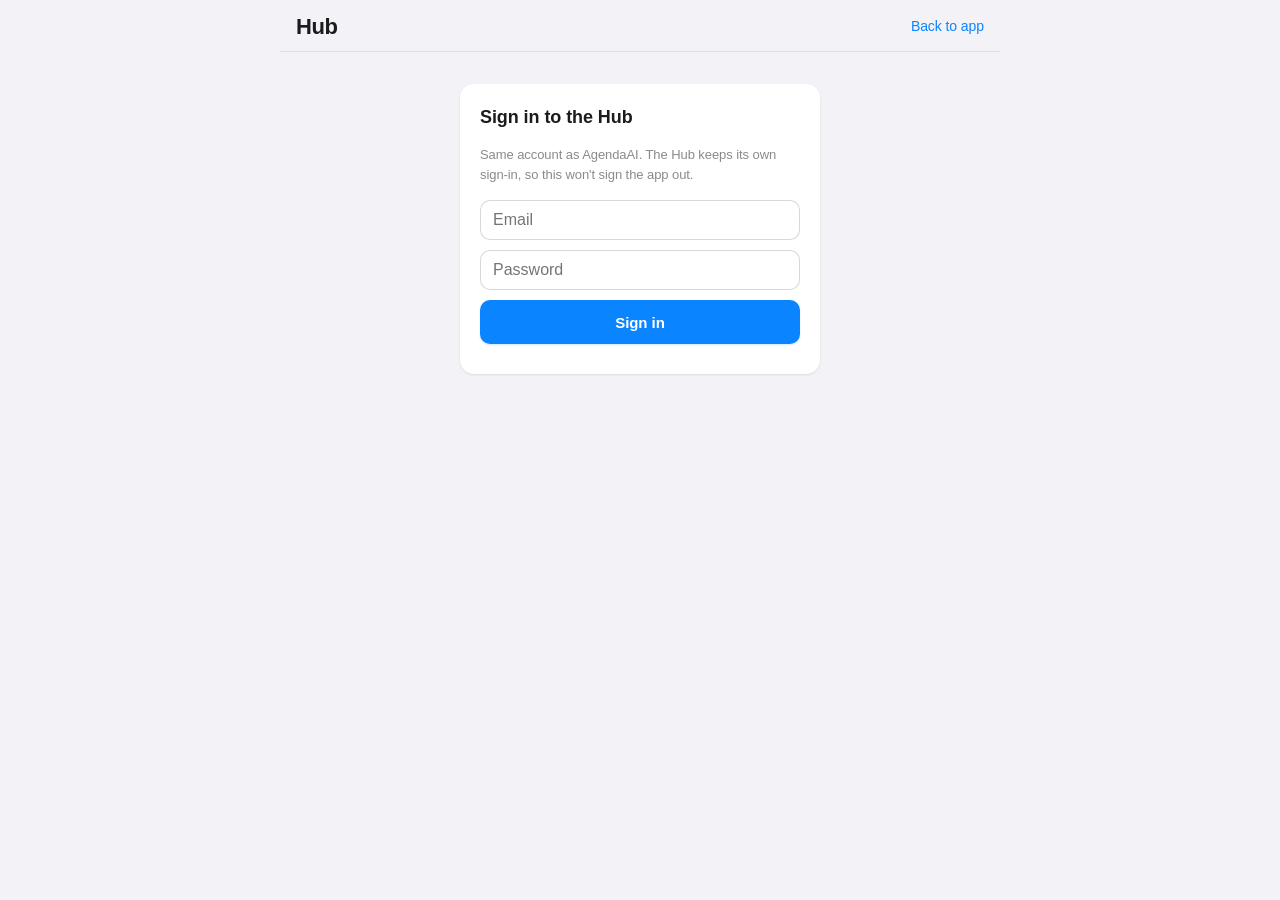
==== hub.html @ 2dd4c1a8 "hub page: attach files (syllabi, schedules) for the scheduler and planner Co-Authored-By: Claude Opu" ====
<!DOCTYPE html>
<html lang="en">
<head>
<meta charset="UTF-8">
<meta name="viewport" content="width=device-width,initial-scale=1,viewport-fit=cover">
<meta name="apple-mobile-web-app-capable" content="yes">
<meta name="mobile-web-app-capable" content="yes">
<meta name="apple-mobile-web-app-status-bar-style" content="default">
<meta name="apple-mobile-web-app-title" content="Hub">
<meta name="theme-color" content="#f2f2f7">
<link rel="manifest" href="hub.webmanifest">
<link rel="apple-touch-icon" href="icons/icon-192.png">
<title>Hub · AgendaAI</title>
<link rel="stylesheet" href="./styles.css">
<style>
  html, body { height: 100%; overflow: hidden; }
  body { height: 100vh; height: 100dvh; min-height: 0; }

  .hub {
    display: flex; flex-direction: column;
    height: 100%; width: 100%; max-width: 720px; margin: 0 auto;
    background: var(--bg);
  }

  /* ---- Header ---- */
  .hub-head {
    padding: calc(env(safe-area-inset-top, 0px) + 10px) 16px 8px;
    border-bottom: 1px solid var(--border);
    display: flex; align-items: center; justify-content: space-between; gap: 12px;
  }
  .hub-head h1 { margin: 0; font-size: 22px; font-weight: 800; letter-spacing: -0.02em; color: var(--text); }
  .hub-head-links { display: flex; gap: 14px; align-items: center; font-size: 14px; }
  .hub-head-links a, .hub-link {
    color: var(--accent); text-decoration: none; font-weight: 500;
    background: none; border: none; padding: 6px 0; cursor: pointer; font-size: 14px;
  }
  .hub-head-links a:hover, .hub-link:hover { text-decoration: underline; }

  /* ---- Quick buttons ---- */
  .hub-quick {
    display: flex; gap: 8px; padding: 8px 16px; overflow-x: auto;
    border-bottom: 1px solid var(--border); scrollbar-width: none;
  }
  .hub-quick::-webkit-scrollbar { display: none; }
  .hub-quick .btn { min-height: 34px; padding: 6px 14px; font-size: 14px; flex: 0 0 auto; background: var(--card); border: 1px solid var(--border); }

  /* ---- Message list ---- */
  .hub-list-wrap { position: relative; flex: 1; min-height: 0; }
  .hub-list {
    height: 100%; overflow-y: auto; padding: 12px 16px 16px;
    -webkit-overflow-scrolling: touch; overscroll-behavior: contain;
  }
  .hub-older { display: flex; justify-content: center; margin: 4px 0 12px; }
  .hub-older .btn { min-height: 32px; padding: 4px 14px; font-size: 13px; }
  .hub-divider {
    display: flex; align-items: center; gap: 10px;
    color: var(--muted); font-size: 11px; font-weight: 600; margin: 14px 0 6px;
  }
  .hub-divider::before, .hub-divider::after { content: ''; flex: 1; border-top: 1px solid var(--border); }
  .hub-empty { color: var(--muted); text-align: center; padding: 48px 16px; font-size: 14px; }

  .hub-day {
    text-align: center; color: var(--muted); font-size: 12px; font-weight: 600;
    margin: 16px 0 8px; letter-spacing: 0.02em;
  }
  .hub-msg { display: flex; flex-direction: column; margin: 6px 0; }
  .hub-msg.me { align-items: flex-end; }
  .hub-msg.them { align-items: flex-start; }
  .hub-bubble {
    max-width: 85%; padding: 9px 13px; border-radius: 18px;
    white-space: pre-wrap; overflow-wrap: anywhere; word-break: break-word;
    font-size: 15px; line-height: 1.4;
  }
  .hub-msg.me .hub-bubble { background: var(--accent); color: #fff; border-bottom-right-radius: 6px; }
  .hub-msg.them .hub-bubble { background: var(--card); color: var(--text); border-bottom-left-radius: 6px; box-shadow: var(--shadow-sm); }
  .hub-bubble a { color: var(--accent); text-decoration: underline; }
  .hub-time { color: var(--muted); font-size: 11px; margin: 3px 6px 0; }

  .hub-status {
    text-align: center; color: var(--muted); font-size: 12px;
    margin: 8px 24px; white-space: pre-wrap; overflow-wrap: anywhere;
  }

  .hub-card {
    max-width: 90%; background: var(--card); border: 1px solid var(--border-strong);
    border-radius: var(--radius); padding: 12px 14px;
  }
  .hub-card-body { white-space: pre-wrap; overflow-wrap: anywhere; font-size: 15px; line-height: 1.4; }
  .hub-card-row { display: flex; gap: 8px; margin-top: 10px; flex-wrap: wrap; }
  .hub-card-row .btn { min-height: 38px; padding: 6px 18px; font-size: 14px; }
  .hub-card-row .btn:disabled { opacity: 0.5; cursor: default; }
  .hub-card-note { color: var(--muted); font-size: 13px; margin-top: 10px; }

  .hub-pill {
    position: absolute; left: 50%; bottom: 12px; transform: translateX(-50%);
    background: var(--accent); color: #fff; border: none; border-radius: 999px;
    padding: 6px 14px; font-size: 13px; font-weight: 600; cursor: pointer;
    box-shadow: var(--shadow-lg);
  }

  /* ---- Notices, working line, composer ---- */
  .hub-notice {
    margin: 6px 16px 0; padding: 8px 12px; border-radius: var(--radius-sm);
    font-size: 13px; background: var(--card); border: 1px solid var(--border); color: var(--muted);
  }
  .hub-notice.setup { color: var(--danger); border-color: var(--danger-dim); }
  .hub-working { padding: 6px 16px 0; font-size: 13px; color: var(--muted); }
  .hub-working.warn { color: var(--danger); }
  .hub-dots::after { content: ''; display: inline-block; width: 1.2em; text-align: left; animation: hub-dots 1.2s steps(4, end) infinite; }
  @keyframes hub-dots {
    0% { content: ''; } 25% { content: '.'; } 50% { content: '..'; } 75%, 100% { content: '...'; }
  }

  .hub-composer {
    padding: 8px 16px calc(env(safe-area-inset-bottom, 0px) + 10px);
    border-top: 1px solid var(--border); margin-top: 6px;
  }
  .hub-compose-row { display: flex; gap: 8px; align-items: flex-end; }
  .hub-compose-row textarea {
    flex: 1; resize: none; border: 1px solid var(--border-strong); border-radius: 18px;
    background: var(--card); color: var(--text); padding: 9px 14px;
    font-size: 16px; line-height: 22px; max-height: calc(22px * 6 + 20px); overflow-y: auto;
    outline: none;
  }
  .hub-compose-row textarea:focus { border-color: var(--accent); }
  .hub-compose-row .btn { min-height: 42px; border-radius: 21px; }
  .hub-compose-row .btn:disabled { opacity: 0.5; cursor: default; }
  .hub-compose-meta { display: flex; justify-content: space-between; gap: 8px; font-size: 12px; margin-top: 4px; min-height: 0; }
  .hub-err { color: var(--danger); overflow-wrap: anywhere; }
  .hub-count { color: var(--muted); margin-left: auto; }
  .hub-count.over { color: var(--danger); }

  /* ---- Attachments ---- */
  .hub-compose-row .hub-attach {
    flex: 0 0 auto; width: 42px; min-width: 42px; padding: 0;
    background: var(--card); border: 1px solid var(--border); color: var(--muted);
  }
  .hub-attach svg { width: 20px; height: 20px; display: block; }
  .hub-chips { display: flex; flex-wrap: wrap; gap: 6px; min-width: 0; max-width: 100%; }
  .hub-composer .hub-chips { margin-bottom: 8px; }
  .hub-msg.me .hub-chips { justify-content: flex-end; max-width: 85%; margin-top: 4px; }
  .hub-chip {
    display: inline-flex; align-items: center; gap: 2px; min-width: 0; max-width: 100%;
    padding: 4px 10px; border-radius: 999px; font-size: 13px; line-height: 18px;
    background: var(--card); border: 1px solid var(--border); color: var(--text);
  }
  .hub-chip-name { overflow: hidden; text-overflow: ellipsis; white-space: nowrap; min-width: 0; }
  .hub-chip-x {
    flex: 0 0 auto; border: none; background: none; color: var(--muted); cursor: pointer;
    font-size: 17px; line-height: 18px; padding: 0 0 0 4px; margin-right: -4px;
  }

  /* ---- Sign-in ---- */
  .hub-signin { flex: 1; overflow-y: auto; padding: 32px 16px; }
  .hub-signin form {
    max-width: 360px; margin: 0 auto; background: var(--card);
    border-radius: var(--radius); padding: 20px; box-shadow: var(--shadow-card);
    display: flex; flex-direction: column; gap: 10px;
  }
  .hub-signin h2 { margin: 0 0 4px; font-size: 18px; }
  .hub-signin p { margin: 0 0 6px; color: var(--muted); font-size: 13px; }
  .hub-signin input {
    border: 1px solid var(--border-strong); border-radius: var(--radius-sm);
    padding: 10px 12px; font-size: 16px; background: var(--card); color: var(--text);
  }
  .hub-signin .btn:disabled { opacity: 0.5; }

  [hidden] { display: none !important; }
</style>
</head>
<body>
<div class="hub">
  <header class="hub-head">
    <h1>Hub</h1>
    <div class="hub-head-links">
      <a href="./index.html">Back to app</a>
      <button type="button" class="hub-link" id="signout" hidden>Sign out of Hub</button>
    </div>
  </header>

  <section class="hub-signin" id="signin-view" hidden>
    <form id="signin-form" novalidate>
      <h2>Sign in to the Hub</h2>
      <p>Same account as AgendaAI. The Hub keeps its own sign-in, so this won't sign the app out.</p>
      <input type="email" id="signin-email" autocomplete="username" placeholder="Email" required>
      <input type="password" id="signin-password" autocomplete="current-password" placeholder="Password" required>
      <button type="submit" class="btn btn-primary" id="signin-btn">Sign in</button>
      <div class="hub-err" id="signin-err"></div>
    </form>
  </section>

  <div id="chat-view" hidden style="display:flex;flex-direction:column;flex:1;min-height:0">
    <nav class="hub-quick" aria-label="Quick messages">
      <button type="button" class="btn" data-cmd="/today">Today</button>
      <button type="button" class="btn" data-cmd="/morning">Morning</button>
      <button type="button" class="btn" data-cmd="/night">Night</button>
      <button type="button" class="btn" data-cmd="/review">Review</button>
      <button type="button" class="btn" data-cmd="/report">Report</button>
      <button type="button" class="btn" data-cmd="/new">New chat</button>
    </nav>

    <div class="hub-list-wrap">
      <div class="hub-list" id="list" aria-live="polite"></div>
      <button type="button" class="hub-pill" id="new-pill" hidden>New messages ↓</button>
    </div>

    <div class="hub-notice setup" id="setup-notice" hidden>The Hub isn't set up yet: run sql/hub_messages.sql in Supabase.</div>
    <div class="hub-notice" id="retry-notice" hidden>Can't reach the Hub right now. Retrying…</div>
    <div class="hub-working" id="working" hidden></div>

    <form class="hub-composer" id="composer" novalidate>
      <div class="hub-chips" id="attach-chips" hidden></div>
      <div class="hub-compose-row">
        <button type="button" class="btn hub-attach" id="attach" aria-label="Attach a file"><svg viewBox="0 0 24 24" fill="none" stroke="currentColor" stroke-width="2" stroke-linecap="round" stroke-linejoin="round" aria-hidden="true"><path d="M21.44 11.05l-9.19 9.19a6 6 0 0 1-8.49-8.49l9.19-9.19a4 4 0 0 1 5.66 5.66l-9.2 9.19a2 2 0 0 1-2.83-2.83l8.49-8.48"/></svg></button>
        <input type="file" id="attach-input" multiple accept=".pdf,.png,.jpg,.jpeg,.webp,.gif,.txt,.md,.csv,.docx" hidden>
        <textarea id="input" rows="1" maxlength="4000" placeholder="Message your assistant" aria-label="Message"></textarea>
        <button type="submit" class="btn btn-primary" id="send">Send</button>
      </div>
      <div class="hub-compose-meta">
        <span class="hub-err" id="send-err"></span>
        <span class="hub-count" id="count" hidden></span>
      </div>
    </form>
  </div>
</div>

<script>
'use strict';

// ---- Supabase config (copied from index.html) ----
const SUPABASE_URL = "https://jmvetxcxvabrzoppoxwm.supabase.co";
const SUPABASE_ANON_KEY = "eyJhbGciOiJIUzI1NiIsInR5cCI6IkpXVCJ9.eyJpc3MiOiJzdXBhYmFzZSIsInJlZiI6ImptdmV0eGN4dmFicnpvcHBveHdtIiwicm9sZSI6ImFub24iLCJpYXQiOjE3ODE2NjQ5NDgsImV4cCI6MjA5NzI0MDk0OH0.R1ll_ccsBp4t4D3lDm7ZFJJAlKVekPaw907wUQm7bZw";

// The Hub's own session. Supabase rotates refresh tokens on every use, so
// sharing the app's session key would sign the app out. Never touch it.
const HUB_SESSION_KEY = 'agendaai_hub_session';   // { access_token, refresh_token, user_id, email }

// `files` is dropped for the page's life if this Supabase doesn't have the column yet.
let SELECT = 'select=id,created_at,role,body,buttons,ref_id,status,files';
const PAGE = 100;
const POLL_LIMIT = 30;
const MAX_LEN = 4000;
const COUNT_FROM = 3500;
const STALE_MS = 45000;
const SILENT_MS = 5 * 60 * 1000;   // "Working…" with no new rows this long -> 'silent'
const FAST_MS = 1000;   // while a reply is coming (Oct 30: was 2500; faster replies)
const SLOW_MS = 10000;
const CONVO_GAP_MS = 45 * 60 * 1000;   // the PC ends a conversation after this much quiet
const AWAY_MS = 5 * 60 * 1000;         // hidden this long -> back to the bottom on return
const MAX_FILES = 3;
const MAX_FILE_BYTES = 10 * 1024 * 1024;   // the hub-files bucket's per-file limit
const FILE_EXTS = ['pdf', 'png', 'jpg', 'jpeg', 'webp', 'gif', 'txt', 'md', 'csv', 'docx'];

const COMMAND_LABELS = {
  '/today': 'Today',
  '/morning': 'Morning check-in',
  '/night': 'Night check-in',
  '/review': 'Sunday review',
  '/report': 'Report',
  '/new': 'New chat'
};

function escapeHtml(s) {
  return String(s).replace(/[&<>"']/g, c => (
    { '&': '&amp;', '<': '&lt;', '>': '&gt;', '"': '&quot;', "'": '&#39;' }[c]
  ));
}

// ---- Session (Hub key only) ----

function getHubSession() {
  try {
    const raw = localStorage.getItem(HUB_SESSION_KEY);
    return raw ? JSON.parse(raw) : null;
  } catch { return null; }
}
function setHubSession(s) {
  try { localStorage.setItem(HUB_SESSION_KEY, JSON.stringify(s)); } catch {}
}
function clearHubSession() {
  try { localStorage.removeItem(HUB_SESSION_KEY); } catch {}
}

// ---- Auth (same requests as supaSignIn / supaRefreshToken) ----

async function hubSignIn(email, password) {
  const r = await fetch(`${SUPABASE_URL}/auth/v1/token?grant_type=password`, {
    method: 'POST',
    headers: { apikey: SUPABASE_ANON_KEY, 'Content-Type': 'application/json' },
    body: JSON.stringify({ email, password })
  });
  const data = await r.json().catch(() => ({}));
  if (!r.ok) throw new Error(data.error_description || data.msg || data.error || `Sign-in failed (${r.status})`);
  setHubSession({
    access_token: data.access_token,
    refresh_token: data.refresh_token,
    user_id: data.user.id,
    email: data.user.email
  });
}

// Shared so two requests that hit 401 together don't both spend the
// (single-use) refresh token.
let refreshInFlight = null;
function hubRefreshToken() {
  if (!refreshInFlight) {
    refreshInFlight = (async () => {
      const session = getHubSession();
      if (!session || !session.refresh_token) return false;
      try {
        const r = await fetch(`${SUPABASE_URL}/auth/v1/token?grant_type=refresh_token`, {
          method: 'POST',
          headers: { apikey: SUPABASE_ANON_KEY, 'Content-Type': 'application/json' },
          body: JSON.stringify({ refresh_token: session.refresh_token })
        });
        if (!r.ok) return false;
        const data = await r.json();
        if (!data.access_token) return false;
        setHubSession({
          access_token: data.access_token,
          refresh_token: data.refresh_token || session.refresh_token,
          user_id: session.user_id,
          email: session.email
        });
        return true;
      } catch { return false; }
    })().finally(() => { refreshInFlight = null; });
  }
  return refreshInFlight;
}

class HubError extends Error {
  constructor(message, status, code) { super(message); this.status = status; this.code = code; }
}
function isMissingTable(e) {
  return e && (e.status === 404 || e.code === 'PGRST205');
}

// Like supaFetch: apikey + bearer, one 401 -> refresh -> retry. A failed
// refresh clears only the Hub session and shows the sign-in form.
async function hubFetch(path, opts = {}) {
  const session = getHubSession();
  if (!session) { showSignIn(); throw new HubError('Not signed in', 401); }

  const buildOpts = (token) => ({
    ...opts,
    headers: {
      apikey: SUPABASE_ANON_KEY,
      Authorization: `Bearer ${token}`,
      'Content-Type': 'application/json',
      ...(opts.headers || {})
    }
  });

  let r = await fetch(`${SUPABASE_URL}/rest/v1${path}`, buildOpts(session.access_token));
  if (r.status === 401) {
    const refreshed = await hubRefreshToken();
    if (!refreshed) {
      clearHubSession();
      showSignIn('Your Hub sign-in expired. Please sign in again.');
      throw new HubError('Session expired', 401);
    }
    r = await fetch(`${SUPABASE_URL}/rest/v1${path}`, buildOpts(getHubSession().access_token));
  }
  if (!r.ok) {
    const txt = await r.text().catch(() => '');
    let code, msg;
    try { const j = JSON.parse(txt); code = j.code; msg = j.message; } catch {}
    throw new HubError(msg || `Request failed (${r.status})`, r.status, code);
  }
  return r;
}

// GETs hub_messages with SELECT. An older table without `files` answers
// 42703 naming it: drop the column for the rest of the page's life and retry once.
async function getRows(query) {
  const get = async () => (await hubFetch(`/hub_messages?${SELECT}${query}`, { method: 'GET' })).json();
  try {
    return await get();
  } catch (e) {
    if (e && e.code === '42703' && /files/.test(e.message || '') && SELECT.endsWith(',files')) {
      SELECT = SELECT.slice(0, -',files'.length);
      return await get();
    }
    throw e;
  }
}

// ---- State ----

const rowsById = new Map();      // id -> row
let hasOlder = false;
let loadingOlder = false;
const cardState = new Map();     // approval id -> 'sending' | 'sent'
let lastSig = '';
let lastMaxId = 0;
let showEarlier = false;         // "Show earlier messages" tapped; until reload or New chat
let floorId = 0;                 // on open, rows up to this id belong to an old conversation
let opening = true;              // the next successful load is the page opening
let bottomNext = false;          // the next render scrolls to the bottom
let hiddenAt = 0;

// ---- DOM ----

const $ = id => document.getElementById(id);
const listEl = $('list');
const pillEl = $('new-pill');
const inputEl = $('input');
const sendBtn = $('send');
const sendErrEl = $('send-err');
const countEl = $('count');
const workingEl = $('working');

function showSignIn(message) {
  stopPolling();
  rowsById.clear(); cardState.clear(); hasOlder = false; lastSig = ''; lastMaxId = 0;
  showEarlier = false; floorId = 0; opening = true;
  listEl.innerHTML = '';
  $('chat-view').hidden = true;
  $('signout').hidden = true;
  $('signin-view').hidden = false;
  $('signin-err').textContent = message || '';
  $('signin-btn').disabled = false;
}

function showChat() {
  $('signin-view').hidden = true;
  $('chat-view').hidden = false;
  $('signout').hidden = false;
}

// ---- Formatting ----

function sortedRows() {
  return [...rowsById.values()].sort((a, b) => a.id - b.id);
}

function fmtTime(d) {
  return d.toLocaleTimeString('en-US', { hour: 'numeric', minute: '2-digit' });
}
function dayKey(d) {
  return `${d.getFullYear()}-${d.getMonth()}-${d.getDate()}`;
}
function fmtDay(d) {
  const today = new Date();
  const yest = new Date(); yest.setDate(today.getDate() - 1);
  if (dayKey(d) === dayKey(today)) return 'Today';
  if (dayKey(d) === dayKey(yest)) return 'Yesterday';
  const opts = { weekday: 'long', month: 'short', day: 'numeric' };
  if (d.getFullYear() !== today.getFullYear()) opts.year = 'numeric';
  return d.toLocaleDateString('en-US', opts);
}

// Assistant formatting. Input is escaped FIRST; after that the only markup
// added is <strong> for **text** and <a> for https:// URLs. Bold runs before
// links so the ** pass can never land inside an href attribute; the URL pass
// stops at '<' so it can never swallow a <strong> tag.
function formatAssistant(body) {
  let html = escapeHtml(body);
  html = html.replace(/\*\*([^*\n]+?)\*\*/g, '<strong>$1</strong>');
  // A URL ends at whitespace, '<', or an escaped < > " ' entity.
  html = html.replace(/https:\/\/(?:(?!&lt;|&gt;|&quot;|&#39;)[^\s<])+/g, (m) => {
    // Leave trailing punctuation out of the link (but not the ';' of '&amp;').
    let url = m, tail = '';
    while (/[.,!?:;)\]]$/.test(url) && !/&amp;$/.test(url)) {
      tail = url.slice(-1) + tail;
      url = url.slice(0, -1);
    }
    if (url.length <= 'https://'.length) return m;
    return `<a href="${url}" target="_blank" rel="noopener noreferrer">${url}</a>${tail}`;
  });
  return html;
}

function cardIsSent(row) {
  if (cardState.has(row.id)) return true;
  for (const r of rowsById.values()) if (r.role === 'button' && r.ref_id === row.id) return true;
  return false;
}

function renderApproval(row) {
  let actions;
  const groups = Array.isArray(row.buttons) ? row.buttons.filter(Array.isArray) : null;
  if (!groups || !groups.length) {
    actions = '<div class="hub-card-note">Decided</div>';
  } else {
    const state = cardState.get(row.id) || (cardIsSent(row) ? 'sent' : null);
    const disabled = state ? ' disabled' : '';
    actions = groups.map((group, gi) => {
      const btns = group.map((btn, bi) => {
        if (!Array.isArray(btn) || btn.length < 2) return '';
        const label = String(btn[0]);
        const primary = /^approve$/i.test(label.trim()) ? ' btn-primary' : '';
        return `<button type="button" class="btn${primary}" data-card="${Number(row.id)}" data-g="${gi}" data-b="${bi}"${disabled}>${escapeHtml(label)}</button>`;
      }).join('');
      return `<div class="hub-card-row">${btns}</div>`;
    }).join('');
    if (state === 'sending') actions += '<div class="hub-card-note">Sending…</div>';
    else if (state === 'sent') actions += '<div class="hub-card-note">Sent. Waiting for your PC…</div>';
  }
  return `<div class="hub-card"><div class="hub-card-body">${escapeHtml(row.body || '')}</div>${actions}</div>`;
}

function renderRow(row) {
  const d = new Date(row.created_at);
  const time = isNaN(d) ? '' : `<div class="hub-time">${escapeHtml(fmtTime(d))}</div>`;
  const body = row.body == null ? '' : String(row.body);
  switch (row.role) {
    case 'user': {
      const label = COMMAND_LABELS[body.trim()];
      const files = Array.isArray(row.files) ? row.files.filter(f => f && typeof f === 'object') : [];
      if (files.length) {
        const names = files.map(f => String(f.name == null ? '' : f.name));
        const chips = `<div class="hub-chips">${names.map(n => `<span class="hub-chip"><span class="hub-chip-name">File: ${escapeHtml(n)}</span></span>`).join('')}</div>`;
        // The auto "Sent a.pdf, b.png" body shows as just the chips.
        const bubble = body === 'Sent ' + names.join(', ') ? '' : `<div class="hub-bubble">${escapeHtml(label || body)}</div>`;
        return `<div class="hub-msg me">${bubble}${chips}${time}</div>`;
      }
      return `<div class="hub-msg me"><div class="hub-bubble">${escapeHtml(label || body)}</div>${time}</div>`;
    }
    case 'assistant':
      return `<div class="hub-msg them"><div class="hub-bubble">${formatAssistant(body)}</div>${time}</div>`;
    case 'status':
      return `<div class="hub-status">${escapeHtml(body)}</div>`;
    case 'approval':
      return `<div class="hub-msg them">${renderApproval(row)}${time}</div>`;
    default:
      return '';   // 'button' rows (and anything unknown) aren't shown
  }
}

// ---- Conversations (display only) ----

function isNewChat(row) {
  return row.role === 'user' && row.body != null && String(row.body).trim() === '/new';
}
// Indices where a conversation starts: the row after a /new, or a row 45+
// minutes after the one before it.
function boundaryStarts(rows) {
  const starts = new Set();
  for (let i = 1; i < rows.length; i++) {
    if (isNewChat(rows[i - 1])) starts.add(i);
    const gap = new Date(rows[i].created_at) - new Date(rows[i - 1].created_at);
    if (gap >= CONVO_GAP_MS) starts.add(i);
  }
  if (rows.length && isNewChat(rows[rows.length - 1])) starts.add(rows.length);
  return starts;
}
// Index of the first row of the current conversation.
function currentStart(rows, starts) {
  let start = 0;
  for (const i of starts) start = Math.max(start, i);
  while (start < rows.length && rows[start].id <= floorId) start++;
  return start;
}
// Runs on the first successful load after sign-in or page load.
function applyOpen() {
  if (!opening) return;
  opening = false;
  const rows = sortedRows();
  const newest = rows[rows.length - 1];
  if (newest && Date.now() - new Date(newest.created_at).getTime() >= CONVO_GAP_MS) floorId = newest.id;
  bottomNext = true;
}

function nearBottom() {
  return listEl.scrollHeight - listEl.scrollTop - listEl.clientHeight < 80;
}
function scrollToBottom() {
  listEl.scrollTop = listEl.scrollHeight;
  pillEl.hidden = true;
}

// Re-renders the list only when something visible changed.
function render({ forceBottom = false, keepTopAnchor = false } = {}) {
  if (bottomNext && !keepTopAnchor) { forceBottom = true; bottomNext = false; }
  const rows = sortedRows();
  const sig = JSON.stringify([hasOlder, loadingOlder, showEarlier, floorId, [...cardState], rows.map(r => [r.id, r.status, r.buttons, r.body])]);
  updateWorking();
  if (sig === lastSig && !forceBottom) return;
  lastSig = sig;

  const wasNearBottom = nearBottom();
  const prevHeight = listEl.scrollHeight;
  const prevTop = listEl.scrollTop;

  const starts = boundaryStarts(rows);
  const start = showEarlier ? 0 : currentStart(rows, starts);

  let html = '';
  if (!showEarlier && (start > 0 || hasOlder)) {
    html += '<div class="hub-older"><button type="button" class="btn" id="show-earlier">Show earlier messages</button></div>';
  } else if (hasOlder) {
    html += `<div class="hub-older"><button type="button" class="btn" id="load-older"${loadingOlder ? ' disabled' : ''}>${loadingOlder ? 'Loading…' : 'Load older'}</button></div>`;
  }
  let lastDay = '';
  let shown = 0;
  let divider = false;
  for (let i = start; i < rows.length; i++) {
    const row = rows[i];
    if (showEarlier && starts.has(i)) divider = true;
    const piece = renderRow(row);
    if (!piece) continue;
    if (divider && shown) html += '<div class="hub-divider">New conversation</div>';
    divider = false;
    const d = new Date(row.created_at);
    if (!isNaN(d) && dayKey(d) !== lastDay) {
      lastDay = dayKey(d);
      html += `<div class="hub-day">${escapeHtml(fmtDay(d))}</div>`;
    }
    html += piece;
    shown++;
  }
  if (!shown) html += '<div class="hub-empty">No messages yet. Say hi, or tap Morning to start a check-in.</div>';
  listEl.innerHTML = html;

  const maxId = rows.length ? rows[rows.length - 1].id : 0;
  const grew = maxId > lastMaxId;
  lastMaxId = Math.max(lastMaxId, maxId);

  if (keepTopAnchor) {
    listEl.scrollTop = prevTop + (listEl.scrollHeight - prevHeight);
  } else if (forceBottom || wasNearBottom) {
    scrollToBottom();
    // Again after layout settles (the notices and working line can resize the list).
    if (forceBottom) requestAnimationFrame(scrollToBottom);
  } else {
    listEl.scrollTop = prevTop;
    if (grew) pillEl.hidden = false;
  }
}

// ---- "Is it working" line ----

function workingState() {
  const rows = sortedRows();
  for (let i = rows.length - 1; i >= 0; i--) {
    const r = rows[i];
    if (r.role === 'status') continue;
    if (r.role !== 'user' && r.role !== 'button') return null;
    if (r.status === 'done') {
      // A tap whose card the PC has decided (buttons -> null) is finished,
      // even if the PC only answered with a status line.
      if (r.role === 'button') {
        const card = rowsById.get(r.ref_id);
        if (card && card.role === 'approval' && card.buttons == null) return null;
      }
      // Rows are sorted by id, so the last one is the newest row of any role.
      const quiet = Date.now() - new Date(rows[rows.length - 1].created_at).getTime();
      return quiet >= SILENT_MS ? 'silent' : 'working';
    }
    if (r.status === 'new') {
      const age = Date.now() - new Date(r.created_at).getTime();
      return age >= STALE_MS ? 'stale' : 'sending';
    }
    return null;
  }
  return null;
}

function updateWorking() {
  const s = workingState();
  workingEl.classList.toggle('warn', s === 'stale' || s === 'silent');
  if (s === 'sending') workingEl.innerHTML = 'Sending to your PC…';
  else if (s === 'stale') workingEl.innerHTML = "Your PC hasn't picked this up. Is it on, with the Hub running?";
  else if (s === 'working') workingEl.innerHTML = 'Working<span class="hub-dots"></span>';
  else if (s === 'silent') workingEl.innerHTML = 'No reply after 5 minutes. Check that your PC is on and the Hub is running.';
  else workingEl.innerHTML = '';
  workingEl.hidden = !s;
  return s;
}

// ---- Errors ----

function noteSuccess() {
  $('setup-notice').hidden = true;
  $('retry-notice').hidden = true;
}
function noteError(e) {
  if (e && e.status === 401) return;       // hubFetch already showed sign-in
  if (isMissingTable(e)) {
    $('setup-notice').hidden = false;
    $('retry-notice').hidden = true;
  } else {
    $('retry-notice').hidden = false;
  }
}

// ---- Loading and polling ----

function mergeRows(rows) {
  for (const r of rows) if (r && typeof r.id === 'number') rowsById.set(r.id, r);
}

async function loadInitial() {
  try {
    const rows = await getRows(`&order=id.desc&limit=${PAGE}`);
    rowsById.clear();
    mergeRows(rows.reverse());
    hasOlder = rows.length === PAGE;
    noteSuccess();
    applyOpen();
    render({ forceBottom: true });
  } catch (e) {
    noteError(e);
    if (pollingOn) render({ forceBottom: true });
  }
}

function showEarlierMessages() {
  const rows = sortedRows();
  const hidden = currentStart(rows, boundaryStarts(rows)) > 0;
  showEarlier = true;
  render({ keepTopAnchor: true });
  if (!hidden && hasOlder) loadOlder();   // nothing loaded was hidden: fetch the older page
}

async function loadOlder() {
  if (loadingOlder || !rowsById.size) return;
  const oldest = Math.min(...rowsById.keys());
  loadingOlder = true;
  render({ keepTopAnchor: true });
  try {
    const rows = await getRows(`&id=lt.${oldest}&order=id.desc&limit=${PAGE}`);
    mergeRows(rows);
    hasOlder = rows.length === PAGE;
    noteSuccess();
  } catch (e) {
    noteError(e);
  }
  loadingOlder = false;
  render({ keepTopAnchor: true });
}

// Exactly one poll timer. Every path that schedules goes through
// schedulePoll(), which clears the previous timer first.
let pollTimer = null;
let polling = false;        // a poll request is in flight
let pollAgain = false;      // pollNow() was called during an in-flight poll
let pollingOn = false;      // signed in and showing the chat

function stopPolling() {
  pollingOn = false;
  clearTimeout(pollTimer);
  pollTimer = null;
}
function schedulePoll() {
  clearTimeout(pollTimer);
  pollTimer = null;
  if (!pollingOn || document.hidden) return;
  // Fast while the line shows, except after 5 silent minutes: back to 10 s.
  const s = workingState();
  pollTimer = setTimeout(poll, s && s !== 'silent' ? FAST_MS : SLOW_MS);
}
function pollNow() {
  if (polling) { pollAgain = true; return; }
  clearTimeout(pollTimer);
  pollTimer = null;
  poll();
}

async function poll() {
  pollTimer = null;
  if (!pollingOn || document.hidden) return;
  polling = true;
  try {
    mergeRows(await getRows(`&order=id.desc&limit=${POLL_LIMIT}`));
    noteSuccess();
    applyOpen();
  } catch (e) {
    noteError(e);
  }
  polling = false;
  if (!pollingOn) return;
  render();
  if (pollAgain) { pollAgain = false; pollNow(); return; }
  schedulePoll();
}

async function startChat() {
  showChat();
  pollingOn = true;
  await loadInitial();
  if (pollingOn) schedulePoll();
}

document.addEventListener('visibilitychange', () => {
  if (document.hidden) {
    hiddenAt = Date.now();
    clearTimeout(pollTimer);
    pollTimer = null;
  } else if (pollingOn) {
    if (hiddenAt && Date.now() - hiddenAt >= AWAY_MS) { bottomNext = true; render(); }
    pollNow();
  }
});

// ---- Sending ----

async function insertRow(payload) {
  const r = await hubFetch('/hub_messages', {
    method: 'POST',
    headers: { Prefer: 'return=representation' },
    body: JSON.stringify(payload)
  });
  const rows = await r.json().catch(() => []);
  mergeRows(Array.isArray(rows) ? rows : [rows]);
}

// ---- Attachments ----
// Files go to Storage only (bucket hub-files, folder = user id); the row
// carries just {path, name, type, size}. Nothing is kept in localStorage.

let attached = [];   // File objects picked in the composer

function fileSafeName(name) {
  let n = String(name).replace(/[^A-Za-z0-9._-]/g, '_') || 'file';
  if (n.length > 80) {
    const ext = (n.match(/\.[A-Za-z0-9]{1,8}$/) || [''])[0];
    n = n.slice(0, 80 - ext.length) + ext;
  }
  return n;
}

let lastUploadTs = 0;
function uploadTs() {   // unique per upload, so two same-named files never collide
  lastUploadTs = Math.max(Date.now(), lastUploadTs + 1);
  return lastUploadTs;
}

function renderAttached() {
  const el = $('attach-chips');
  el.innerHTML = attached.map((f, i) =>
    `<span class="hub-chip"><span class="hub-chip-name">${escapeHtml(f.name)}</span><button type="button" class="hub-chip-x" data-remove="${i}" aria-label="Remove ${escapeHtml(f.name)}">×</button></span>`
  ).join('');
  el.hidden = !attached.length;
}

function addFiles(list) {
  const errs = [];
  for (const f of list) {
    const ext = (f.name.match(/\.([^.]+)$/) || ['', ''])[1].toLowerCase();
    if (!FILE_EXTS.includes(ext)) errs.push(`${f.name}: only PDF, images, text, or Word files`);
    else if (f.size > MAX_FILE_BYTES) errs.push(`${f.name}: Up to 3 files, 10 MB each`);
    else if (attached.length >= MAX_FILES) errs.push('Up to 3 files, 10 MB each');
    else attached.push(f);
  }
  sendErrEl.textContent = errs.length ? [...new Set(errs)].join(' · ') : '';
  renderAttached();
}

// One file -> Storage, with one 401 -> refresh -> retry like hubFetch.
async function uploadFile(file, path) {
  const session = getHubSession();
  if (!session) { showSignIn(); throw new HubError('Not signed in', 401); }
  const put = (token) => fetch(`${SUPABASE_URL}/storage/v1/object/hub-files/${path}`, {
    method: 'POST',
    headers: {
      apikey: SUPABASE_ANON_KEY,
      Authorization: `Bearer ${token}`,
      'Content-Type': file.type || 'application/octet-stream',
      'x-upsert': 'false'
    },
    body: file
  });
  let r = await put(session.access_token);
  if (r.status === 401) {
    const refreshed = await hubRefreshToken();
    if (!refreshed) {
      clearHubSession();
      showSignIn('Your Hub sign-in expired. Please sign in again.');
      throw new HubError('Session expired', 401);
    }
    r = await put(getHubSession().access_token);
  }
  if (!r.ok) {
    const txt = await r.text().catch(() => '');
    let msg;
    try { const j = JSON.parse(txt); msg = j.message || j.error; } catch {}
    throw new HubError(msg || `Upload failed (${r.status})`, r.status);
  }
}

let sending = false;
async function sendText(raw, fromComposer) {
  const text = String(raw || '').trim();
  const files = fromComposer ? attached.slice() : [];
  if ((!text && !files.length) || sending) return;
  if (text.length > MAX_LEN) { sendErrEl.textContent = `Too long: ${text.length} / ${MAX_LEN} characters.`; return; }
  sending = true;
  sendBtn.disabled = true;
  $('attach').disabled = true;
  document.querySelectorAll('.hub-quick .btn').forEach(b => { b.disabled = true; });
  sendErrEl.textContent = '';
  try {
    if (files.length) {
      // Every upload first; if any fails, nothing is inserted.
      const userId = getHubSession() && getHubSession().user_id;
      const meta = [];
      sendBtn.textContent = 'Uploading…';
      for (const f of files) {
        const path = `${userId}/${uploadTs()}-${fileSafeName(f.name)}`;
        try { await uploadFile(f, path); }
        catch (e) {
          if (e.status !== 401) sendErrEl.textContent = `Couldn't upload ${f.name}: ${e.message || 'network error'}`;
          return;
        }
        meta.push({ path, name: f.name, type: f.type, size: f.size });
      }
      sendBtn.textContent = 'Send';
      await insertRow({ role: 'user', body: text || ('Sent ' + files.map(f => f.name).join(', ')), files: meta });
      attached = [];
      renderAttached();
    } else {
      await insertRow({ role: 'user', body: text });
    }
    if (fromComposer) { inputEl.value = ''; onInput(); }
    if (text === '/new') showEarlier = false;   // the new conversation starts on a clean screen
    noteSuccess();
    render({ forceBottom: true });
    pollNow();
  } catch (e) {
    if (e.status !== 401) {
      sendErrEl.textContent = isMissingTable(e)
        ? "Couldn't send: the Hub isn't set up yet."
        : `Couldn't send: ${e.message || 'network error'}. Your message is still here.`;
      noteError(e);
    }
  } finally {
    sending = false;
    sendBtn.disabled = false;
    sendBtn.textContent = 'Send';
    $('attach').disabled = false;
    document.querySelectorAll('.hub-quick .btn').forEach(b => { b.disabled = false; });
  }
}

async function tapCardButton(cardId, gi, bi) {
  const row = rowsById.get(cardId);
  if (!row || row.role !== 'approval' || cardIsSent(row)) return;   // already tapped
  const btn = Array.isArray(row.buttons) && Array.isArray(row.buttons[gi]) ? row.buttons[gi][bi] : null;
  if (!Array.isArray(btn) || btn.length < 2) return;
  const data = String(btn[1]);
  cardState.set(cardId, 'sending');     // set synchronously: a second tap returns above
  render();
  try {
    await insertRow({ role: 'button', body: data, ref_id: cardId });
    cardState.set(cardId, 'sent');
    noteSuccess();
    render();
    pollNow();
  } catch (e) {
    cardState.delete(cardId);
    if (e.status !== 401) {
      sendErrEl.textContent = `Couldn't send your choice: ${e.message || 'network error'}. Try again.`;
      noteError(e);
      render();
    }
  }
}

// ---- Composer ----

const finePointer = window.matchMedia && window.matchMedia('(pointer: fine)').matches;

function onInput() {
  inputEl.style.height = 'auto';
  inputEl.style.height = inputEl.scrollHeight + 2 + 'px';   // max-height in CSS caps it at ~6 lines
  const n = inputEl.value.length;
  countEl.hidden = n <= COUNT_FROM;
  countEl.textContent = `${n} / ${MAX_LEN}`;
  countEl.classList.toggle('over', n >= MAX_LEN);
}
inputEl.addEventListener('input', onInput);
inputEl.addEventListener('keydown', (e) => {
  if (finePointer && e.key === 'Enter' && !e.shiftKey && !e.isComposing) {
    e.preventDefault();
    sendText(inputEl.value, true);
  }
});
$('composer').addEventListener('submit', (e) => {
  e.preventDefault();
  sendText(inputEl.value, true);
});
$('attach').addEventListener('click', () => { if (!sending) $('attach-input').click(); });
$('attach-input').addEventListener('change', (e) => {
  addFiles([...e.target.files]);
  e.target.value = '';   // so the same file can be picked again
});
$('attach-chips').addEventListener('click', (e) => {
  const b = e.target.closest('[data-remove]');
  if (!b || sending) return;
  attached.splice(Number(b.dataset.remove), 1);
  sendErrEl.textContent = '';
  renderAttached();
});
document.querySelector('.hub-quick').addEventListener('click', (e) => {
  const b = e.target.closest('[data-cmd]');
  if (b) sendText(b.dataset.cmd, false);
});

listEl.addEventListener('click', (e) => {
  if (e.target.closest('#load-older')) { loadOlder(); return; }
  if (e.target.closest('#show-earlier')) { showEarlierMessages(); return; }
  const b = e.target.closest('button[data-card]');
  if (b && !b.disabled) tapCardButton(Number(b.dataset.card), Number(b.dataset.g), Number(b.dataset.b));
});
listEl.addEventListener('scroll', () => { if (nearBottom()) pillEl.hidden = true; });
pillEl.addEventListener('click', scrollToBottom);

// ---- Sign in / out ----

$('signin-form').addEventListener('submit', async (e) => {
  e.preventDefault();
  const email = $('signin-email').value.trim();
  const password = $('signin-password').value;
  const errEl = $('signin-err');
  if (!email || !password) { errEl.textContent = 'Enter your email and password.'; return; }
  $('signin-btn').disabled = true;
  errEl.textContent = '';
  try {
    await hubSignIn(email, password);
    $('signin-password').value = '';
    startChat();
  } catch (err) {
    errEl.textContent = err.message || 'Sign-in failed.';
  } finally {
    $('signin-btn').disabled = false;
  }
});

$('signout').addEventListener('click', () => {
  clearHubSession();
  showSignIn();
});

// ---- Boot ----

if (getHubSession()) startChat();
else showSignIn();
</script>
</body>
</html>
---- styles.css ----
/* ============================================================
   AgendaAI — styles
   ============================================================ */

:root {
  /* ---- Surface ---- */
  --bg: #f2f2f7;              /* iOS gray page — this is what makes white cards separate */
  --card: #ffffff;            /* primary surface */
  --surface-inset: #ececf1;   /* inset surfaces (wheel bg, input bg, pill bg) */
  --separator: rgba(60, 60, 67, 0.12);   /* hairlines between grouped rows */

  /* Legacy aliases — kept so existing rules continue to resolve */
  --panel: var(--card);
  --panel-2: #f9f9fb;
  --panel-3: var(--surface-inset);
  --border: var(--separator);
  --border-strong: rgba(60, 60, 67, 0.2);

  /* ---- Ink ---- */
  --text-primary:   #1c1c1e;
  --text-secondary: rgba(60, 60, 67, 0.6);
  --text-tertiary:  rgba(60, 60, 67, 0.3);
  --text:        var(--text-primary);
  --text-strong: #000000;
  --muted:       var(--text-secondary);
  --muted-2:     var(--text-tertiary);

  /* ---- Accent (single — change this one variable to rebrand) ---- */
  --accent:      #0a84ff;     /* iOS blue */
  --accent-2:    #409cff;
  --accent-soft: rgba(10, 132, 255, 0.12);
  --accent-dim:  var(--accent-soft);

  /* ---- Semantic ---- */
  --danger:     #ff3b30;
  --danger-dim: rgba(255, 59, 48, 0.12);
  --ok:         #34c759;
  --ok-dim:     rgba(52, 199, 89, 0.12);
  /* Focus session-type accent — purple for Reading. Must match the scatter's
     JS target FOCUS_SCATTER_READING = rgb(138,92,224). */
  --focus-reading: #8a5ce0;
  /* v101 user focus-type palette additions. Must match FOCUS_TYPE_COLORS in
     index.html: teal = rgb(48,176,199), rose = rgb(255,45,85). The other four
     palette keys reuse --accent, --focus-reading, --ok and --prio-medium. */
  --focus-teal: #30b0c7;
  --focus-rose: #ff2d55;

  /* ---- Priority — DISTINCT from --accent so the amber bar won't clash if accent changes ---- */
  --prio-high:   #ff3b30;
  --prio-medium: #ff9f0a;
  --prio-normal: #c7c7cc;

  /* ---- Radii ---- */
  --r-card:  14px;
  --r-pill:  10px;
  --r-sheet: 20px;

  /* Legacy radius aliases */
  --radius-sm: 10px;
  --radius:    var(--r-card);
  --radius-lg: var(--r-card);
  --radius-xl: var(--r-sheet);

  /* ---- Elevation — soft and low ---- */
  --shadow-sm:   0 1px 2px rgba(0, 0, 0, 0.04);
  --shadow:      0 1px 3px rgba(0, 0, 0, 0.06);
  --shadow-lg:   0 12px 36px rgba(0, 0, 0, 0.14);
  --shadow-card: 0 1px 2px rgba(0, 0, 0, 0.04), 0 1px 3px rgba(0, 0, 0, 0.06);

  /* ---- Typography ---- */
  --font-sans: 'Inter', -apple-system, BlinkMacSystemFont, "SF Pro Text", "Segoe UI", Roboto, Helvetica, Arial, sans-serif;
  --font-mono: 'JetBrains Mono', ui-monospace, SFMono-Regular, "SF Mono", Menlo, monospace;
  /* Reading font for My Code content — Verdana for its large x-height and open
     apertures (maximal small-screen legibility). System font everywhere; no
     web-font dependency. */
  --font-reading: Verdana, Geneva, Tahoma, sans-serif;
  --num: "tnum";
}

/* ---------- Reset & base ---------- */

* { box-sizing: border-box; }
html, body {
  margin: 0; padding: 0;
  background: var(--bg); color: var(--text);
  font-family: var(--font-sans);
  -webkit-font-smoothing: antialiased;
  -moz-osx-font-smoothing: grayscale;
  font-size: 15px;
  line-height: 1.5;
  letter-spacing: -0.005em;
}
body {
  min-height: 100vh; min-height: 100dvh;
  display: flex; flex-direction: column;
}
button { font-family: inherit; }
input, textarea, select { font-family: inherit; }
::selection { background: var(--accent-dim); }

/* ---------- Layout shell ---------- */

.topbar {
  padding: env(safe-area-inset-top, 0) 20px 0;
  background: rgba(242, 242, 247, 0.78);
  border-bottom: 1px solid var(--separator);
  position: sticky; top: 0; z-index: 10;
  backdrop-filter: saturate(180%) blur(20px);
  -webkit-backdrop-filter: saturate(180%) blur(20px);
}
.topbar-inner {
  display: flex; align-items: flex-end; justify-content: space-between;
  min-height: 72px; padding: 16px 0 12px;
  gap: 12px;
}
.topbar h1 {
  font-size: 11px; font-weight: 600; margin: 0 0 4px;
  letter-spacing: 0.06em; text-transform: uppercase;
  color: var(--text-tertiary);
  font-family: var(--font-mono);
}
.topbar .date {
  color: var(--text-primary); font-size: 30px; font-weight: 800;
  margin-top: 0; letter-spacing: -0.02em; line-height: 1.02;
  font-feature-settings: var(--num);
}
.topbar-actions { display: flex; gap: 8px; align-items: center; }

main {
  flex: 1; overflow-y: auto;
  padding: 16px 18px calc(100px + env(safe-area-inset-bottom, 0));
  max-width: 720px; width: 100%; margin: 0 auto;
}

.tab-view { display: none; }
.tab-view.active { display: block; }

.botnav {
  position: fixed; bottom: 0; left: 0; right: 0;
  background: rgba(242, 242, 247, 0.78);
  backdrop-filter: saturate(180%) blur(20px);
  -webkit-backdrop-filter: saturate(180%) blur(20px);
  border-top: 1px solid var(--border);
  display: grid; grid-template-columns: repeat(5, 1fr);
  padding: 8px 0 calc(8px + env(safe-area-inset-bottom, 0));
  z-index: 5;
}
.botnav button {
  background: transparent; border: none;
  color: var(--text-tertiary); font-size: 11px;
  padding: 8px 4px; cursor: pointer; min-height: 44px;
  font-weight: 600;
  letter-spacing: 0.01em;
  transition: color 0.15s;
}
.botnav button:hover { color: var(--text-secondary); }
.botnav button.active { color: var(--accent); }

/* ---------- Buttons ---------- */

.btn {
  border: none; border-radius: var(--r-pill);
  background: var(--surface-inset); color: var(--text-primary);
  padding: 10px 16px; font-size: 15px; font-weight: 600;
  cursor: pointer;
  min-height: 44px; min-width: 44px;
  display: inline-flex; align-items: center; justify-content: center; gap: 6px;
  transition: background 0.15s, transform 0.05s, opacity 0.15s;
  letter-spacing: -0.005em;
}
.btn:hover  { background: #e0e0e6; }
.btn:active { transform: scale(0.98); opacity: 0.85; }
.btn-primary {
  background: var(--accent); color: white;
  box-shadow: 0 1px 2px rgba(10, 132, 255, 0.20);
}
.btn-primary:hover { background: var(--accent-2); }
.btn-danger { background: var(--danger); color: white; }
.btn-ghost  { background: transparent; color: var(--accent); }
.btn-ghost:hover { background: var(--accent-soft); }
a.btn { text-decoration: none; }

/* ---------- Banner ---------- */

.banner {
  background: var(--panel); border: 1px solid var(--border);
  border-radius: var(--radius); padding: 12px 14px; margin-bottom: 14px;
  font-size: 13px; color: var(--muted);
  display: flex; align-items: center; justify-content: space-between; gap: 8px;
}
.banner button {
  background: transparent; border: none; color: var(--accent);
  cursor: pointer; font-size: 13px; padding: 6px;
  font-weight: 500;
}

/* ---------- Timeline rows ---------- */

.empty {
  padding: 64px 24px; text-align: center;
  color: var(--muted); font-size: 14px; line-height: 1.6;
}

.item-row {
  background: var(--card);
  border: 1px solid var(--separator);
  border-left: 3px solid transparent;
  border-radius: var(--r-card);
  padding: 14px 16px;
  margin-bottom: 10px;
  display: flex; align-items: center; gap: 14px;
  cursor: pointer;
  min-height: 56px;
  transition: background 0.15s, transform 0.05s;
  box-shadow: var(--shadow-card);
}
.item-row:hover  { background: #fafafd; }
.item-row:active { transform: scale(0.997); }

/* Priority left bar — applied for items by JS; habits get a soft accent edge */
.item-row[data-kind="habit"] { border-left-color: var(--accent-soft); }
.item-row.prio-high   { border-left-color: var(--prio-high); }
.item-row.prio-medium { border-left-color: var(--prio-medium); }
.item-row.prio-normal { border-left-color: var(--prio-normal); }

.item-time {
  font-size: 13px; color: var(--text-secondary);
  min-width: 64px;
  font-family: var(--font-mono);
  font-feature-settings: var(--num);
  font-weight: 500;
}
.item-body { flex: 1; min-width: 0; }
.item-title {
  font-size: 17px; font-weight: 600;
  letter-spacing: -0.01em;
  color: var(--text-primary);
  line-height: 1.25;
}
.item-meta {
  font-size: 13px; color: var(--text-secondary); margin-top: 3px;
  display: flex; gap: 8px; flex-wrap: wrap; align-items: center;
}

.item-badge {
  font-size: 10px; padding: 2px 8px; border-radius: 999px;
  background: var(--surface-inset); color: var(--text-secondary);
  letter-spacing: 0.04em; font-weight: 600;
  font-family: var(--font-mono); text-transform: lowercase;
}
.badge-kind { background: var(--accent-soft); color: var(--accent); }

/* Done / skipped states */
.item-row.done .item-title {
  text-decoration: line-through;
  color: var(--text-tertiary);
}
.item-row.done .item-time { opacity: 0.5; }
.item-row.done           { opacity: 0.6; }
.item-row.done .item-check {
  background: var(--accent); color: white;
  border-color: var(--accent);
}
.item-row.skipped .item-title { color: var(--text-tertiary); opacity: 0.8; }
.item-row.skipped { opacity: 0.7; }
.item-row.skipped .item-check {
  background: var(--surface-inset);
  color: var(--text-tertiary);
}
.item-check {
  font-size: 14px;
  width: 22px; height: 22px;
  text-align: center; line-height: 22px;
  border-radius: 50%;
  border: 1.5px solid var(--text-tertiary);
  color: transparent;
  flex-shrink: 0;
}

/* ---------- Modals (shared) ---------- */

.modal {
  position: fixed; inset: 0;
  background: rgba(0, 0, 0, 0.32);
  display: none; align-items: flex-end; justify-content: center;
  z-index: 100;
  backdrop-filter: blur(2px);
}
.modal.open { display: flex; }
.modal-panel {
  position: relative;
  background: rgba(255, 255, 255, 0.96);
  border-radius: var(--r-sheet) var(--r-sheet) 0 0;
  width: 100%; max-width: 560px; max-height: 92vh;
  overflow-y: auto;
  padding: 28px 20px calc(20px + env(safe-area-inset-bottom, 0));
  box-shadow: var(--shadow-lg);
  border: 1px solid var(--separator);
  border-bottom: none;
  backdrop-filter: saturate(180%) blur(24px);
  -webkit-backdrop-filter: saturate(180%) blur(24px);
}
/* iOS-style grabber handle at the top of every bottom-sheet */
.modal-panel::before {
  content: '';
  position: absolute;
  top: 8px; left: 50%;
  width: 36px; height: 5px;
  transform: translateX(-50%);
  background: var(--text-tertiary);
  border-radius: 999px;
  opacity: 0.6;
  pointer-events: none;
}
.modal-panel h2 {
  margin: 0 0 16px; font-size: 20px; font-weight: 700;
  letter-spacing: -0.015em;
  color: var(--text-primary);
}

/* ---------- Forms ---------- */

label {
  display: block; font-size: 11px;
  color: var(--text-tertiary); margin-bottom: 6px;
  font-weight: 600; text-transform: uppercase;
  letter-spacing: 0.06em;
  font-family: var(--font-mono);
}
.field { margin-bottom: 16px; }

/* Add-item sheet: even vertical rhythm across every field group (Title, Someday,
   Date, All-day, Time, Duration, Priority, Notes) — uniform gap + label spacing. */
#form-modal .field { margin: 0 0 18px; }
#form-modal .field > label { margin-bottom: 8px; }
#form-modal .field > label.toggle-row { margin-bottom: 0; }
#form-modal #item-fields { margin-bottom: 0; }
#form-modal #item-fields > .field:last-child { margin-bottom: 18px; }
input[type="text"], input[type="time"], input[type="date"], input[type="datetime-local"],
input[type="number"], textarea, select {
  width: 100%;
  background: var(--surface-inset); color: var(--text-primary);
  border: 1px solid transparent; border-radius: var(--r-pill);
  padding: 11px 12px; font-size: 15px;
  min-height: 44px;
  font-family: inherit;
  transition: border-color 0.15s, background 0.15s;
}
input:focus, textarea:focus, select:focus {
  outline: none; border-color: var(--accent);
  background: var(--card);
}
textarea { min-height: 80px; resize: vertical; line-height: 1.4; }

.type-tabs {
  display: grid; grid-template-columns: repeat(3, 1fr);
  gap: 4px; margin-bottom: 16px;
  background: var(--surface-inset); padding: 3px;
  border-radius: var(--r-pill);
}
/* Add-item type selector holds exactly two tabs (To-do, Event) — no blank
   third slot left over from the removed Habit tab. Scoped so #vault-type-tabs
   (3) and #block-type-tabs (5, wrapping) keep the base 3-column layout. */
#type-tabs { grid-template-columns: repeat(2, 1fr); }
/* WHEN control (to-do only): two half-width options, reuses .type-tabs.
   minmax(0,1fr) keeps each option from overflowing on a 360px screen. */
.when-tabs { grid-template-columns: repeat(2, minmax(0, 1fr)); }
.when-tabs button { min-height: 44px; white-space: nowrap; }
.type-tabs button {
  background: transparent; border: none;
  color: var(--text-secondary); padding: 8px;
  border-radius: 8px; font-size: 13px;
  cursor: pointer; min-height: 36px;
  font-weight: 600;
  transition: background 0.15s, color 0.15s;
}
.type-tabs button.active {
  background: var(--card); color: var(--text-primary);
  box-shadow: var(--shadow-sm);
}

.days-grid {
  display: grid; grid-template-columns: repeat(7, 1fr); gap: 6px;
}
.day-btn {
  background: var(--surface-inset); border: 1px solid transparent;
  color: var(--text-secondary); padding: 10px 0;
  border-radius: var(--r-pill); font-size: 13px;
  cursor: pointer; min-height: 44px;
  text-align: center; font-weight: 600;
  transition: background 0.15s, color 0.15s;
}
.day-btn.active {
  background: var(--accent); color: white; border-color: var(--accent);
}

.row-2 { display: grid; grid-template-columns: 1fr 1fr; gap: 8px; }

.preset-row {
  display: flex; gap: 6px; flex-wrap: wrap; margin-top: 10px;
}
.preset-btn {
  background: var(--panel-2); border: 1px solid var(--border);
  color: var(--muted); border-radius: var(--radius-sm);
  padding: 6px 11px; font-size: 12px;
  cursor: pointer; font-weight: 500;
}
.preset-btn:hover { color: var(--text); }

.form-actions {
  display: flex; gap: 8px; justify-content: flex-end;
  margin-top: 18px; padding-top: 14px;
  border-top: 1px solid var(--border);
  flex-wrap: wrap;
}
.form-actions .spacer { flex: 1; }

.error-msg {
  color: var(--danger); font-size: 13px;
  margin-top: 8px; padding: 9px 11px;
  background: var(--danger-dim);
  border: 1px solid rgba(239, 91, 107, 0.22);
  border-radius: var(--radius-sm);
}

/* ---------- Wheel time picker ---------- */

.wheel-picker {
  position: relative;
  display: flex;
  height: 180px;
  background: var(--bg);
  border: 1px solid var(--border-strong);
  border-radius: var(--radius);
  overflow: hidden;
  user-select: none;
  -webkit-user-select: none;
}
.wheel-col {
  flex: 1;
  overflow-y: scroll;
  scroll-snap-type: y mandatory;
  scrollbar-width: none;
  -ms-overflow-style: none;
  overscroll-behavior: contain;
  touch-action: pan-y;
  -webkit-mask-image: linear-gradient(to bottom,
    transparent 0%, black 28%, black 72%, transparent 100%);
  mask-image: linear-gradient(to bottom,
    transparent 0%, black 28%, black 72%, transparent 100%);
}
.wheel-col::-webkit-scrollbar { display: none; }
.wheel-col + .wheel-col { border-left: 1px solid var(--border); }
.wheel-item {
  height: 36px;
  display: flex; align-items: center; justify-content: center;
  scroll-snap-align: center;
  scroll-snap-stop: always;
  font-size: 17px;
  color: var(--muted-2);
  font-feature-settings: var(--num);
  cursor: pointer;
  transition: color 0.15s;
}
.wheel-item.selected {
  color: var(--text); font-weight: 600;
  font-size: 19px;
}
.wheel-overlay {
  position: absolute;
  top: 50%; left: 8px; right: 8px;
  height: 36px;
  transform: translateY(-50%);
  pointer-events: none;
  border-top: 1px solid var(--border-strong);
  border-bottom: 1px solid var(--border-strong);
  border-radius: 6px;
  background: rgba(255, 255, 255, 0.02);
}

/* ---------- Morning popup (blocking) ---------- */

.modal-blocking {
  background: rgba(0, 0, 0, 0.72);
  backdrop-filter: blur(4px);
  align-items: center;
}
.modal-blocking .modal-panel {
  border-radius: var(--radius-xl);
  border: 1px solid var(--border);
  margin: 0 16px;
  max-height: 88vh;
}
/* Dismiss control for the morning popup — the explicit exit so a blocking modal
   can never hide the recovery surface (Settings / Sync now / Import / Export). */
.mc-close-btn {
  position: absolute;
  top: 8px; right: 8px;
  width: 44px; height: 44px;
  display: flex; align-items: center; justify-content: center;
  padding: 0; margin: 0;
  background: transparent; border: none;
  color: var(--text-tertiary);
  font-size: 28px; line-height: 1;
  cursor: pointer;
  border-radius: 999px;
  z-index: 2;
}
.mc-close-btn:active { color: var(--text-secondary); }

.scale {
  display: grid; grid-template-columns: repeat(5, 1fr); gap: 6px;
}
.scale-btn {
  background: var(--surface-inset); border: 1px solid transparent;
  color: var(--text-secondary); padding: 12px 0;
  border-radius: var(--r-pill); font-size: 15px; font-weight: 600;
  cursor: pointer; min-height: 44px;
  font-family: var(--font-mono);
  font-feature-settings: var(--num);
  transition: background 0.15s;
}
.scale-btn.active {
  background: var(--accent); color: white; border-color: var(--accent);
}
.scale-labels {
  display: flex; justify-content: space-between;
  font-size: 11px; color: var(--text-tertiary); margin-top: 6px;
  text-transform: uppercase; letter-spacing: 0.06em;
  font-family: var(--font-mono); font-weight: 600;
}

.flags-row {
  display: flex; gap: 8px; flex-wrap: wrap;
}
.flag-chip {
  background: var(--surface-inset); border: 1px solid transparent;
  color: var(--text-secondary); padding: 8px 14px;
  border-radius: 999px; font-size: 13px;
  cursor: pointer; min-height: 36px;
  font-weight: 600;
}
.flag-chip.active {
  background: var(--accent-soft); color: var(--accent);
  border-color: var(--accent);
}

.popup-meta {
  font-size: 13px; color: var(--muted);
  margin: -8px 0 16px;
}

/* ---------- Summary panels ---------- */

.summary-panel {
  background: var(--card); border: 1px solid var(--separator);
  border-radius: var(--r-card); padding: 18px; margin-top: 16px;
  box-shadow: var(--shadow-card);
}
.summary-panel h3 {
  margin: 0 0 14px; font-size: 11px; color: var(--text-tertiary);
  text-transform: uppercase; letter-spacing: 0.06em; font-weight: 600;
  font-family: var(--font-mono);
}
.summary-pct {
  display: flex; align-items: baseline; gap: 10px; margin-bottom: 12px;
}
.summary-pct .big {
  font-size: 36px; font-weight: 800; color: var(--text-primary);
  font-family: var(--font-mono);
  font-feature-settings: var(--num); letter-spacing: -0.03em;
  line-height: 1;
}
.summary-pct .label { font-size: 13px; color: var(--text-secondary); font-weight: 500; }
.pct-bar {
  height: 6px; background: var(--surface-inset); border-radius: 3px;
  overflow: hidden; margin-bottom: 16px;
}
.pct-bar .fill {
  height: 100%; background: var(--accent);
  transition: width 0.3s;
  border-radius: 3px;
}
.summary-row {
  display: flex; justify-content: space-between; gap: 12px;
  padding: 10px 0; font-size: 14px;
  border-top: 1px solid var(--separator);
}
.summary-row:first-of-type { border-top: none; padding-top: 4px; }
.summary-row .k { color: var(--text-secondary); }
.summary-row .v {
  color: var(--text-primary); text-align: right;
  font-family: var(--font-mono);
  font-feature-settings: var(--num);
}
.summary-list {
  margin: 4px 0 0; padding-left: 18px;
  font-size: 13px; color: var(--text);
}
.summary-list li { padding: 2px 0; }
.streak-row {
  display: flex; justify-content: space-between; align-items: center;
  padding: 8px 0; font-size: 14px;
}
.streak-row .count {
  background: var(--accent-soft); padding: 3px 10px;
  border-radius: 999px; font-weight: 600; color: var(--accent);
  font-family: var(--font-mono);
  font-feature-settings: var(--num); font-size: 12px;
}
.streak-row .count.broken { background: var(--danger-dim); color: var(--danger); }

/* ---------- Current-streak board (This Week card) ---------- */

.streak-board {
  display: flex; flex-wrap: wrap; gap: 8px; margin: 4px 0 2px;
}
.streak-chip {
  display: flex; flex-direction: column; align-items: center;
  min-width: 64px; padding: 10px 12px;
  background: var(--accent-soft); border-radius: var(--r-card);
}
.streak-num {
  font-size: 26px; font-weight: 800; color: var(--accent);
  font-family: var(--font-mono);
  font-feature-settings: var(--num); letter-spacing: -0.03em; line-height: 1;
}
.streak-name {
  margin-top: 4px; font-size: 11px; color: var(--text-secondary);
  text-align: center; max-width: 88px; overflow: hidden;
  text-overflow: ellipsis; white-space: nowrap;
}
.streak-empty {
  padding: 8px 0 2px; font-size: 13px; color: var(--text-secondary);
}

/* ---------- Off-track 7-day mini-trend (Focus card) ---------- */

.offtrack-mini {
  display: flex; gap: 6px; align-items: flex-end;
  padding: 6px 0 2px;
}
.offtrack-mini-col {
  flex: 1; display: flex; flex-direction: column; align-items: center; gap: 3px;
}
.offtrack-mini-track {
  width: 100%; height: 44px; display: flex; align-items: flex-end;
  background: var(--surface-inset); border-radius: 5px; overflow: hidden;
}
.offtrack-mini-fill {
  width: 100%; min-height: 2px; background: var(--accent);
  border-radius: 5px 5px 0 0; transition: height 0.3s;
}
.offtrack-mini-val {
  font-size: 11px; font-weight: 600; color: var(--text-secondary);
  font-family: var(--font-mono); font-feature-settings: var(--num);
}
.offtrack-mini-day {
  font-size: 10px; color: var(--text-tertiary); text-transform: uppercase;
}

/* ---------- All-time history (live, read-only, collapsed) ---------- */

.alltime-panel { padding: 0; overflow: hidden; }
.alltime-toggle {
  width: 100%; min-height: 48px;
  display: flex; align-items: center; justify-content: space-between; gap: 12px;
  background: transparent; border: none; padding: 16px 18px;
  cursor: pointer; text-align: left;
}
.alltime-toggle:hover { background: var(--surface-inset); }
.alltime-title {
  font-size: 11px; color: var(--text-tertiary);
  text-transform: uppercase; letter-spacing: 0.06em; font-weight: 600;
  font-family: var(--font-mono);
}
.alltime-chevron {
  color: var(--text-tertiary); font-size: 20px; line-height: 1;
  transition: transform 0.2s;
}
.alltime-panel.open .alltime-chevron { transform: rotate(90deg); }
.alltime-body { padding: 0 18px 16px; }
.alltime-caption {
  margin: 0 0 12px; font-size: 12px; color: var(--text-tertiary);
  line-height: 1.45;
}
.alltime-history-list { margin-top: 10px; }
.alltime-history-list .item-row:first-child { margin-top: 0; }

/* ---------- Sleep card (Today) + Sleep stats (Stats) ---------- */

.sleep-card {
  background: var(--card); border: 1px solid var(--separator);
  border-radius: var(--r-card); padding: 14px 16px 12px;
  margin-bottom: 12px; box-shadow: var(--shadow-card);
}
.sleep-label {
  font-size: 11px; color: var(--text-tertiary);
  text-transform: uppercase; letter-spacing: 0.06em; font-weight: 600;
  font-family: var(--font-mono); margin-bottom: 8px;
}
.sleep-row {
  display: flex; align-items: center; justify-content: space-between; gap: 12px;
  min-height: 44px;
}
.sleep-text { font-size: 15px; color: var(--text-secondary); }
.sleep-value { color: var(--text-primary); font-weight: 600; }
.sleep-bedtime-input { width: auto; max-width: 130px; min-width: 110px; min-height: 44px; }

.sleep-substrip-label {
  font-size: 10px; font-weight: 700; letter-spacing: 0.05em; text-transform: uppercase;
  color: var(--text-tertiary); font-family: var(--font-mono);
  margin: 12px 0 2px;
}
.sleep-week {
  display: flex; gap: 6px; padding: 6px 0 2px;
}
/* Morning-popup inline validation warning (blocks save; user re-picks). */
.mc-warn { margin-top: 8px; font-size: 12px; color: var(--danger); line-height: 1.35; }
.sleep-week-col {
  flex: 1; display: flex; flex-direction: column; align-items: center; gap: 4px;
}
.sleep-week-val {
  font-size: 11px; font-weight: 600; color: var(--text-primary);
  font-family: var(--font-mono); font-feature-settings: var(--num);
  text-align: center;
}
.sleep-week-val.unset { color: var(--text-tertiary); font-weight: 500; }
.sleep-week-val.impl { color: var(--danger); }   /* implausible (daytime) bedtime — shown but flagged */
.sleep-warn {
  margin-top: 8px; font-size: 12px; color: var(--danger);
  line-height: 1.35;
}
.sleep-week-day {
  font-size: 10px; color: var(--text-tertiary); text-transform: uppercase;
}

/* ---- Night-aligned sleep strip (horizontally scrollable) ---- */
.sleep-nights-scroll {
  overflow-x: auto; -webkit-overflow-scrolling: touch;
  margin: 10px 0 4px; padding-bottom: 4px;
  scrollbar-width: thin;
}
.sleep-nights-row { display: flex; gap: 8px; width: max-content; }
.sleep-night {
  flex: 0 0 auto; min-width: 88px;
  display: flex; flex-direction: column; align-items: center; gap: 5px;
  padding: 12px 10px; background: var(--surface-inset);
  border-radius: var(--r-card); text-align: center;
}
.sleep-night.bad { opacity: 0.55; }
.sleep-night-day {
  font-size: 11px; font-weight: 700; text-transform: uppercase; letter-spacing: 0.03em;
  color: var(--text-tertiary); font-family: var(--font-mono);
  white-space: nowrap; margin-bottom: 3px;
}
.sleep-night-bed, .sleep-night-wake {
  font-size: 14px; color: var(--text-secondary);
  font-family: var(--font-mono); font-feature-settings: var(--num); white-space: nowrap;
}
.sleep-night-hours {
  font-size: 16px; font-weight: 800; color: var(--text-primary);
  font-family: var(--font-mono); font-feature-settings: var(--num); white-space: nowrap;
}
.sleep-night-bed.danger, .sleep-night-hours.danger { color: var(--danger); }
.sleep-night-caption {
  margin: 8px 0 0; font-size: 11px; color: var(--text-tertiary); line-height: 1.4;
}

/* ---------- Action sheet ---------- */

.action-panel {
  padding-bottom: calc(20px + env(safe-area-inset-bottom, 0));
}
.action-title {
  font-size: 17px; font-weight: 600;
  padding: 4px 0 14px; text-align: center;
  border-bottom: 1px solid var(--separator);
  margin-bottom: 8px;
  letter-spacing: -0.01em;
  color: var(--text-primary);
}
.action-btn {
  display: block; width: 100%;
  background: transparent; color: var(--accent);
  border: none; padding: 16px;
  font-size: 17px; cursor: pointer;
  border-radius: var(--r-card);
  text-align: center;
  font-weight: 500;
}
.action-btn:hover { background: var(--accent-soft); }
.action-btn.primary { color: var(--accent); font-weight: 600; }
.action-btn.danger  { color: var(--danger); }
.action-btn.danger:hover { background: var(--danger-dim); }
.action-btn.cancel {
  margin-top: 8px;
  background: var(--surface-inset);
  color: var(--text-primary);
  font-weight: 600;
}
.action-btn.cancel:hover { background: #e0e0e6; }

/* ---------- Settings ---------- */

.settings-section {
  background: var(--card); border: 1px solid var(--separator);
  border-radius: var(--r-card); padding: 4px 16px; margin-bottom: 24px;
  box-shadow: var(--shadow-card);
}
.settings-section h3 {
  margin: 0 0 8px 4px; font-size: 11px; color: var(--text-tertiary);
  text-transform: uppercase; letter-spacing: 0.06em; font-weight: 600;
  font-family: var(--font-mono);
  /* iOS-style: caption sits OUTSIDE the card, above it */
  position: relative; top: -32px; height: 0;
}
.settings-row {
  display: flex; align-items: center; justify-content: space-between;
  gap: 12px; padding: 14px 0;
  border-top: 1px solid var(--separator);
  font-size: 15px;
}
.settings-row:first-of-type { border-top: none; }
.settings-row .meta {
  color: var(--text-secondary); font-size: 13px; margin-top: 2px;
}

/* ---------- Calendar ---------- */

.calendar-header {
  display: flex; align-items: center; justify-content: space-between;
  margin-bottom: 14px; padding: 4px 0;
}
.calendar-header h2 {
  margin: 0; font-size: 20px; font-weight: 700;
  letter-spacing: -0.015em;
  color: var(--text-primary);
}
.calendar-nav-btn {
  background: var(--card); border: 1px solid var(--separator);
  color: var(--text-primary);
  width: 36px; height: 36px;
  border-radius: var(--r-pill);
  font-size: 18px; cursor: pointer;
  display: flex; align-items: center; justify-content: center;
  font-weight: 600;
  box-shadow: var(--shadow-sm);
}
.calendar-nav-btn:hover { background: var(--surface-inset); }

.calendar-weekdays {
  display: grid; grid-template-columns: repeat(7, 1fr);
  gap: 4px; margin-bottom: 8px;
}
.calendar-weekdays span {
  text-align: center; font-size: 11px;
  color: var(--text-tertiary); padding: 4px 0;
  font-weight: 600; text-transform: uppercase;
  letter-spacing: 0.06em;
  font-family: var(--font-mono);
}

.calendar-grid {
  display: grid; grid-template-columns: repeat(7, 1fr);
  gap: 4px;
}
.calendar-day {
  position: relative;
  aspect-ratio: 1 / 1;
  background: transparent;
  border: none;
  border-radius: 50%;
  display: flex; flex-direction: column;
  align-items: center; justify-content: center;
  font-size: 16px; font-weight: 500;
  color: var(--text-primary);
  font-family: var(--font-mono);
  font-feature-settings: var(--num);
  cursor: pointer;
  transition: background 0.15s, color 0.15s;
}
.calendar-day:hover { background: var(--surface-inset); }
.calendar-day.other-month {
  color: var(--text-tertiary);
}
.calendar-day.today {
  background: var(--accent);
  color: white;
  font-weight: 700;
}
.calendar-day.selected:not(.today) {
  background: var(--accent-soft);
  color: var(--accent);
  font-weight: 700;
}

/* Completion tint indicator as a small dot at the bottom of each cell */
.calendar-day.high::after,
.calendar-day.mid::after,
.calendar-day.low::after {
  content: ''; position: absolute;
  bottom: 4px; left: 50%; transform: translateX(-50%);
  width: 4px; height: 4px; border-radius: 50%;
}
.calendar-day.high::after { background: var(--ok); }
.calendar-day.mid::after  { background: var(--prio-medium); }
.calendar-day.low::after  { background: var(--prio-high); }
.calendar-day.today::after,
.calendar-day.selected:not(.today)::after { background: currentColor; opacity: 0.7; }

/* Stop the old "fill the cell" tint behavior */
.calendar-day.high,
.calendar-day.mid,
.calendar-day.low {
  background: transparent;
}
.calendar-day.today.high,
.calendar-day.today.mid,
.calendar-day.today.low { background: var(--accent); }
.calendar-day.selected:not(.today).high,
.calendar-day.selected:not(.today).mid,
.calendar-day.selected:not(.today).low { background: var(--accent-soft); }

.calendar-day .dot { display: none; }

.calendar-detail {
  margin-top: 24px;
}
.calendar-detail h3 {
  margin: 0 0 6px; font-size: 20px; font-weight: 700;
  color: var(--text-primary);
  letter-spacing: -0.015em;
}
.calendar-detail .meta {
  font-size: 13px; color: var(--text-secondary); margin-bottom: 16px;
}
.cal-add-btn {
  width: 100%; margin-bottom: 14px;
}

/* ---------- Toast ---------- */

.toast {
  position: fixed;
  bottom: calc(96px + env(safe-area-inset-bottom, 0));
  left: 50%; transform: translateX(-50%);
  background: rgba(28, 28, 30, 0.92);
  color: white;
  padding: 12px 18px; border-radius: var(--r-pill);
  font-size: 14px; z-index: 200;
  max-width: min(92vw, 420px); white-space: normal; text-align: center;   /* long toasts wrap inside the viewport, never clip at 320px */
  opacity: 0; transition: opacity 0.2s;
  pointer-events: none;
  box-shadow: var(--shadow-lg);
  font-weight: 500;
  backdrop-filter: blur(10px);
  -webkit-backdrop-filter: blur(10px);
}
.toast.show { opacity: 1; }

/* ---------- Unified item form (v2 merge) ---------- */
.toggle-row {
  display: flex; align-items: center; gap: 10px;
  padding: 12px 14px;
  background: var(--surface-inset);
  border-radius: var(--r-card);
  border: 1px solid transparent;
  font-size: 15px; color: var(--text-primary);
  text-transform: none; letter-spacing: 0;
  font-weight: 500;
  font-family: var(--font-sans);
  cursor: pointer;
  margin-bottom: 0;
}
.toggle-row input[type="checkbox"] {
  width: 20px; height: 20px;
  min-height: 20px;
  margin: 0; padding: 0;
  accent-color: var(--accent);
  cursor: pointer;
}

.priority-select {
  display: grid; grid-template-columns: repeat(3, 1fr);
  gap: 4px;
  background: var(--surface-inset); padding: 3px;
  border-radius: var(--r-pill);
}
.prio-btn {
  background: transparent; border: none;
  color: var(--text-secondary); padding: 8px;
  border-radius: 8px; font-size: 13px;
  cursor: pointer; min-height: 36px;
  font-weight: 600;
  font-family: var(--font-sans);
  transition: background 0.15s, color 0.15s;
}
.prio-btn.active {
  background: var(--card); color: var(--text-primary);
  box-shadow: var(--shadow-sm);
}
.prio-btn[data-prio="high"].active   { color: var(--prio-high); }
.prio-btn[data-prio="medium"].active { color: var(--prio-medium); }

/* ---------- All-day band on timeline ---------- */
.allday-band {
  background: var(--card); border: 1px solid var(--separator);
  border-radius: var(--r-card); padding: 10px 14px 6px;
  margin-bottom: 12px; box-shadow: var(--shadow-card);
}
.allday-label {
  font-size: 10px; color: var(--text-tertiary);
  text-transform: uppercase; letter-spacing: 0.08em;
  font-weight: 700; font-family: var(--font-mono);
  margin-bottom: 6px;
}
.allday-band .item-row {
  margin-bottom: 4px;
  padding: 8px 10px;
  min-height: 44px;
  box-shadow: none;
  border: none;
  border-left: 3px solid transparent;
  background: transparent;
  border-radius: 8px;
}
.allday-band .item-row:hover { background: var(--surface-inset); }
.allday-band .item-row:last-child { margin-bottom: 0; }
.allday-band .item-time { display: none; }

/* ---------- Account & Backup (Supabase sync) ---------- */
.account-actions {
  display: flex; gap: 8px; justify-content: flex-end;
  margin-top: 4px; padding-bottom: 12px;
}
.sync-status-line {
  padding: 12px 0 0;
  border-top: 1px solid var(--separator);
  margin-top: 12px;
  font-size: 13px;
  color: var(--text-secondary);
}
#account-signed-in .settings-row { padding: 12px 0; border-top: none; }
.sync-stale-line { font-size: 13px; color: var(--text-secondary); margin-top: 2px; }

.reminder-time-input { width: auto; max-width: 130px; min-width: 110px; }
#account-email-display { font-weight: 600; color: var(--text-primary); font-size: 15px; }

/* ---------- Upcoming tab ---------- */
.upcoming-header {
  display: flex; align-items: center; justify-content: space-between;
  gap: 12px; margin-bottom: 16px; padding: 4px 0 8px;
}
.upcoming-h {
  margin: 0; font-size: 30px; font-weight: 800;
  letter-spacing: -0.02em; color: var(--text-primary);
}

.upcoming-group { margin-bottom: 24px; }
.upcoming-group:last-child { margin-bottom: 0; }
.upcoming-group-header {
  font-size: 11px; color: var(--text-tertiary);
  font-weight: 600; font-family: var(--font-mono);
  text-transform: uppercase; letter-spacing: 0.06em;
  margin: 0 0 10px 4px;
}

.upcoming-row {
  display: flex; align-items: center; gap: 12px;
  background: var(--card);
  border: 1px solid var(--separator);
  border-left: 3px solid transparent;
  border-radius: var(--r-card);
  padding: 14px 16px;
  margin-bottom: 8px;
  min-height: 56px;
  cursor: pointer;
  box-shadow: var(--shadow-card);
  transition: background 0.15s, transform 0.05s;
}
.upcoming-row:hover  { background: #fafafd; }
.upcoming-row:active { transform: scale(0.997); }

/* Priority left bar — reusable, applied here and on .item-row */
.prio-high   { border-left-color: var(--prio-high); }
.prio-medium { border-left-color: var(--prio-medium); }
.prio-normal { border-left-color: var(--prio-normal); }

.upcoming-check {
  width: 24px; height: 24px;
  border-radius: 50%;
  border: 1.75px solid var(--text-tertiary);
  background: transparent;
  cursor: pointer;
  flex-shrink: 0;
  padding: 0;
  transition: background 0.15s, border-color 0.15s;
}
.upcoming-check:hover {
  border-color: var(--accent);
  background: var(--accent-soft);
}
.upcoming-check-spacer { width: 24px; flex-shrink: 0; }

.upcoming-row-body { flex: 1; min-width: 0; }
.upcoming-title {
  font-size: 17px; font-weight: 600;
  letter-spacing: -0.01em;
  color: var(--text-primary);
  word-break: break-word;
  line-height: 1.25;
}
.upcoming-meta {
  display: flex; gap: 10px;
  font-size: 13px; margin-top: 4px;
  align-items: center; flex-wrap: wrap;
}

.relative-label {
  font-family: var(--font-mono);
  font-feature-settings: var(--num);
}
.rel-overdue { color: var(--prio-high);    font-weight: 600; }
.rel-soon    { color: var(--text-primary); font-weight: 600; }
.rel-later   { color: var(--text-secondary); }

.upcoming-time {
  color: var(--text-secondary);
  font-family: var(--font-mono);
  font-feature-settings: var(--num);
}

.upcoming-row.is-event .upcoming-meta::after {
  content: 'event';
  font-family: var(--font-mono);
  font-size: 10px;
  text-transform: uppercase;
  letter-spacing: 0.06em;
  font-weight: 600;
  color: var(--accent);
  background: var(--accent-soft);
  padding: 2px 8px;
  border-radius: 999px;
  margin-left: auto;
}

/* ---------- Intention card (Today tab) ---------- */
.intention-card {
  background: var(--card);
  border: 1px solid var(--separator);
  border-radius: var(--r-card);
  padding: 14px 16px 12px;
  margin-bottom: 12px;
  box-shadow: var(--shadow-card);
}
.intention-label {
  font-size: 11px;
  color: var(--text-tertiary);
  text-transform: uppercase;
  letter-spacing: 0.06em;
  font-weight: 600;
  font-family: var(--font-mono);
  margin-bottom: 8px;
}
.intention-row {
  display: flex;
  align-items: center;
  gap: 12px;
}
.intention-input {
  flex: 1;
  background: transparent;
  border: 1px solid transparent;
  color: var(--text-primary);
  font-size: 17px;
  font-weight: 600;
  letter-spacing: -0.01em;
  padding: 8px 0;
  min-height: 44px;
  border-radius: 0;
  transition: color 0.15s, opacity 0.15s;
}
.intention-input::placeholder {
  color: var(--text-tertiary);
  font-weight: 500;
}
.intention-input:focus {
  outline: none;
  background: transparent;
  border-color: transparent;
}
.intention-card.done .intention-input {
  text-decoration: line-through;
  color: var(--text-tertiary);
  opacity: 0.7;
}
.intention-check {
  flex-shrink: 0;
  min-width: 44px;
  min-height: 44px;
  display: inline-flex;
  align-items: center;
  justify-content: center;
  background: transparent;
  border: none;
  cursor: pointer;
  padding: 0;
  /* The actual circle is drawn by a 24x24 inner box (via background-image + border) on the button itself,
     centered by flex layout — content (the checkmark) sits on top of that background. */
  background-image: radial-gradient(circle at center, transparent 12px, transparent 12px);
  font-size: 14px;
  font-weight: 700;
  color: transparent;
  position: relative;
}
.intention-check .intention-check-dot {
  width: 24px;
  height: 24px;
  border-radius: 50%;
  border: 1.75px solid var(--text-tertiary);
  display: inline-flex;
  align-items: center;
  justify-content: center;
  font-size: 14px;
  line-height: 1;
  color: transparent;
  font-weight: 700;
  transition: background 0.15s, border-color 0.15s, color 0.15s;
}
.intention-check.checked .intention-check-dot {
  background: var(--accent);
  border-color: var(--accent);
  color: white;
}

/* ---------- Focus card (Today tab) ---------- */
.focus-card {
  background: var(--card);
  border: 1px solid var(--separator);
  border-radius: var(--r-card);
  padding: 16px;
  margin-bottom: 14px;
  box-shadow: var(--shadow-card);
  display: flex;
  flex-direction: column;
  gap: 12px;
}
.focus-label {
  font-size: 11px;
  color: var(--text-tertiary);
  text-transform: uppercase;
  letter-spacing: 0.06em;
  font-weight: 600;
  font-family: var(--font-mono);
}
.focus-summary {
  font-size: 14px;
  color: var(--text-secondary);
  line-height: 1.4;
}
.focus-start-btn {
  width: 100%;
  min-height: 48px;
}

/* ---------- Focus overlay (full-screen) ---------- */
.modal.focus-overlay-mode {
  background: var(--bg);
  align-items: stretch;
  justify-content: stretch;
  padding: 0;
  backdrop-filter: none;
  -webkit-backdrop-filter: none;
}
.focus-overlay-panel {
  position: relative;
  width: 100%;
  height: 100vh;
  height: 100dvh;
  background: var(--bg);
  padding:
    calc(24px + env(safe-area-inset-top, 0))
    18px
    calc(24px + env(safe-area-inset-bottom, 0));
  display: flex;
  flex-direction: column;
  gap: 16px;
  max-width: 720px;
  margin: 0 auto;
}
.focus-overlay-intention {
  text-align: center;
  font-size: 14px;
  color: var(--text-secondary);
  font-weight: 500;
  letter-spacing: -0.005em;
  padding: 4px 12px;
}
.focus-overlay-intention strong {
  color: var(--text-primary);
  font-weight: 700;
}
.focus-tap-zone {
  flex: 1;
  width: 100%;
  min-height: 320px;
  background: var(--accent-soft);
  border: 1.5px solid rgba(10, 132, 255, 0.18);
  border-radius: var(--r-sheet);
  box-shadow: var(--shadow-card);
  display: flex;
  flex-direction: column;
  align-items: center;
  justify-content: center;
  gap: 6px;
  cursor: pointer;
  padding: 24px;
  color: var(--accent);
  -webkit-tap-highlight-color: transparent;
  transition: background 0.12s, transform 0.05s;
}
.focus-tap-zone:active {
  transform: scale(0.998);
  background: rgba(10, 132, 255, 0.18);
}
.focus-tap-zone.pulse {
  animation: focus-tap-pulse 0.32s ease-out;
}
@keyframes focus-tap-pulse {
  0%   { background: rgba(10, 132, 255, 0.28); }
  100% { background: var(--accent-soft); }
}
.focus-count {
  font-size: 96px;
  line-height: 1;
  font-weight: 800;
  color: var(--accent);
  font-family: var(--font-mono);
  font-feature-settings: var(--num);
  letter-spacing: -0.04em;
}
.focus-count-label {
  font-size: 12px;
  color: var(--text-secondary);
  text-transform: uppercase;
  letter-spacing: 0.08em;
  font-weight: 700;
  font-family: var(--font-mono);
  margin-bottom: 12px;
}
.focus-timer {
  font-size: 28px;
  font-weight: 600;
  color: var(--text-primary);
  font-family: var(--font-mono);
  font-feature-settings: var(--num);
  letter-spacing: -0.01em;
}
.focus-tap-hint {
  font-size: 13px;
  color: var(--text-tertiary);
  margin-top: 14px;
  text-align: center;
  max-width: 280px;
  line-height: 1.4;
  font-weight: 500;
}
.focus-controls {
  display: grid;
  grid-template-columns: 1fr 2fr 1fr;
  gap: 8px;
}
.focus-control-btn {
  min-height: 52px;
  font-size: 15px;
}

/* ---------- Focus stats (Stats tab) ---------- */
.focus-stats-panel { /* uses .summary-panel base */ }
.focus-session-row {
  display: grid;
  grid-template-columns: 80px 1fr auto;
  gap: 10px;
  align-items: center;
  padding: 8px 0;
  font-size: 14px;
  border-top: 1px solid var(--separator);
}
.focus-session-row:first-of-type { border-top: none; }
.focus-session-time {
  color: var(--text-secondary);
  font-family: var(--font-mono);
  font-feature-settings: var(--num);
  font-size: 13px;
}
.focus-session-dur {
  color: var(--text-primary);
  font-weight: 600;
  font-family: var(--font-mono);
  font-feature-settings: var(--num);
}
.focus-session-lapses {
  color: var(--text-secondary);
  font-size: 13px;
  font-family: var(--font-mono);
  font-feature-settings: var(--num);
  text-align: right;
}
.focus-trend-row {
  display: grid;
  grid-template-columns: 96px 1fr auto;
  gap: 10px;
  align-items: center;
  padding: 6px 0;
  font-size: 13px;
}
.focus-trend-day {
  color: var(--text-secondary);
  font-family: var(--font-mono);
  font-size: 12px;
}
.focus-trend-bar {
  background: var(--surface-inset);
  height: 6px;
  border-radius: 3px;
  overflow: hidden;
}
.focus-trend-fill {
  height: 100%;
  background: var(--accent);
  border-radius: 3px;
  transition: width 0.3s;
}
.focus-trend-rate {
  color: var(--text-primary);
  font-family: var(--font-mono);
  font-feature-settings: var(--num);
  font-size: 12px;
  text-align: right;
  white-space: nowrap;
}
.focus-stats-note {
  margin: 12px 0 0;
  font-size: 12px;
  line-height: 1.5;
  color: var(--text-secondary);
  padding: 10px 12px;
  background: var(--surface-inset);
  border-radius: var(--r-pill);
}

/* ---------- Focus doorway — feedback (headline, tiles, scatter) ---------- */
.focus-headline { display: flex; align-items: baseline; gap: 10px; margin: 2px 0 4px; }
.focus-headline-num {
  font-size: 44px; font-weight: 800; line-height: 1; color: var(--text-primary);
  font-family: var(--font-mono); font-feature-settings: var(--num); letter-spacing: -0.03em;
}
.focus-headline-unit { font-size: 13px; color: var(--text-secondary); font-weight: 500; }
.focus-nudge { font-size: 13px; color: var(--text-secondary); margin-bottom: 4px; font-weight: 600; }
.focus-nudge.improving { color: var(--ok); }
.focus-nudge.worse { color: var(--text-secondary); }

.focus-tiles { display: grid; grid-template-columns: repeat(3, 1fr); gap: 10px; margin: 14px 0 6px; }
.focus-tile {
  background: var(--surface-inset); border-radius: var(--r-card);
  padding: 12px 8px; text-align: center;
}
.focus-tile-val {
  font-size: 20px; font-weight: 700; color: var(--text-primary); line-height: 1.1;
  font-family: var(--font-mono); font-feature-settings: var(--num);
}
.focus-tile-label { font-size: 11px; color: var(--text-secondary); margin-top: 4px; overflow-wrap: anywhere; }

.focus-scatter-head, .focus-log-head {
  margin: 18px 0 6px; font-size: 11px; color: var(--text-tertiary);
  text-transform: uppercase; letter-spacing: 0.06em; font-weight: 600; font-family: var(--font-mono);
}
.focus-scatter-svg { display: block; width: 100%; height: auto; margin: 2px 0; touch-action: none; }
.fs-zone { fill: var(--ok); opacity: 0.10; }
/* v95 per-type chart header: type name + count on the left, the long+clean zone
   marker on the right (swatch tinted var(--ok), the same hue as .fs-zone). */
.fs-chart-head { display: flex; align-items: center; justify-content: space-between; gap: 10px; margin: 14px 0 4px; }
.fs-chart-title { font-size: 11px; color: var(--text-tertiary); text-transform: uppercase; letter-spacing: 0.06em; font-weight: 600; font-family: var(--font-mono); }
.fs-zone-key { display: inline-flex; align-items: center; gap: 5px; font-size: 10px; color: var(--text-tertiary); font-family: var(--font-mono); flex-shrink: 0; }
.fs-zone-swatch { width: 10px; height: 10px; border-radius: 3px; background: var(--ok); opacity: 0.35; }
.fs-chart-sep { border-top: 0.5px solid var(--separator); margin: 14px 0; }
.fs-axis-line { stroke: var(--separator); stroke-width: 1; }
.fs-axis { font-size: 9px; fill: var(--text-tertiary); font-family: var(--font-mono); }
.fs-dot { stroke: var(--card); stroke-width: 0.5; }
.fs-ring { fill: none; stroke: var(--accent); stroke-width: 1.5; opacity: 0.85; }
.focus-legend { font-size: 11px; color: var(--text-tertiary); margin: 6px 0 2px; line-height: 1.4; }
.focus-scatter-empty { padding: 20px 0; }

/* ---------- Focus: tappable session rows + per-session detail ---------- */
.focus-session-row-btn {
  width: 100%; min-height: 44px;
  background: none; border: none; border-top: 1px solid var(--separator);
  border-radius: 0; font: inherit; color: inherit; cursor: pointer;
  text-align: left; -webkit-appearance: none; appearance: none;
}
.focus-session-row-btn:first-of-type { border-top: none; }
.focus-session-row-btn:active { background: var(--surface-inset); }

.focus-detail-head { display: flex; align-items: center; gap: 10px; margin: -2px 0 12px; }
.focus-back {
  min-height: 44px; min-width: 44px; padding: 0 6px 0 0;
  background: none; border: none; cursor: pointer;
  color: var(--accent); font-size: 15px; font-weight: 600;
  display: inline-flex; align-items: center; -webkit-appearance: none; appearance: none;
}
.focus-detail-title {
  margin: 0; font-size: 15px; font-weight: 700; color: var(--text-primary);
  text-transform: none; letter-spacing: 0; font-family: inherit;
}
.focus-timeline-svg { display: block; width: 100%; height: auto; margin: 2px 0; }
.focus-timeline-bar { fill: var(--danger); }
.focus-detail-note {
  margin: 10px 0 2px; font-size: 12px; line-height: 1.5;
  padding: 10px 12px; background: var(--surface-inset); border-radius: var(--r-pill);
}
.focus-detail-note.muted { color: var(--text-secondary); }
.focus-detail-note.clean { color: var(--ok); }
/* Quiet full-width destructive action — matches .action-btn.danger language. */
.focus-delete-btn {
  display: block; width: 100%; margin-top: 18px;
  min-height: 44px; padding: 12px;
  background: transparent; border: none; cursor: pointer;
  color: var(--danger); font-size: 15px; font-weight: 600;
  border-radius: var(--r-card);
  -webkit-appearance: none; appearance: none;
}
.focus-delete-btn:hover { background: var(--danger-dim); }

/* ---------- Focus session types (v101: user-defined, up to 6 active) ---------- */
/* Picker on the Focus card — a WRAPPING flex row, not a fixed grid: buttons size
   to their label (never truncated or ellipsised) and grow to fill each row, so a
   long label simply takes a wider button and more rows. */
.focus-type-tabs { display: flex; flex-wrap: wrap; margin: 4px 0 12px; }
.focus-type-tabs button {
  flex: 1 1 auto; min-height: 44px; min-width: 44px; padding: 8px 12px;
  display: inline-flex; align-items: center; justify-content: center;
  white-space: nowrap;
}
/* Small colored dot before a typed session's label/date. Its color is an inline
   style whose hex comes only from the JS FOCUS_TYPE_COLORS allowlist. */
.focus-type-dot {
  display: inline-block; width: 8px; height: 8px; border-radius: 50%;
  margin-right: 6px; vertical-align: baseline; flex-shrink: 0;
}
.focus-tiles.focus-tiles-2 { grid-template-columns: repeat(2, 1fr); }

/* Weekly hours by type — dot | label | this week | last week. The label cell is
   the ONLY flexible column: min-width 0 + overflow hidden + ellipsis, so a long
   label clips inside the card instead of bleeding past it (the v79 failure). The
   numeric columns are fixed and never squeezed. */
.fwh { display: flex; flex-direction: column; }
.fwh-row {
  display: flex; align-items: center; gap: 6px;
  min-height: 32px; padding: 4px 0; border-top: 1px solid var(--separator);
  font-size: 14px;
}
.fwh-row:first-child { border-top: none; }
.fwh-dot { flex: 0 0 8px; display: inline-flex; }
.fwh-dot .focus-type-dot { margin-right: 0; }
.fwh-label {
  flex: 1 1 auto; min-width: 0; overflow: hidden; text-overflow: ellipsis; white-space: nowrap;
  color: var(--text-primary);
}
.fwh-this, .fwh-last {
  flex: 0 0 auto; min-width: 56px; text-align: right; white-space: nowrap;
  font-family: var(--font-mono); font-feature-settings: var(--num); font-size: 13px;
}
.fwh-this { color: var(--text-primary); font-weight: 600; }
.fwh-last { color: var(--text-tertiary); }
.fwh-colhead { min-height: 0; padding: 0 0 2px; }
.fwh-colhead .fwh-this, .fwh-colhead .fwh-last {
  font-size: 10px; font-weight: 600; color: var(--text-tertiary);
  text-transform: uppercase; letter-spacing: 0.04em;
}
.fwh-archived .fwh-label, .fwh-archived .fwh-this, .fwh-archived .fwh-dot { opacity: 0.55; }
.fwh-total .fwh-label { font-weight: 600; }
.fwh-note { font-size: 11px; color: var(--text-tertiary); margin: 6px 0 2px; line-height: 1.4; }
.focus-types-manage-btn { width: 100%; margin-top: 18px; }

/* Retag pills on the session detail page — same wrapping rules as the picker. */
.focus-retag { display: flex; flex-wrap: wrap; gap: 6px; margin: 0 0 6px; }
.focus-retag-pill {
  flex: 1 1 auto; min-height: 44px; min-width: 44px; padding: 8px 12px;
  display: inline-flex; align-items: center; justify-content: center; white-space: nowrap;
  border: 1px solid var(--separator); border-radius: var(--r-pill);
  background: var(--surface-inset); color: var(--text-secondary);
  font-size: 13px; font-weight: 600; cursor: pointer; font-family: inherit;
  -webkit-appearance: none; appearance: none;
}
.focus-retag-pill.active { background: var(--card); color: var(--text-primary); border-color: var(--text-tertiary); box-shadow: var(--shadow-sm); }

/* Manage focus types sheet. The .modal-panel scrolls internally (max-height
   92vh, overflow-y auto), so the page never scrolls behind it. */
#focus-types-panel { overscroll-behavior: contain; }   /* scrolling the sheet never scrolls the page */
.ft-list { display: flex; flex-direction: column; }
.ft-row {
  display: flex; align-items: center; gap: 8px;
  min-height: 52px; padding: 4px 0; border-top: 1px solid var(--separator);
}
.ft-list > .ft-row:first-child { border-top: none; }
.ft-dot { flex: 0 0 8px; display: inline-flex; }
.ft-dot .focus-type-dot { margin-right: 0; }
.ft-label {
  flex: 1 1 auto; min-width: 0; overflow: hidden; text-overflow: ellipsis; white-space: nowrap;
  font-size: 15px; color: var(--text-primary);
}
.ft-count {
  flex: 0 0 auto; font-size: 12px; color: var(--text-tertiary); white-space: nowrap;
  font-family: var(--font-mono); font-feature-settings: var(--num);
}
.ft-edit-btn { flex: 0 0 auto; padding: 8px 12px; font-size: 14px; }
.ft-row-archived .ft-label, .ft-row-archived .ft-dot { opacity: 0.55; }
.ft-row-editing { flex-direction: column; align-items: stretch; gap: 8px; padding: 10px 0; }
.ft-edit-actions { display: flex; flex-wrap: wrap; gap: 8px; }
.ft-edit-actions .btn { flex: 1 1 auto; }
.ft-group-head {
  margin: 18px 0 6px; font-size: 11px; color: var(--text-tertiary);
  text-transform: uppercase; letter-spacing: 0.06em; font-weight: 600; font-family: var(--font-mono);
}
.ft-field-label { font-size: 12px; color: var(--text-secondary); }
.ft-input { width: 100%; min-height: 44px; }
.ft-new { display: flex; flex-direction: column; gap: 8px; }
.ft-add-btn { width: 100%; }
/* Six 44x44 swatches never wrap: 6 x 44 = 264px + 5 x 2px minimum gap = 274px,
   which fits the sheet's 278px content width at a 320px viewport (measured: the
   row spans 278px with ~2.8px gaps; 333px with ~13.8px gaps at 375px). */
.ft-swatches { display: flex; flex-wrap: nowrap; justify-content: space-between; gap: 2px; }
.ft-swatch {
  flex: 0 0 44px; width: 44px; height: 44px; padding: 0;
  display: inline-flex; align-items: center; justify-content: center;
  border: 2px solid transparent; border-radius: 50%; background: var(--surface-inset);
  cursor: pointer; -webkit-appearance: none; appearance: none;
}
.ft-swatch .focus-type-dot { width: 20px; height: 20px; margin-right: 0; }
.ft-swatch.active { border-color: var(--text-primary); }
.ft-msg { font-size: 13px; line-height: 1.4; color: var(--danger); padding: 4px 0 8px; }
.ft-cap-note { font-size: 13px; line-height: 1.45; color: var(--text-secondary); padding: 4px 0; }
/* Muted type suffix on the detail page title (e.g. "· Reading"). */
.focus-detail-type { color: var(--text-secondary); font-weight: 500; font-size: 0.9em; }

/* ---------- Off-track chip (top bar) ---------- */
.off-track-chip {
  display: inline-flex;
  align-items: center;
  gap: 6px;
  background: var(--surface-inset);
  color: var(--text-secondary);
  border: 1px solid transparent;
  border-radius: 999px;
  padding: 6px 11px;
  min-height: 44px;
  min-width: 44px;
  flex-shrink: 0;
  cursor: pointer;
  transition: background 0.15s, border-color 0.15s, transform 0.05s, color 0.15s;
  -webkit-tap-highlight-color: transparent;
}
.off-track-chip:active { transform: scale(0.96); }
.off-track-chip:hover  { background: #e0e0e6; }
.off-track-chip-label {
  font-family: var(--font-mono);
  font-size: 9px;
  font-weight: 700;
  letter-spacing: 0.08em;
  text-transform: uppercase;
  color: var(--text-tertiary);
  line-height: 1;
}
.off-track-chip-count {
  font-family: var(--font-mono);
  font-feature-settings: var(--num);
  font-size: 14px;
  font-weight: 700;
  color: var(--text-primary);
  line-height: 1;
  letter-spacing: -0.01em;
  min-width: 10px;
  text-align: center;
}
.off-track-chip.has-count {
  background: rgba(255, 159, 10, 0.14);
  border-color: rgba(255, 159, 10, 0.28);
}
.off-track-chip.has-count .off-track-chip-label { color: var(--prio-medium); }
.off-track-chip.has-count .off-track-chip-count { color: var(--prio-medium); }
.off-track-chip.has-count:hover { background: rgba(255, 159, 10, 0.2); }

.off-track-chip.pulse { animation: off-track-pulse 0.34s ease-out; }
@keyframes off-track-pulse {
  0%   { background: rgba(255, 159, 10, 0.32); transform: scale(1.06); }
  60%  { transform: scale(1.02); }
  100% { background: rgba(255, 159, 10, 0.14); transform: scale(1); }
}

/* ---------- Off-track in Stats Focus section ---------- */
.off-track-today-row .v {
  display: inline-flex;
  align-items: center;
  gap: 10px;
}
.off-track-today-num {
  font-family: var(--font-mono);
  font-feature-settings: var(--num);
  font-weight: 700;
  color: var(--prio-medium);
  font-size: 17px;
  letter-spacing: -0.01em;
}
.off-track-correct-btn {
  background: var(--surface-inset);
  color: var(--text-primary);
  border: none;
  border-radius: var(--r-pill);
  padding: 6px 12px;
  min-height: 32px;
  min-width: 44px;
  font-size: 13px;
  font-weight: 600;
  font-family: var(--font-mono);
  font-feature-settings: var(--num);
  cursor: pointer;
  transition: background 0.15s, opacity 0.15s;
}
.off-track-correct-btn:hover:not([disabled]) { background: #e0e0e6; }
.off-track-correct-btn[disabled] { opacity: 0.4; cursor: default; }

.off-track-trend-row {
  display: grid;
  grid-template-columns: 1fr auto;
  gap: 10px;
  align-items: center;
  padding: 6px 0;
  font-size: 13px;
}
.off-track-trend-day {
  color: var(--text-secondary);
  font-family: var(--font-mono);
  font-size: 12px;
}
.off-track-trend-count {
  color: var(--prio-medium);
  font-family: var(--font-mono);
  font-feature-settings: var(--num);
  font-size: 14px;
  font-weight: 700;
  text-align: right;
}

/* ============================================================================
   The Vault — personal finances
   ========================================================================== */

/* ---- Today entry card ---- */
.vault-entry-card {
  width: 100%;
  display: flex; align-items: center; gap: 14px;
  background: var(--card); border: 1px solid var(--separator);
  border-radius: var(--r-card); padding: 16px;
  box-shadow: var(--shadow-card); cursor: pointer;
  margin-bottom: 12px; min-height: 64px;
  text-align: left;
}
.vault-entry-card:hover { background: var(--surface-inset); }
.vault-entry-icon {
  font-size: 26px; line-height: 1;
  width: 44px; height: 44px; flex-shrink: 0;
  display: inline-flex; align-items: center; justify-content: center;
  background: var(--accent-soft); border-radius: var(--r-pill);
}
.vault-entry-text { display: flex; flex-direction: column; gap: 2px; flex: 1; min-width: 0; }
.vault-entry-title { font-size: 16px; font-weight: 700; color: var(--text-primary); }
.vault-entry-sub { font-size: 13px; color: var(--text-secondary); }
.vault-entry-chev { color: var(--text-tertiary); font-size: 22px; line-height: 1; flex-shrink: 0; }

/* Two square Today cards (Vault + Franklin) side by side */
.today-squares { display: grid; grid-template-columns: 1fr 1fr; gap: 12px; margin-bottom: 12px; }
.today-squares > div { min-width: 0; }

/* ---- Practising card (Today, first) — name, definition, slip count + stepper ---- */
.prac-card {
  background: var(--card); border: 0.5px solid var(--border);
  border-radius: 12px; padding: 12px 14px; margin-bottom: 12px;
}
.prac-label { font-family: var(--font-mono); font-size: 11px; letter-spacing: 0.06em; color: var(--text-tertiary); }
.prac-name { font-size: 19px; font-weight: 500; color: var(--text-primary); margin-top: 4px; overflow-wrap: break-word; }
.prac-def { font-size: 14px; color: var(--text-secondary); line-height: 1.5; margin-top: 4px; overflow-wrap: break-word; }
.prac-foot {
  display: flex; align-items: center; justify-content: space-between; gap: 12px;
  border-top: 0.5px solid var(--border); padding-top: 10px; margin-top: 12px;
}
.prac-count { font-size: 14px; color: var(--text-secondary); min-width: 0; overflow-wrap: break-word; }
.prac-steps { display: flex; gap: 8px; flex-shrink: 0; }
.prac-step {
  width: 44px; height: 44px; flex-shrink: 0;
  display: inline-flex; align-items: center; justify-content: center;
  background: transparent; border: 0.5px solid var(--border); border-radius: var(--radius);
  font-size: 22px; line-height: 1; cursor: pointer;
}
.prac-step-minus { color: var(--text-secondary); }
.prac-step-plus  { color: var(--text-primary); }
/* v94 tally tiles on the practising card — two columns, label left, this-week
   count right. One tap logs (addTallyEvent); no minus (undo lives in Franklin).
   The last tile of an odd count sits in column 1 and is not stretched. */
.prac-tallies {
  display: grid; grid-template-columns: repeat(2, 1fr); gap: 8px;
  border-top: 0.5px solid var(--separator); padding-top: 12px; margin-top: 12px;
}
.prac-tally {
  display: flex; align-items: center; justify-content: space-between; gap: 10px;
  min-height: 44px; padding: 8px 12px; width: 100%; text-align: left;
  background: var(--surface-inset); border: none; border-radius: var(--r-card); cursor: pointer;
}
.prac-tally-label { font-size: 14px; color: var(--text-primary); min-width: 0; overflow-wrap: anywhere; }
.prac-tally-count { flex-shrink: 0; font-family: var(--font-mono); font-feature-settings: var(--num); font-size: 15px; color: var(--text-secondary); }
.vault-entry-square {
  flex-direction: column; align-items: center; justify-content: center;
  text-align: center; gap: 7px; padding: 16px 12px;
  aspect-ratio: 1 / 1; margin-bottom: 0; min-height: 0;
}
.vault-entry-square .vault-entry-icon { font-size: 30px; width: 56px; height: 56px; }
.vault-entry-square .vault-entry-title { font-size: 15px; line-height: 1.2; }
.vault-entry-square .vault-entry-sub { font-size: 12px; line-height: 1.2; }

/* Three squares side by side — tighter to fit ~360-390px iPhone width.
   (Retained for compatibility; My Code is now a full-width card above.) */
.today-squares-3 { grid-template-columns: repeat(3, 1fr); gap: 8px; }
.today-squares-3 .vault-entry-square { padding: 12px 6px; gap: 5px; }
.today-squares-3 .vault-entry-icon { font-size: 24px; width: 44px; height: 44px; }
.today-squares-3 .vault-entry-title { font-size: 12.5px; line-height: 1.15; }
.today-squares-3 .vault-entry-sub { font-size: 10px; line-height: 1.2; }
/* Four rooms -> 2x2 on every width; full-size squares (each ≥44px tap). */
.today-squares-4 { grid-template-columns: repeat(2, 1fr); gap: 12px; }
/* v96 rooms presets (column count is set inline from the visible count).
   list -> full-width horizontal rows; row -> compact side-by-side squares. */
.today-squares-list { gap: 8px; }
.today-squares-list .vault-entry-square {
  flex-direction: row; align-items: center; justify-content: flex-start;
  text-align: left; aspect-ratio: auto; min-height: 56px; gap: 14px; padding: 12px 14px;
}
.today-squares-list .vault-entry-icon { font-size: 24px; width: 44px; height: 44px; }
.today-squares-list .vault-entry-title { font-size: 15px; line-height: 1.2; }
.today-squares-list .vault-entry-sub { font-size: 12px; line-height: 1.2; }
.today-squares-row { gap: 8px; }
.today-squares-row .vault-entry-square { padding: 10px 4px; gap: 4px; }
.today-squares-row .vault-entry-icon { font-size: 22px; width: 40px; height: 40px; }
.today-squares-row .vault-entry-title { font-size: 11px; line-height: 1.1; overflow-wrap: anywhere; }
.today-squares-row .vault-entry-sub { font-size: 9px; line-height: 1.1; }

/* ---- Goals (direction layer) ---- */
.goals-empty { font-size: 13px; color: var(--text-tertiary); padding: 8px 0; line-height: 1.5; }
.goals-list { display: flex; flex-direction: column; }
.goals-row {
  display: flex; align-items: center; gap: 8px;
  padding: 12px 0; border-top: 1px solid var(--separator);
}
.goals-row:first-child { border-top: none; }
.goals-row-main { flex: 1; min-width: 0; cursor: pointer; }
.goals-row-name { font-size: 15px; font-weight: 600; color: var(--text-primary); overflow-wrap: anywhere; }
.goals-row-meta { font-size: 12px; color: var(--text-secondary); margin-top: 2px; }
.goals-row-actions { display: inline-flex; align-items: center; flex-shrink: 0; }

.goals-detail-name { font-size: 20px; font-weight: 800; color: var(--text-primary); letter-spacing: -0.01em; margin-bottom: 10px; overflow-wrap: anywhere; }
.goals-why-label { display: block; font-size: 12px; font-weight: 600; color: var(--text-secondary); margin: 4px 0 6px; }
/* Reading-font treatment for the user's own writing (matches My Code). */
#goals-body .goals-why {
  font-family: var(--font-reading); font-size: 14px; line-height: 1.6;
  min-height: 72px; overflow: hidden; resize: none;   /* autogrows to content — no inner scrollbar */
}

.goals-habit-row {
  display: flex; align-items: center; gap: 10px;
  padding: 10px 0; border-top: 1px solid var(--separator);
}
.goals-habit-row:first-of-type { border-top: none; }
.goals-habit-main { flex: 1; min-width: 0; }
.goals-habit-label { font-size: 14px; font-weight: 600; color: var(--text-primary); overflow-wrap: anywhere; }
.goals-habit-space { font-size: 11px; color: var(--text-tertiary); text-transform: uppercase; letter-spacing: 0.04em; margin-top: 1px; }
.goals-habit-consistency {
  flex-shrink: 0; font-size: 13px; color: var(--text-secondary);
  font-family: var(--font-mono); font-feature-settings: var(--num);
}
.goals-habit-nodue { font-family: inherit; font-style: italic; color: var(--text-tertiary); }

/* 14-day mini-strip on a linked-habit row. Same three-state palette as the
   Habits heatmap (own small-scale classes — the heatmap's rules are untouched).
   Can shrink + wrap its own cells on narrow screens without touching the ✕. */
/* ---- Goal linked-habit row: two lines at all widths ---- */
.goal-habit-row {
  padding: 10px 0; border-top: 1px solid var(--separator);
}
.goal-habit-row:first-of-type { border-top: none; }
.goal-habit-top {
  display: flex; align-items: baseline; justify-content: space-between; gap: 10px;
}
.goal-habit-name { flex: 1; min-width: 0; display: flex; flex-direction: column; }
/* Word-boundary wrapping only — long multi-word names wrap at spaces, never
   per-character (no break-all / overflow-wrap: anywhere). */
.goal-habit-label { font-size: 14px; font-weight: 600; color: var(--text-primary); overflow-wrap: break-word; }
.goal-habit-space { font-size: 11px; color: var(--text-tertiary); text-transform: uppercase; letter-spacing: 0.04em; margin-top: 1px; }
.goal-habit-meta {
  flex-shrink: 0; white-space: nowrap; display: inline-flex; align-items: center; gap: 6px;
}

/* 14-day strip: its own full-width second line; cells flex to fill it, capped
   so they stay small on wide screens. Same three-state palette as the heatmap. */
.goal-strip {
  display: flex; align-items: center; gap: 3px; margin-top: 6px; width: 100%;
}
.goal-strip-cell { flex: 1 1 0; max-width: 14px; height: 11px; border-radius: 2px; }
.goal-strip-empty { margin-top: 6px; font-size: 13px; font-style: italic; color: var(--text-tertiary); }
.gs-done   { background: rgba(52, 199, 89, 0.30); }               /* heatmap quiet green */
.gs-missed { background: rgba(255, 59, 48, 0.90); }               /* danger tint, nudged for small-scale visibility */
.gs-off    { background: var(--card); border: 1px solid var(--separator); }  /* near-white empty */
.gs-pending{ background: var(--card); border: 1px solid var(--accent); }      /* today, open — accent outline, not failed */

/* ---- Weekly review ---- */
/* Today card — slim full-width row. */
.review-card {
  display: flex; align-items: center; gap: 12px; width: 100%;
  background: var(--card); border: 1px solid var(--separator);
  border-radius: var(--r-card); box-shadow: var(--shadow-card);
  padding: 14px 16px; margin-bottom: 12px; cursor: pointer; text-align: left;
}
.review-card-icon { font-size: 22px; flex-shrink: 0; }
.review-card-text { display: flex; flex-direction: column; min-width: 0; }
.review-card-title { font-size: 15px; font-weight: 700; color: var(--text-primary); }
.review-card-sub { font-size: 12px; color: var(--text-secondary); margin-top: 1px; }

/* Composer */
.review-datehead { font-size: 13px; color: var(--text-tertiary); margin-bottom: 12px; }
.review-q { display: block; font-size: 12px; font-weight: 600; color: var(--text-primary); margin-bottom: 6px; line-height: 1.3; }
.review-note { font-size: 11px; color: var(--text-tertiary); margin-top: 4px; }
.review-reading { font-family: var(--font-reading); }
.review-empty { font-size: 13px; color: var(--text-tertiary); padding: 6px 0; }
.review-save { width: 100%; margin-top: 4px; }

/* Ranked-list rate number — the ONLY colored judgment; counts otherwise. */
.review-rate { font-family: var(--font-mono); font-feature-settings: var(--num); font-size: 13px; font-weight: 600; }
.review-rate-bad { color: var(--danger); }
.review-rate-mid { color: var(--text-secondary); }
.review-rate-ok  { color: var(--ok); }
.review-notdue { font-size: 12px; color: var(--text-tertiary); font-style: italic; white-space: nowrap; }

/* Tallies row — event counts in the window; +0 success, >0 danger. */
.review-tallies { display: flex; flex-wrap: wrap; gap: 8px; margin-top: 12px; padding-top: 12px; border-top: 1px solid var(--separator); }
.review-tally { display: inline-flex; align-items: baseline; gap: 5px; background: var(--surface-inset); border-radius: var(--r-pill); padding: 4px 10px; }
.review-tally-label { font-size: 12px; color: var(--text-secondary); }
.review-tally-n { font-family: var(--font-mono); font-feature-settings: var(--num); font-size: 12px; font-weight: 700; }
.review-tally-zero { color: var(--ok); }
.review-tally-hit  { color: var(--danger); }

/* Sleep panel — one inline raw row, no delta/arrow. */
.review-sleep { margin-bottom: 12px; }

/* Sleep panel: 3 metric rows x (this week | prior), mean over range. */
.review-sleep-grid {
  display: grid; grid-template-columns: 55px 1fr 1fr;
  gap: 6px 8px; align-items: baseline; margin-bottom: 8px;
}
.rsg-head { font-size: 10px; color: var(--text-tertiary); text-transform: uppercase; letter-spacing: 0.04em; }
.rsg-rlabel { font-size: 11px; color: var(--text-secondary); }
.rsg-cell { min-width: 0; }
.rsg-mean { font-family: var(--font-mono); font-feature-settings: var(--num); font-size: 14px; color: var(--text-primary); line-height: 1.2; }
.rsg-cell.rsg-prior .rsg-mean { color: var(--text-secondary); }   /* prior reads lighter — the only hierarchy */
.rsg-range { font-family: var(--font-mono); font-feature-settings: var(--num); font-size: 11px; color: var(--text-tertiary); white-space: nowrap; line-height: 1.3; }
.review-sleep-counts { font-size: 11px; color: var(--text-secondary); margin-bottom: 4px; }
.review-sleep-legend { font-size: 10px; color: var(--text-tertiary); margin-bottom: 10px; }

/* Today card — Q5 ("the one thing"): your own sentence, no status of any kind. */
.review-card-q5wrap { flex-direction: column; align-items: flex-start; gap: 4px; }
.review-card-q5label { font-size: 10px; font-weight: 700; letter-spacing: 0.08em; text-transform: uppercase; color: var(--text-tertiary); }
.review-card-q5 { font-family: var(--font-reading); font-size: 15px; line-height: 1.45; color: var(--text-primary); overflow-wrap: anywhere; }

/* ---- Compact review composer (scoped to #review-body; Goals rows untouched) ---- */
#review-body .vault-section { padding: 12px; margin-bottom: 10px; }
/* Textareas ~2 lines, autogrow to content — no fixed tall height, no scrollbar. */
#review-body .code-textarea { min-height: 52px; overflow: hidden; resize: none; }
/* Ranked rows tighter; schedule hint sits inline after the name (strip stays
   its own line). Wraps at a space on very narrow widths. */
#review-body .goal-habit-row { padding: 7px 0; }
#review-body .goal-habit-name { flex-direction: row; flex-wrap: wrap; align-items: baseline; gap: 6px; }
#review-body .goal-habit-space { margin-top: 0; }
/* Q6 pair slightly shorter to match the compacted form. */
#review-body .review-q6 button { min-height: 38px; }

/* Q4 loop — last week's q5, reading font, accent block. */
.review-lastweek { background: var(--accent-soft); border-left: 3px solid var(--accent); border-radius: var(--r-card); padding: 10px 12px; margin-bottom: 10px; }
.review-lastweek-label { font-size: 10px; font-weight: 700; letter-spacing: 0.08em; text-transform: uppercase; color: var(--accent); margin-bottom: 4px; }
.review-lastweek-text { font-family: var(--font-reading); font-size: 14px; line-height: 1.55; color: var(--text-primary); white-space: pre-wrap; overflow-wrap: break-word; }

/* Q6 segmented pair — two half-width options. */
.review-q6 { grid-template-columns: repeat(2, minmax(0, 1fr)); }
.review-q6 button { min-height: 44px; }

/* Archive cards (Stats Journal doorway) */
.review-arch { background: var(--card); border: 1px solid var(--separator); border-radius: var(--r-card); padding: 12px 14px; margin-bottom: 10px; }
.review-arch-date { font-size: 11px; font-weight: 700; letter-spacing: 0.04em; text-transform: uppercase; color: var(--text-tertiary); margin-bottom: 6px; }
.review-arch-q5 { font-family: var(--font-reading); font-size: 14px; line-height: 1.55; color: var(--text-primary); white-space: pre-wrap; overflow-wrap: break-word; margin-bottom: 8px; }
.review-arch-block { margin-top: 8px; }
.review-arch-label { font-size: 11px; font-weight: 600; color: var(--text-secondary); margin-bottom: 2px; }
.review-arch-text { font-size: 13px; line-height: 1.45; color: var(--text-primary); white-space: pre-wrap; overflow-wrap: break-word; }

.goals-ms-row {
  display: flex; align-items: flex-start; gap: 8px;
  padding: 8px 0; border-top: 1px solid var(--separator);
}
.goals-ms-row:first-of-type { border-top: none; }
.goals-ms-check {
  flex-shrink: 0; width: 24px; height: 24px; margin-top: 1px;
  border: 1.5px solid var(--separator); border-radius: 50%;
  background: transparent; color: #fff; cursor: pointer;
  display: inline-flex; align-items: center; justify-content: center;
}
.goals-ms-check.checked { background: var(--ok); border-color: var(--ok); }
.goals-ms-dot { font-size: 14px; line-height: 1; }
.goals-ms-text { flex: 1; min-width: 0; font-size: 14px; line-height: 1.4; color: var(--text-primary); overflow-wrap: anywhere; padding-top: 3px; }
.goals-ms-row.done .goals-ms-text { color: var(--text-secondary); }
.goals-ms-date { font-size: 12px; color: var(--ok); font-weight: 600; white-space: nowrap; }

/* Habit picker sheet */
.goals-sheet-head { display: flex; align-items: center; justify-content: space-between; margin-bottom: 12px; }
.goals-sheet-title { font-size: 17px; font-weight: 700; color: var(--text-primary); margin: 0; }
.goals-pick-space { font-size: 11px; font-weight: 700; color: var(--text-tertiary); text-transform: uppercase; letter-spacing: 0.05em; margin: 14px 0 4px; }
.goals-pick-row {
  display: flex; align-items: center; justify-content: space-between; gap: 10px;
  width: 100%; padding: 12px; margin-bottom: 6px;
  background: var(--surface-inset); border: none; border-radius: var(--r-pill);
  cursor: pointer; text-align: left;
}
.goals-pick-label { font-size: 14px; color: var(--text-primary); overflow-wrap: anywhere; }
.goals-pick-state { font-size: 12px; font-weight: 600; color: var(--accent); flex-shrink: 0; }
.goals-pick-row.linked { opacity: 0.55; cursor: default; }
.goals-pick-row.linked .goals-pick-state { color: var(--text-tertiary); }

/* My Code — primary full-width card above the two squares. */
.code-entry-primary { min-height: 72px; padding: 18px 16px; }
.code-entry-primary .vault-entry-icon { font-size: 28px; width: 48px; height: 48px; }
.code-entry-primary .vault-entry-title { font-size: 17px; }

/* ---- My Code overlay ---- */
.code-header-actions { display: flex; gap: 8px; align-items: center; }
.code-journal-btn {
  min-width: 44px; min-height: 44px; padding: 8px 12px; font-size: 18px;
  background: var(--surface-inset);
}
.code-tabs { margin-bottom: 14px; }
.code-empty { font-size: 13px; color: var(--text-tertiary); padding: 8px 0; }

.code-row {
  display: flex; align-items: flex-start; gap: 10px;
  padding: 11px 0; border-top: 1px solid var(--separator);
}
.code-row:first-of-type { border-top: none; }
.code-row-main { flex: 1; min-width: 0; display: flex; flex-direction: column; gap: 5px; }
.code-row-text {
  font-size: 14px; line-height: 1.4; color: var(--text-primary);
  white-space: pre-wrap; word-break: break-word;
}
.code-virtue-tag {
  align-self: flex-start; font-size: 11px; font-weight: 600;
  color: var(--accent); background: var(--accent-soft);
  padding: 2px 8px; border-radius: var(--r-pill);
  max-width: 100%; overflow: hidden; text-overflow: ellipsis; white-space: nowrap;
}
/* Edit-mode badge is a tap target (opens the rule's virtue picker) — >=44px. */
.code-virtue-tag-edit {
  border: none; cursor: pointer; min-height: 44px;
  display: inline-flex; align-items: center; padding: 4px 12px;
}
/* Virtue multi-select in the rule sheet: scrolls itself, never the page. */
.code-rule-virtues { max-height: 45vh; overflow-y: auto; -webkit-overflow-scrolling: touch; }
.code-rule-virtue-opt {
  display: flex; align-items: center; gap: 10px; min-height: 44px;
  padding: 6px 2px; cursor: pointer;
}
.code-rule-virtue-check { flex: 1; min-width: 0; display: flex; align-items: center; gap: 10px; min-height: 44px; cursor: pointer; }
.code-rule-virtue-opt input { width: 20px; height: 20px; flex-shrink: 0; }
.code-rule-virtue-check span { overflow-wrap: break-word; min-width: 0; }
/* Star to promote a checked virtue to core — separately tappable from the checkbox. */
.code-virtue-star {
  flex-shrink: 0; min-width: 44px; min-height: 44px; padding: 0 8px;
  display: inline-flex; align-items: center; justify-content: center;
  background: transparent; border: none; cursor: pointer;
  font-size: 20px; line-height: 1; color: var(--text-tertiary);
}
.code-virtue-star.set { color: var(--accent); }
.code-rule-virtues-hint { font-size: 11px; color: var(--text-tertiary); margin-top: 6px; line-height: 1.4; }

/* Core vs also-serves on a rule row (virtue detail + recite card). The only
   emphasis: star + accent scope line + body weight 500 for core; indent + muted
   scope + secondary text for also-serves. No fills, no size step, weight caps 500. */
.code-core-star { flex-shrink: 0; width: 16px; text-align: center; color: var(--accent); font-size: 12px; line-height: 1.6; }
.code-core-star-empty { color: transparent; }   /* keeps also-serves body aligned under core body */
.code-scope-core { color: var(--accent); }
.code-scope-secondary { color: var(--text-tertiary); }
.code-body-core { font-weight: 500; color: var(--text-primary); }
.code-body-secondary { font-weight: 400; color: var(--text-secondary); }
/* recite pre-reveal core count fragment */
.code-recite-core { color: var(--accent); font-weight: 500; }
.code-row-actions { display: flex; gap: 2px; flex-shrink: 0; }

.code-virtue-item {
  width: 100%; display: flex; align-items: center; justify-content: space-between;
  gap: 10px; min-height: 48px; padding: 12px 10px;
  background: transparent; border: none; border-top: 1px solid var(--separator);
  cursor: pointer; text-align: left;
}
.code-virtue-item:first-of-type { border-top: none; }
.code-virtue-item:hover { background: var(--surface-inset); }
.code-virtue-name { font-size: 15px; font-weight: 600; color: var(--text-primary); }
.code-virtue-status { color: var(--text-tertiary); font-size: 16px; }

.code-back {
  background: transparent; border: none; cursor: pointer;
  color: var(--accent); font-size: 15px; font-weight: 600;
  padding: 8px 2px; margin-bottom: 4px; min-height: 44px;
}
.code-virtue-title { font-size: 22px; font-weight: 800; color: var(--accent); letter-spacing: -0.02em; }
.code-virtue-def { font-size: 13px; color: var(--text-secondary); line-height: 1.45; margin: 4px 0 12px; }
.code-field-label {
  display: block; font-size: 12px; font-weight: 600; color: var(--text-secondary);
  margin: 12px 0 6px; text-transform: none; letter-spacing: 0; font-family: inherit;
}
.code-textarea {
  width: 100%; min-height: 88px; resize: vertical; line-height: 1.45;
  background: var(--surface-inset); color: var(--text-primary);
  border: 1px solid transparent; border-radius: var(--r-pill);
  padding: 11px 12px; font-size: 15px; font-family: inherit;
}
.code-textarea:focus { outline: none; border-color: var(--accent); background: var(--card); }
.code-linked-rule {
  font-size: 13px; color: var(--text-secondary); line-height: 1.4;
  padding: 8px 0; border-top: 1px solid var(--separator);
  white-space: pre-wrap; word-break: break-word;
}
.code-linked-rule:first-of-type { border-top: none; }

/* ---- Rules: numbered tight rows + responsive public/private ---- */
.code-rule-toggle { margin-bottom: 14px; }
.code-rule-cols { display: block; }
/* Narrow (default): show only the toggled scope's column. */
.code-rule-cols[data-active-scope="public"]  .code-rule-col-private { display: none; }
.code-rule-cols[data-active-scope="private"] .code-rule-col-public  { display: none; }
.code-rule-col + .code-rule-col { margin-top: 18px; }
/* Both header buttons (Edit/Done + Add) sit together on the right. */
.code-rule-head-actions { display: inline-flex; align-items: center; gap: 8px; }
.code-rule-row {
  display: flex; align-items: flex-start; gap: 10px;
  padding: 14px 0; border-top: 1px solid var(--separator);   /* reading air (was 9px) */
}
.code-rule-row:first-child { border-top: none; }
.code-rule-num {
  flex-shrink: 0; min-width: 1.5em; text-align: right; margin-right: 4px;  /* clean hanging column */
  font-family: var(--font-mono); font-feature-settings: var(--num);
  font-weight: 700; font-size: 13px; color: var(--accent); line-height: 1.55;
  padding-top: 1px;                                    /* top-align with first text line */
}
.code-rule-body { flex: 1; min-width: 0; display: flex; flex-direction: column; gap: 5px; }
.code-rule-text {
  font-size: 14px; line-height: 1.6; color: var(--text-primary);  /* Verdana reading size */
  white-space: pre-wrap; word-break: break-word;
}
.code-menu-btn { flex-shrink: 0; }

@media (min-width: 700px) {
  .code-rule-toggle { display: none; }                 /* both columns shown, no toggle */
  .code-rule-cols { display: grid; grid-template-columns: 1fr 1fr; column-gap: 40px; row-gap: 20px; align-items: start; }
  .code-rule-cols .code-rule-col { display: block !important; } /* override narrow hide */
  .code-rule-col + .code-rule-col { margin-top: 0; }
}
/* Read mode reclaims the ⋯ gutter fully: the button element isn't emitted at
   all, so rows run number → full-width text. This class marks the editing
   state (hook for any edit-only row spacing). */
.code-rules-editing .code-rule-row { gap: 8px; }

/* ---- My Code reads as a document: reading font (Verdana) for CONTENT only ----
   Scoped to the My Code page (#code-body) and the Stats journal archive
   (#journalstats-body). Chrome — section labels, buttons, rule numbers,
   virtue tags, rating chips, dates, stat tiles — is deliberately NOT selected
   and stays in the app sans/mono. System font stack; no new web font. */
#code-body .code-rule-text,
#code-body .code-linked-rule,
#code-body .code-virtue-name,
#code-body .code-virtue-def,
#code-body .code-vn-text,
#code-body .code-journal-past-text,
#code-body .code-textarea,
#journalstats-body .jd-entry-text,
#journalstats-body .jd-reading-text {
  font-family: var(--font-reading);
}
/* Body-size content at Verdana 14/1.6 — 14px is deliberate: Verdana's wide
   x-height reads like Inter at 15–16px without adding line wrap. Virtue NAMES
   are intentionally excluded here so they keep their larger heading sizes. */
#code-body .code-rule-text,
#code-body .code-linked-rule,
#code-body .code-virtue-def,
#code-body .code-vn-text,
#code-body .code-journal-past-text,
#code-body .code-textarea,
#journalstats-body .jd-entry-text,
#journalstats-body .jd-reading-text {
  font-size: 14px; line-height: 1.6;
}

/* ---- Virtues: all expanded inline ---- */
.code-virtue-card { }
.code-virtue-card-head {
  display: flex; align-items: center; justify-content: space-between; gap: 8px;
}
.code-virtue-card-head .code-virtue-name { font-size: 18px; font-weight: 800; color: var(--text-primary); letter-spacing: -0.01em; }
.code-virtue-card .code-virtue-def { font-style: italic; margin: 2px 0 12px; }
.code-vn-block { margin-top: 10px; }
.code-vn-label {
  font-size: 10px; font-weight: 700; letter-spacing: 0.06em; text-transform: uppercase;
  color: var(--text-tertiary); font-family: var(--font-mono); margin-bottom: 3px;
}
.code-vn-text {
  font-size: 14px; line-height: 1.5; color: var(--text-primary);
  white-space: pre-wrap; word-break: break-word;
}
.code-virtue-empty { font-size: 13px; color: var(--text-tertiary); margin-top: 8px; }
.code-vn-footer { margin-top: 14px; padding-top: 12px; border-top: 1px solid var(--separator); }

.code-rating { margin: 12px 0; }
.code-journal-save { width: 100%; min-height: 48px; font-weight: 600; }
.code-journal-past {
  padding: 10px 0; border-top: 1px solid var(--separator);
}
.code-journal-past:first-of-type { border-top: none; }
.code-journal-past-head {
  display: flex; align-items: center; justify-content: space-between; gap: 10px; margin-bottom: 4px;
}
.code-journal-date { font-size: 12px; color: var(--text-tertiary); font-family: var(--font-mono); }
.code-journal-rating { font-size: 11px; font-weight: 700; color: var(--text-secondary); }
.code-journal-rating.rating-lived { color: var(--ok); }
.code-journal-rating.rating-held  { color: var(--accent); }
.code-journal-rating.rating-short { color: var(--danger); }
.code-journal-past-text {
  font-size: 14px; color: var(--text-primary); line-height: 1.45;
  white-space: pre-wrap; word-break: break-word;
}
.code-journal-seeall { width: 100%; min-height: 44px; margin-top: 12px; font-weight: 600; }

/* ---- Journal doorway (read-only archive + rating trend) ---- */
.jd-tiles { display: grid; grid-template-columns: repeat(3, 1fr); gap: 10px; }
.jd-tile {
  display: flex; flex-direction: column; align-items: center; gap: 6px;
  background: var(--surface-inset); border-radius: var(--r-card); padding: 14px 8px;
}
.jd-tile-count {
  font-size: 28px; font-weight: 800; line-height: 1;
  font-family: var(--font-mono); font-feature-settings: var(--num);
}
.jd-tile-label { font-size: 12px; color: var(--text-secondary); text-align: center; overflow-wrap: anywhere; }
.jd-tile-lived .jd-tile-count { color: var(--ok); }
.jd-tile-held  .jd-tile-count { color: var(--accent); }
.jd-tile-short .jd-tile-count { color: var(--danger); }

.jd-section { margin-top: 20px; }
.jd-section-head {
  font-size: 13px; font-weight: 700; color: var(--text-secondary);
  text-transform: uppercase; letter-spacing: 0.04em; margin-bottom: 10px;
}
.jd-trend {
  display: flex; align-items: flex-end; gap: 4px;
  height: 88px; padding: 8px 10px;
  background: var(--surface-inset); border-radius: var(--r-card);
}
.jd-bar { flex: 1 1 0; min-width: 5px; border-radius: 3px 3px 0 0; background: var(--text-tertiary); }
.jd-bar-lived { background: var(--ok); }
.jd-bar-held  { background: var(--accent); }
.jd-bar-short { background: var(--danger); }
.jd-bar-none  { background: var(--text-tertiary); }
.jd-trend-empty { margin: auto; font-size: 13px; color: var(--text-tertiary); }
.jd-legend { display: flex; flex-wrap: wrap; gap: 14px; margin-top: 10px; }
.jd-legend-item { display: inline-flex; align-items: center; gap: 6px; font-size: 12px; color: var(--text-secondary); }
.jd-dot { width: 10px; height: 10px; border-radius: 3px; display: inline-block; }

.jd-entry { padding: 12px 0; border-top: 1px solid var(--separator); }
.jd-entry:first-of-type { border-top: none; }
.jd-entry-head {
  display: flex; align-items: center; justify-content: space-between; gap: 10px; margin-bottom: 5px;
}
.jd-entry-date { font-size: 12px; color: var(--text-tertiary); font-family: var(--font-mono); }
.jd-entry-rating { font-size: 11px; font-weight: 700; color: var(--text-secondary); }
.jd-entry-rating.rating-lived { color: var(--ok); }
.jd-entry-rating.rating-held  { color: var(--accent); }
.jd-entry-rating.rating-short { color: var(--danger); }
.jd-entry-text {
  font-size: 14px; color: var(--text-primary); line-height: 1.5;
  white-space: pre-wrap; word-break: break-word;
}

/* ---- v49: Code-practice card, read-dots, reading sub-block ---- */
.jd-practice {
  display: flex; gap: 10px; margin-top: 12px;
  background: var(--surface-inset); border-radius: var(--r-card); padding: 14px 12px;
}
.jd-practice-stat { flex: 1; display: flex; flex-direction: column; align-items: center; gap: 6px; }
.jd-practice-num {
  font-size: 28px; font-weight: 800; line-height: 1; color: var(--text-primary);
  font-family: var(--font-mono); font-feature-settings: var(--num);
}
.jd-practice-denom { font-size: 15px; font-weight: 600; color: var(--text-tertiary); }
.jd-practice-label { font-size: 12px; color: var(--text-secondary); text-align: center; overflow-wrap: anywhere; }
.jd-practice-empty { flex: 1; font-size: 13px; color: var(--text-tertiary); text-align: center; }

/* Read-dots row — mirrors .jd-trend's flex + gap + horizontal padding so each
   dot centers under its bar column. */
.jd-readdots { display: flex; gap: 4px; padding: 6px 10px 0; }
.jd-dot-cell { flex: 1 1 0; min-width: 5px; display: flex; justify-content: center; }
.jd-dot-read, .jd-dot-unread {
  width: 6px; height: 6px; border-radius: 50%; display: inline-block; box-sizing: border-box;
}
.jd-dot-read { background: var(--text-secondary); }
.jd-dot-unread { border: 1px solid var(--text-tertiary); background: transparent; }
.jd-legend .jd-dot-read { width: 8px; height: 8px; }
/* v51: cap trend bar + read-dot column width so one entry doesn't stretch
   wall-to-wall; bars and dots share the cap to stay column-aligned. Additive —
   the existing flex 1 1 0 still governs shrink at 10+ entries. */
.jd-bar { max-width: 38px; }
.jd-dot-cell { max-width: 38px; }

.jd-entry-read {
  font-size: 12px; color: var(--text-tertiary);
  font-family: var(--font-mono); margin-bottom: 5px;
}
.jd-reading {
  margin-top: 8px; padding: 4px 0 4px 10px;
  border-left: 2px solid var(--separator);
}
.jd-reading-label {
  font-size: 10px; font-weight: 700; letter-spacing: 0.06em;
  color: var(--text-tertiary); font-family: var(--font-mono); margin-bottom: 3px;
}
.jd-reading-text {
  font-size: 13px; color: var(--text-secondary); line-height: 1.5;
  white-space: pre-wrap; word-break: break-word;
}

/* ---- v49: gated read-slice card in the journal composer ---- */
.code-readslice-virtue { margin-bottom: 4px; }
.code-readslice-vn { margin-top: 10px; }
.code-readslice-empty { font-size: 13px; color: var(--text-tertiary); margin-top: 8px; }
.code-readslice-rule { margin-top: 14px; padding-top: 12px; border-top: 1px solid var(--separator); }
/* Scope tag on a gate rule row — disambiguates the shared 1–7 numbering. */
.code-readslice-scope { font-size: 10px; font-weight: 700; letter-spacing: 0.04em; text-transform: uppercase; color: var(--accent); margin-bottom: 2px; }
.code-readslice-done { margin-top: 16px; }
/* Recite mode — before-reveal recall prompt. */
.code-recite-count { font-size: 15px; font-weight: 600; color: var(--text-primary); margin-top: 14px; }
.code-recite-prompt { font-size: 13px; color: var(--text-secondary); margin-top: 4px; margin-bottom: 14px; }
.code-recite-reveal { min-height: 44px; }
.code-summary-add { align-self: flex-start; margin: 2px 0 6px; padding-left: 0; }

/* ---- The Benjamin Franklin overlay body ---- */
.fr-tallies { display: grid; grid-template-columns: repeat(3, 1fr); gap: 10px; }
.fr-tally {
  display: flex; flex-direction: column; align-items: center; gap: 6px;
  background: var(--surface-inset); border-radius: var(--r-card); padding: 12px 8px;
}
.fr-tally-count {
  font-size: 28px; font-weight: 800; color: var(--text-primary);
  font-family: var(--font-mono); font-feature-settings: var(--num); line-height: 1;
}
.fr-tally-label {
  font-size: 12px; color: var(--text-secondary); text-align: center;
  overflow-wrap: anywhere;
}
/* v94: the tile now leads with days-clean; caption hugs the number, week sits
   quietly under the label. Neutral colours only — no threshold styling. */
.fr-tally-clean-cap { font-size: 10px; color: var(--text-tertiary); text-transform: uppercase; letter-spacing: 0.05em; margin-top: -3px; }
.fr-tally-week { font-size: 11px; color: var(--text-tertiary); font-family: var(--font-mono); font-feature-settings: var(--num); }
.fr-tally-doornote { font-size: 11px; color: var(--text-tertiary); margin-top: 10px; }
.fr-ctrls { display: flex; gap: 6px; justify-content: center; }
.fr-ctrls-wide { margin-top: 12px; }
/* Rotation-length stepper row (edit mode): label left, ±1 buttons right. */
.fr-cycle-row { display: flex; align-items: center; justify-content: space-between; gap: 12px; }
.fr-cycle-label { font-size: 14px; color: var(--text-secondary); }
.fr-cycle-val { font-weight: 700; color: var(--text-primary); font-family: var(--font-mono); }
.fr-btn {
  min-width: 44px; min-height: 44px; padding: 8px 12px;
  border: none; border-radius: var(--r-pill); cursor: pointer;
  background: var(--surface-inset); color: var(--text-secondary);
  font-size: 15px; font-weight: 700; font-family: var(--font-mono);
}
.fr-btn:hover { background: var(--separator); }
.fr-btn:disabled { opacity: 0.35; cursor: default; }
.fr-btn-plus { background: var(--accent-soft); color: var(--accent); }
.fr-btn-plus:hover { background: var(--accent); color: #fff; }

/* ---- Franklin edit mode (tallies + virtues) ---- */
.franklin-edit-btn { min-height: 44px; padding: 8px 14px; font-weight: 600; }
.fr-empty { font-size: 13px; color: var(--text-tertiary); padding: 8px 0; }
.fr-cap-note { font-size: 12px; color: var(--text-tertiary); margin-top: 8px; }
.fr-edit-list { display: flex; flex-direction: column; }
.fr-edit-row {
  display: flex; align-items: center; justify-content: space-between; gap: 10px;
  padding: 9px 0; border-top: 1px solid var(--separator); min-height: 44px;
}
.fr-edit-row:first-child { border-top: none; }
.fr-edit-main { flex: 1; min-width: 0; display: flex; flex-direction: column; gap: 2px; }
.fr-edit-name { font-size: 15px; font-weight: 600; color: var(--text-primary); overflow-wrap: anywhere; }
.fr-edit-def {
  font-size: 12px; color: var(--text-tertiary); line-height: 1.35;
  overflow-wrap: anywhere;
}
.fr-edit-actions { display: flex; gap: 2px; flex-shrink: 0; }

.fr-focus { border: 1px solid var(--accent); }
.fr-days { font-size: 12px; color: var(--text-secondary); font-family: var(--font-mono); }
.fr-focus-name {
  font-size: 26px; font-weight: 800; letter-spacing: -0.02em;
  color: var(--accent); margin-bottom: 6px;
}
.fr-focus-def { font-size: 14px; color: var(--text-secondary); line-height: 1.45; }
.fr-focus-stats { display: flex; gap: 24px; margin-top: 14px; }
.fr-stat { display: flex; flex-direction: column; gap: 2px; }
.fr-stat-num {
  font-size: 24px; font-weight: 800; color: var(--text-primary);
  font-family: var(--font-mono); font-feature-settings: var(--num); line-height: 1;
}
.fr-stat-lab { font-size: 11px; color: var(--text-tertiary); text-transform: uppercase; letter-spacing: 0.04em; }
.fr-next { margin-top: 12px; font-size: 12px; color: var(--text-tertiary); font-family: var(--font-mono); }

.fr-list-toggle {
  width: 100%; min-height: 44px;
  display: flex; align-items: center; justify-content: space-between; gap: 10px;
  background: transparent; border: none; cursor: pointer;
  font-size: 14px; font-weight: 600; color: var(--text-primary); text-align: left;
}
.fr-list-chev { color: var(--text-tertiary); font-size: 20px; transition: transform 0.2s; }
.fr-list-section.open .fr-list-chev { transform: rotate(90deg); }
.fr-list-body { margin-top: 8px; }
.fr-list-row {
  display: flex; align-items: flex-start; justify-content: space-between; gap: 10px;
  padding: 10px 10px; border-radius: 9px; min-height: 40px;
}
.fr-list-row.current { background: var(--accent-soft); }
.fr-list-row.current .fr-list-name { color: var(--accent); font-weight: 700; }
.fr-list-main { flex: 1; min-width: 0; display: flex; flex-direction: column; gap: 2px; }
.fr-list-name { font-size: 14px; font-weight: 600; color: var(--text-primary); }
.fr-list-def {
  font-size: 11.5px; color: var(--text-tertiary); line-height: 1.35;
  overflow-wrap: anywhere;
}
.fr-list-count {
  font-size: 13px; color: var(--text-secondary); flex-shrink: 0;
  font-family: var(--font-mono); font-feature-settings: var(--num);
}

/* ---- Tally line chart (Stats) ---- */
/* Three controls share the row proportionally: series widest (shows its label),
   range narrow, bucket medium. min-width:0 lets the selects shrink w/o collapsing. */
.tally-controls {
  display: grid; grid-template-columns: 2fr 1fr 1.2fr;
  gap: 8px; align-items: center; margin-bottom: 12px;
}
.tc-select { width: 100%; min-width: 0; min-height: 44px; }
.tc-range { width: 100%; min-width: 0; min-height: 44px; text-align: center; padding-left: 6px; padding-right: 6px; }
.tally-chart-svg { display: block; width: 100%; height: auto; margin: 4px 0 2px; }
.tc-line { fill: none; stroke: var(--accent); stroke-width: 2; stroke-linejoin: round; stroke-linecap: round; }
.tc-dot { fill: var(--accent); }
.tc-grid { stroke: var(--separator); stroke-width: 1; opacity: 0.7; }   /* faint, behind the data line */
.tc-vgrid { opacity: 0.4; }
.tc-axis { font-size: 9px; fill: var(--text-tertiary); font-family: var(--font-mono); }
.tally-caption {
  font-size: 12px; color: var(--text-secondary);
  font-family: var(--font-mono); margin-top: 6px;
}

/* ---- Full-screen overlay (modelled on the Focus overlay) ---- */
.modal.vault-overlay-mode {
  background: var(--bg);
  align-items: stretch; justify-content: stretch;
  padding: 0;
  backdrop-filter: none; -webkit-backdrop-filter: none;
}
.vault-overlay-panel {
  position: relative;
  width: 100%; height: 100vh; height: 100dvh;
  background: var(--bg);
  max-width: 720px; margin: 0 auto;
  display: flex; flex-direction: column;
  padding:
    calc(16px + env(safe-area-inset-top, 0))
    16px
    calc(8px + env(safe-area-inset-bottom, 0));
}
.vault-header {
  display: flex; align-items: center; justify-content: space-between;
  gap: 12px; padding: 4px 2px 12px;
  border-bottom: 1px solid var(--separator);
  flex-shrink: 0;
}
.vault-title { margin: 0; font-size: 22px; font-weight: 800; letter-spacing: -0.02em; color: var(--text-primary); }
.vault-close-btn { min-height: 44px; padding: 8px 16px; font-weight: 600; }
.vault-body { flex: 1; overflow-y: auto; padding: 14px 2px calc(24px + env(safe-area-inset-bottom, 0)); }

/* ---- Sheet sits above the overlay ---- */
.modal.vault-sheet-mode { z-index: 120; }

.vault-add-btn { width: 100%; min-height: 50px; font-size: 16px; margin-bottom: 16px; }

/* ---- Sections ---- */
.vault-section {
  background: var(--card); border: 1px solid var(--separator);
  border-radius: var(--r-card); padding: 16px;
  box-shadow: var(--shadow-card); margin-bottom: 14px;
}
.vault-section-head {
  display: flex; align-items: center; justify-content: space-between;
  gap: 10px; margin-bottom: 12px;
}
.vault-section-title {
  font-size: 11px; color: var(--text-tertiary);
  text-transform: uppercase; letter-spacing: 0.06em; font-weight: 600;
  font-family: var(--font-mono);
}
.vault-month { font-size: 12px; color: var(--text-secondary); font-family: var(--font-mono); }

/* ---- This month summary ---- */
.vault-net {
  display: flex; align-items: baseline; justify-content: space-between;
  gap: 10px; margin-bottom: 14px;
}
.vault-net-label {
  font-size: 12px; color: var(--text-secondary);
  text-transform: uppercase; letter-spacing: 0.05em; font-weight: 600;
}
.vault-net-val {
  font-size: 34px; font-weight: 800;
  font-family: var(--font-mono); font-feature-settings: var(--num);
  letter-spacing: -0.03em; line-height: 1;
}
.vault-net.pos .vault-net-val { color: var(--ok); }
.vault-net.neg .vault-net-val { color: var(--danger); }

.vault-io-row {
  display: flex; align-items: center; justify-content: space-between;
  gap: 12px; font-size: 14px; margin-top: 8px;
}
.vault-io-k { color: var(--text-secondary); display: inline-flex; align-items: center; gap: 8px; }
.vault-io-v {
  color: var(--text-primary); font-family: var(--font-mono);
  font-feature-settings: var(--num); font-weight: 600;
}
.vault-io-bar {
  height: 6px; background: var(--surface-inset); border-radius: 3px;
  overflow: hidden; margin: 5px 0 2px;
}
.vault-io-fill { height: 100%; border-radius: 3px; transition: width 0.3s; }
.vault-io-fill.in  { background: var(--ok); }
.vault-io-fill.out { background: var(--danger); }
.vault-dot { width: 8px; height: 8px; border-radius: 50%; display: inline-block; flex-shrink: 0; }
.vault-dot.in   { background: var(--ok); }
.vault-dot.out  { background: var(--danger); }
.vault-dot.save { background: var(--accent); }
.vault-saved-row {
  display: flex; align-items: center; justify-content: space-between;
  gap: 12px; font-size: 14px; margin-top: 14px;
  padding-top: 12px; border-top: 1px solid var(--separator);
}
.vault-note-line { margin: 10px 0 0; font-size: 12px; color: var(--text-tertiary); line-height: 1.45; }

/* ---- Goals ---- */
.vault-mini-btn {
  background: var(--accent-soft); color: var(--accent);
  border: none; border-radius: var(--r-pill);
  padding: 8px 12px; font-size: 13px; font-weight: 600;
  cursor: pointer; min-height: 36px;
}
.vault-mini-btn:hover { background: var(--accent); color: #fff; }
.vault-total-saved {
  display: flex; align-items: baseline; justify-content: space-between;
  gap: 10px; margin-bottom: 12px;
}
.vault-total-saved span { font-size: 13px; color: var(--text-secondary); }
.vault-total-saved strong {
  font-size: 22px; font-weight: 800; color: var(--accent);
  font-family: var(--font-mono); font-feature-settings: var(--num);
  letter-spacing: -0.02em;
}
.vault-goal-card {
  background: var(--surface-inset); border-radius: var(--r-card);
  padding: 13px 14px; margin-top: 10px;
}
.vault-goal-top {
  display: flex; align-items: baseline; justify-content: space-between;
  gap: 10px; margin-bottom: 9px;
}
.vault-goal-name { font-size: 15px; font-weight: 600; color: var(--text-primary); }
.vault-goal-amt {
  font-size: 13px; color: var(--text-secondary);
  font-family: var(--font-mono); font-feature-settings: var(--num);
  white-space: nowrap;
}
.vault-goal-bar {
  height: 8px; background: var(--card); border-radius: 4px;
  overflow: hidden; margin-bottom: 9px;
}
.vault-goal-fill { height: 100%; background: var(--accent); border-radius: 4px; transition: width 0.3s; }
.vault-goal-foot {
  display: flex; align-items: center; justify-content: space-between;
  gap: 10px; flex-wrap: wrap;
}
.vault-goal-pct { font-size: 12px; color: var(--text-secondary); font-family: var(--font-mono); }
.vault-goal-actions { display: flex; gap: 6px; }

/* ---- Transactions ---- */
.vault-txn {
  display: flex; align-items: center; gap: 11px;
  padding: 11px 0; min-height: 44px;
  border-top: 1px solid var(--separator);
  cursor: pointer;
}
.vault-txn:first-of-type { border-top: none; }
.vault-txn-tag {
  flex-shrink: 0; font-size: 10px; font-weight: 700;
  text-transform: uppercase; letter-spacing: 0.04em;
  padding: 4px 8px; border-radius: var(--r-pill);
  font-family: var(--font-mono); min-width: 48px; text-align: center;
}
.vault-txn-tag.in   { background: rgba(52, 199, 89, 0.14); color: var(--ok); }
.vault-txn-tag.out  { background: var(--danger-dim); color: var(--danger); }
.vault-txn-tag.save { background: var(--accent-soft); color: var(--accent); }
.vault-txn-mid { flex: 1; min-width: 0; display: flex; flex-direction: column; gap: 2px; }
.vault-txn-cat {
  font-size: 14px; color: var(--text-primary);
  overflow: hidden; text-overflow: ellipsis; white-space: nowrap;
}
.vault-txn-note { color: var(--text-tertiary); font-weight: 400; }
.vault-txn-note::before { content: '· '; }
.vault-txn-date { font-size: 12px; color: var(--text-tertiary); font-family: var(--font-mono); }
.vault-txn-amt {
  flex-shrink: 0; font-size: 15px; font-weight: 700;
  font-family: var(--font-mono); font-feature-settings: var(--num);
}
.vault-txn-amt.in   { color: var(--ok); }
.vault-txn-amt.out  { color: var(--danger); }
.vault-txn-amt.save { color: var(--accent); }
.vault-txn-del {
  flex-shrink: 0; width: 44px; height: 44px;
  display: inline-flex; align-items: center; justify-content: center;
  background: transparent; border: none; cursor: pointer;
  color: var(--text-tertiary); font-size: 15px; border-radius: var(--r-pill);
}
.vault-txn-del:hover { background: var(--danger-dim); color: var(--danger); }
.vault-showall-btn {
  width: 100%; margin-top: 12px; min-height: 44px;
  background: var(--surface-inset); color: var(--accent);
  border: none; border-radius: var(--r-pill);
  font-size: 14px; font-weight: 600; cursor: pointer;
}
.vault-showall-btn:hover { background: var(--accent-soft); }

/* ---- Export ---- */
.vault-export-row { display: flex; gap: 10px; }
.vault-export-btn { flex: 1; min-height: 46px; font-weight: 600; }

/* ---- Empty states ---- */
.vault-empty {
  padding: 14px 0; font-size: 13px; color: var(--text-secondary);
  line-height: 1.5; text-align: center;
}

/* ---- Sheet bits ---- */
.vault-type-tabs { margin-bottom: 16px; }
.vault-chips { display: flex; flex-wrap: wrap; gap: 6px; margin-bottom: 10px; }
.vault-chip {
  background: var(--surface-inset); border: 1px solid transparent;
  color: var(--text-secondary); border-radius: var(--r-pill);
  padding: 8px 13px; font-size: 13px; font-weight: 500;
  cursor: pointer; min-height: 38px;
}
.vault-chip:hover { color: var(--text-primary); border-color: var(--accent); }

/* ============================================================================
   Spaces — user-built platform (STEP 1: container + view + checkbox block)
   ========================================================================== */

/* ---- Today hub ---- */
/* ---- 3-day timeline (Today card, read-only) ---- */
.td-section { margin-bottom: 14px; }
.td-cols {
  display: grid; grid-template-columns: repeat(3, 1fr);
  gap: 8px; align-items: start;
}
.td-col { min-width: 0; }                 /* let 1fr columns shrink, no overflow */
.td-head {
  font-size: 11px; font-weight: 700; color: var(--text-secondary);
  text-transform: uppercase; letter-spacing: 0.03em;
  text-align: center; padding-bottom: 6px; margin-bottom: 8px;
  border-bottom: 1px solid var(--separator);
  overflow: hidden; text-overflow: ellipsis; white-space: nowrap;
}
.td-list {
  list-style: none; margin: 0; padding: 0;
  display: flex; flex-direction: column; gap: 8px;
}
.td-item { display: flex; flex-direction: column; gap: 1px; min-width: 0; }
.td-time {
  font-size: 10px; color: var(--accent);
  font-family: var(--font-mono); font-feature-settings: var(--num);
}
.td-title {
  font-size: 12px; line-height: 1.25; color: var(--text-primary);
  overflow-wrap: anywhere; word-break: break-word;
  display: -webkit-box; -webkit-line-clamp: 2; -webkit-box-orient: vertical; overflow: hidden;
}
.td-empty {
  font-size: 12px; color: var(--text-tertiary); text-align: center;
}

/* ---- Next 3 days (vertical Today-tab section) ---- */
.next3-card {
  background: var(--card); border: 1px solid var(--separator);
  border-radius: var(--r-card); padding: 16px;
  box-shadow: var(--shadow-card); margin-bottom: 14px;
}
.next3-title {
  font-size: 11px; color: var(--text-tertiary);
  text-transform: uppercase; letter-spacing: 0.06em; font-weight: 600;
  margin-bottom: 12px;
}
.next3-day {
  padding-top: 12px; margin-top: 12px;
  border-top: 1px solid var(--separator);
}
.next3-day:first-of-type { padding-top: 0; margin-top: 0; border-top: none; }
.next3-day-label {
  font-size: 12px; font-weight: 700; color: var(--text-secondary);
  margin-bottom: 8px;
}
.next3-row {
  display: flex; align-items: baseline; gap: 8px;
  padding: 5px 0; min-width: 0;
}
.next3-tappable { cursor: pointer; border-radius: var(--r-pill); }
.next3-tappable:active { background: var(--surface-inset); }
.next3-time {
  flex-shrink: 0; font-size: 11px; color: var(--accent);
  font-family: var(--font-mono); font-feature-settings: var(--num);
}
.next3-item-title {
  font-size: 14px; line-height: 1.3; color: var(--text-primary);
  overflow-wrap: anywhere; word-break: break-word; min-width: 0;
}
.next3-empty { font-size: 13px; color: var(--text-tertiary); }

/* Next 3 days — header link + footer stat chips */
.next3-head { display: flex; align-items: baseline; justify-content: space-between; gap: 8px; margin-bottom: 12px; }
.next3-head .next3-title { margin-bottom: 0; }
.next3-seeall {
  background: transparent; border: none; cursor: pointer;
  color: var(--accent); font-size: 12px; font-weight: 600;
  padding: 4px 2px; white-space: nowrap;
}
.next3-footer {
  display: grid; grid-template-columns: repeat(2, minmax(0, 1fr)); gap: 8px;
  margin-top: 12px; padding-top: 12px; border-top: 1px solid var(--separator);
}
.next3-chip {
  display: flex; flex-direction: column; align-items: center; justify-content: center; gap: 2px;
  min-height: 44px; padding: 8px 10px; border-radius: var(--r-card);
  cursor: pointer; border: 1px solid transparent; text-align: center;
}
.next3-chip-count { font-family: var(--font-mono); font-size: 18px; font-weight: 500; line-height: 1.1; }
.next3-chip-label { font-size: 12px; line-height: 1.15; }
/* Undated = the dateless bucket's only nag: accent tint + accent text. */
.next3-chip-undated { background: var(--accent-soft); }
.next3-chip-undated .next3-chip-count,
.next3-chip-undated .next3-chip-label { color: var(--accent); }
/* Nothing to nag about -> quiet neutral, not accent. */
.next3-chip-empty { background: var(--surface-inset); }
.next3-chip-empty .next3-chip-count { color: var(--text-secondary); }
.next3-chip-empty .next3-chip-label { color: var(--text-tertiary); }
/* Next-14-days = the pressure gauge: neutral card surface, hairline border. */
.next3-chip-next14 { background: var(--card); border-color: var(--separator); }
.next3-chip-next14 .next3-chip-count { color: var(--text-primary); }
.next3-chip-next14 .next3-chip-label { color: var(--text-secondary); }

/* Upcoming — Someday promoted to the top in a distinct accent block. */
.upcoming-someday-section {
  background: var(--accent-soft); border-left: 3px solid var(--accent);
  border-radius: var(--r-card); padding: 12px 14px;
}
.upcoming-someday-header { color: var(--accent); }

.spaces-hub { margin-bottom: 14px; }
.spaces-empty {
  font-size: 13px; color: var(--text-secondary);
  line-height: 1.5; margin-bottom: 12px;
}
.space-grid {
  display: grid; grid-template-columns: repeat(3, 1fr); gap: 10px;
}
.space-tile {
  display: flex; flex-direction: column; align-items: center; justify-content: center;
  gap: 8px; min-height: 92px; padding: 14px 8px;
  background: var(--surface-inset); border: 1px solid transparent;
  border-radius: var(--r-card); cursor: pointer; text-align: center;
}
.space-tile:hover { border-color: var(--accent); }
.space-tile-icon { font-size: 28px; line-height: 1; }
.space-tile-name {
  font-size: 13px; font-weight: 600; color: var(--text-primary);
  max-width: 100%; overflow: hidden; text-overflow: ellipsis; white-space: nowrap;
}
.space-tile-new {
  background: transparent; border: 1px dashed var(--border-strong);
  color: var(--text-secondary);
}
.space-tile-new .space-tile-icon { color: var(--accent); font-weight: 700; }
.space-tile-new .space-tile-name { color: var(--text-secondary); }

/* ---- Spaces hub: vertical stacked rows ---- */
.space-list {
  display: flex; flex-direction: column;
  border: 1px solid var(--separator); border-radius: var(--r-card);
  overflow: hidden; background: var(--card);
}
.space-row {
  display: flex; align-items: center; gap: 12px;
  width: 100%; min-height: 52px; padding: 12px 14px;
  background: var(--card); border: none;
  border-top: 1px solid var(--separator);
  cursor: pointer; text-align: left;
}
.space-row:first-child { border-top: none; }
.space-row:hover { background: var(--surface-inset); }
.space-row-icon { font-size: 22px; line-height: 1; flex-shrink: 0; }
.space-row-name {
  flex: 1; min-width: 0;
  font-size: 15px; font-weight: 600; color: var(--text-primary);
  overflow: hidden; text-overflow: ellipsis; white-space: nowrap;
}
.space-row-status {
  flex-shrink: 0; font-size: 13px; color: var(--text-secondary);
  font-family: var(--font-mono);
}
.space-row-status.done { color: var(--ok); font-weight: 600; }
.space-row-status.neutral { color: var(--text-tertiary); }
.space-row.complete { background: rgba(52, 199, 89, 0.10); }
.space-row.complete .space-row-name { color: var(--ok); }
.space-row-new .space-row-icon { color: var(--accent); font-weight: 700; }
.space-row-new .space-row-name { color: var(--text-secondary); font-weight: 600; }

/* ---- Full-screen Space view (mirrors the Vault overlay) ---- */
.modal.space-overlay-mode {
  background: var(--bg);
  align-items: stretch; justify-content: stretch;
  padding: 0;
  backdrop-filter: none; -webkit-backdrop-filter: none;
}
.space-overlay-panel {
  position: relative;
  width: 100%; height: 100vh; height: 100dvh;
  background: var(--bg);
  max-width: 720px; margin: 0 auto;
  display: flex; flex-direction: column;
  padding:
    calc(16px + env(safe-area-inset-top, 0))
    16px
    calc(8px + env(safe-area-inset-bottom, 0));
}
.space-header {
  display: flex; align-items: center; justify-content: space-between;
  gap: 12px; padding: 4px 2px 12px;
  border-bottom: 1px solid var(--separator);
  flex-shrink: 0;
}
.space-title {
  margin: 0; font-size: 22px; font-weight: 800; letter-spacing: -0.02em;
  color: var(--text-primary); min-width: 0;
  overflow: hidden; text-overflow: ellipsis; white-space: nowrap;
}
.space-title-icon { font-size: 22px; }
.space-header-actions { display: flex; gap: 8px; flex-shrink: 0; }
.space-edit-btn, .space-close-btn { min-height: 44px; padding: 8px 14px; font-weight: 600; }

/* Eye toggle: "hiding" state (default) shows a slash over the eye. */
.space-eye-btn {
  min-width: 44px; min-height: 44px; padding: 8px 10px; font-size: 18px;
  background: var(--surface-inset); position: relative; line-height: 1;
}
.space-eye-btn.eye-off { opacity: 0.75; }
.space-eye-btn.eye-off::after {
  content: ''; position: absolute; left: 8px; right: 8px; top: 50%;
  height: 2px; background: var(--text-secondary);
  transform: rotate(-20deg); border-radius: 2px; pointer-events: none;
}

/* Muted hint shown when not-due items are hidden. */
.space-hidden-hint {
  display: block; width: 100%; min-height: 44px; margin-top: 10px;
  background: transparent; border: 1px dashed var(--separator);
  border-radius: var(--r-card); padding: 11px 12px;
  color: var(--text-tertiary); font-size: 13px; cursor: pointer; text-align: center;
}
.space-hidden-hint:hover { background: var(--surface-inset); color: var(--text-secondary); }
.space-body { flex: 1; overflow-y: auto; padding: 14px 2px calc(24px + env(safe-area-inset-bottom, 0)); }

/* Sheet sits above the overlay */
.modal.space-sheet-mode { z-index: 120; }

/* ---- Block rows ---- */
.space-block {
  display: flex; align-items: center; gap: 12px;
  padding: 11px 0; min-height: 56px;
  border-top: 1px solid var(--separator);
}
.space-block:first-of-type { border-top: none; }
.space-tick {
  flex-shrink: 0; width: 44px; height: 44px;
  display: inline-flex; align-items: center; justify-content: center;
  background: var(--surface-inset); border: 2px solid var(--border-strong);
  border-radius: 50%; cursor: pointer;
  color: #fff; font-size: 20px; transition: background 0.15s, border-color 0.15s;
}
.space-tick.on { background: var(--accent); border-color: var(--accent); }
.space-tick-mark { line-height: 1; }
/* Edit-past-days sheet (checkbox correction tool). Reuses .space-tick visual. */
.past-days-sub { margin: -4px 0 14px; font-size: 13px; color: var(--text-tertiary); }
.past-days-list { display: flex; flex-direction: column; gap: 2px; margin-bottom: 10px; }
.past-days-row {
  display: flex; align-items: center; gap: 12px; width: 100%;
  padding: 4px; background: transparent; border: none; cursor: pointer; text-align: left;
}
.past-days-label { font-size: 15px; color: var(--text-primary); }
.past-days-empty { padding: 14px 4px; font-size: 14px; color: var(--text-tertiary); }
.space-block-mid { flex: 1; min-width: 0; display: flex; flex-direction: column; gap: 3px; }
/* Labels wrap freely (no truncation) now that the controls collapsed into ⋯. */
.space-block-label {
  font-size: 15px; line-height: 1.3; color: var(--text-primary);
  overflow-wrap: anywhere; word-break: break-word;
}
.space-block.checked .space-block-label { color: var(--text-tertiary); text-decoration: line-through; }
.space-block-sub {
  font-size: 12.5px; color: var(--text-tertiary);
  font-family: var(--font-mono); line-height: 1.35;
  overflow-wrap: anywhere;
}
.space-block-actions { display: flex; gap: 4px; flex-shrink: 0; }
.space-menu-btn {
  width: 44px; height: 44px; flex-shrink: 0;
  display: inline-flex; align-items: center; justify-content: center;
  background: transparent; border: none; cursor: pointer;
  color: var(--text-secondary); font-size: 22px; line-height: 1;
  border-radius: var(--r-pill);
}
.space-menu-btn:hover { background: var(--surface-inset); color: var(--text-primary); }

/* ⋯ action-menu popover + outside-tap backdrop */
.block-menu-backdrop { position: fixed; inset: 0; z-index: 200; background: transparent; }
.block-menu {
  position: fixed; z-index: 201;
  min-width: 184px; padding: 6px;
  background: var(--card); border: 1px solid var(--separator);
  border-radius: var(--r-card); box-shadow: var(--shadow-lg);
  display: flex; flex-direction: column; gap: 2px;
}
/* The `hidden` attribute is the show/hide mechanism (closeBlockMenu sets
   hidden=true). Ensure it wins over the display:flex / position:fixed above so
   the menu and its full-screen backdrop fully disappear (no stray bar, no
   lingering tap-blocking overlay). */
.block-menu[hidden], .block-menu-backdrop[hidden] { display: none !important; }
.block-menu-item {
  min-height: 44px; padding: 10px 14px;
  background: transparent; border: none; cursor: pointer;
  text-align: left; font-size: 15px; color: var(--text-primary);
  border-radius: 9px;
}
.block-menu-item:hover { background: var(--surface-inset); }
.block-menu-item:disabled { opacity: 0.35; cursor: default; }
.block-menu-item.danger { color: var(--danger); }
.block-menu-item.danger:hover { background: var(--danger-dim); }
.space-arrow {
  width: 44px; height: 44px;
  display: inline-flex; align-items: center; justify-content: center;
  background: transparent; border: none; cursor: pointer;
  color: var(--text-secondary); font-size: 14px; border-radius: var(--r-pill);
}
.space-arrow:hover { background: var(--surface-inset); color: var(--text-primary); }
.space-arrow:disabled { opacity: 0.25; cursor: default; }

/* ---- Space/block sheet bits ---- */
.space-icon-picker { display: flex; flex-wrap: wrap; gap: 8px; }
.space-icon-chip {
  width: 48px; height: 48px;
  display: inline-flex; align-items: center; justify-content: center;
  font-size: 24px; background: var(--surface-inset);
  border: 2px solid transparent; border-radius: var(--r-card); cursor: pointer;
}
.space-icon-chip.active { border-color: var(--accent); background: var(--accent-soft); }
.space-rec-tabs { margin-bottom: 0; }

/* ============================================================================
   Spaces STEP 2 — all-done visuals, counter + cycle blocks
   ========================================================================== */

/* ---- "All done" green: hub tiles + master signal + space header ---- */
.space-tile { position: relative; }
.space-tile.complete {
  background: rgba(52, 199, 89, 0.12);
  border-color: var(--ok);
}
.space-tile-done {
  position: absolute; top: 6px; right: 8px;
  color: var(--ok); font-size: 14px; font-weight: 800; line-height: 1;
}
.spaces-master {
  margin-bottom: 12px; padding: 10px 12px;
  border-radius: var(--r-pill); font-size: 13px; font-weight: 600;
  background: var(--surface-inset); color: var(--text-secondary);
  text-align: center;
}
.spaces-master.done { background: rgba(52, 199, 89, 0.14); color: var(--ok); }
.spaces-master.neutral { color: var(--text-tertiary); }

.space-header.complete { border-bottom-color: var(--ok); }
.space-header.complete .space-title { color: var(--ok); }
.space-done-banner {
  margin-bottom: 14px; padding: 12px;
  border-radius: var(--r-card); text-align: center;
  background: rgba(52, 199, 89, 0.14); color: var(--ok);
  font-weight: 700; font-size: 15px;
}

/* ---- Checkbox row: not-due today (still visible, de-emphasised) ---- */
.space-block.not-due .space-tick { opacity: 0.55; }
.space-block.not-due .space-block-label { color: var(--text-secondary); }

/* ---- Counter + cycle blocks ---- */
.space-block-counter, .space-block-cycle {
  flex-direction: column; align-items: stretch; gap: 10px;
}
.space-block-top {
  display: flex; align-items: center; gap: 10px; width: 100%;
}
.space-block-empty {
  font-size: 12px; color: var(--text-tertiary); padding: 4px 0;
}
.space-log-btn, .space-marker-add {
  min-height: 44px; padding: 8px 14px; font-weight: 600;
  background: var(--accent-soft); color: var(--accent); flex-shrink: 0;
}
.space-log-btn:hover, .space-marker-add:hover { background: var(--accent); color: #fff; }
.space-counter-trend { width: 100%; }

/* Cycle */
/* Cycle running total — a distinct accent PILL (reads as accumulation, not a
   consistency streak/fire). */
.space-cycle-count {
  display: inline-block;
  margin-left: 4px;
  padding: 2px 9px;
  background: var(--accent); color: #fff;
  border-radius: var(--r-pill);
  font-family: var(--font-mono); font-feature-settings: var(--num);
  font-weight: 800; font-size: 13px; letter-spacing: -0.01em;
  vertical-align: middle;
}

/* Snapchat-style consecutive-completion streak badge on checkbox rows. */
.space-streak {
  display: inline-flex; align-items: center; gap: 2px;
  margin-left: 6px; vertical-align: middle;
  font-size: 12px; line-height: 1;
}
.space-streak-num {
  color: var(--prio-medium, var(--accent));
  font-family: var(--font-mono); font-feature-settings: var(--num);
  font-weight: 800; font-size: 12px;
}
.space-cycle-ticks { display: flex; align-items: center; gap: 6px; flex-shrink: 0; }
.space-cycle-inc { min-width: 52px; min-height: 44px; font-size: 16px; font-weight: 800; }
.space-cycle-due {
  padding: 10px 12px; border-radius: var(--r-card);
  background: var(--accent-soft); color: var(--accent);
  font-weight: 700; font-size: 14px;
}
.space-cycle-markers { display: flex; flex-direction: column; gap: 6px; }
.space-cycle-marker {
  display: flex; align-items: center; justify-content: space-between; gap: 8px;
  min-height: 40px; padding: 8px 10px;
  background: var(--surface-inset); border-radius: var(--r-pill);
  cursor: pointer; font-size: 13px; color: var(--text-primary);
}
.space-cycle-marker-txt { overflow: hidden; text-overflow: ellipsis; white-space: nowrap; }
.space-cycle-marker-del {
  width: 40px; height: 40px; flex-shrink: 0;
  display: inline-flex; align-items: center; justify-content: center;
  background: transparent; border: none; cursor: pointer;
  color: var(--text-tertiary); font-size: 13px; border-radius: var(--r-pill);
}
.space-cycle-marker-del:hover { background: var(--danger-dim); color: var(--danger); }

.space-hint { font-size: 13px; color: var(--text-secondary); line-height: 1.5; }

/* Type picker wraps once it holds 5 types */
.type-tabs-wrap { flex-wrap: wrap; }

/* ---- Goal block ---- */
.space-block-goal { flex-direction: column; align-items: stretch; gap: 10px; }
.space-goal-bar {
  width: 100%; height: 8px; background: var(--surface-inset);
  border-radius: 4px; overflow: hidden;
}
.space-goal-fill {
  height: 100%; background: var(--accent);
  border-radius: 4px; transition: width 0.3s;
}
.space-block-goal.goal-done .space-goal-fill { background: var(--ok); }
.space-goal-check {
  color: var(--ok); font-size: 12px; font-weight: 700;
  margin-left: 4px;
}
.space-goal-note {
  font-size: 13px; color: var(--text-secondary); line-height: 1.4;
}

/* ---- Notes block ---- */
.space-block-notes { flex-direction: column; align-items: stretch; gap: 8px; }
.space-notes-text {
  font-size: 14px; color: var(--text-primary); line-height: 1.5;
  white-space: pre-wrap; word-break: break-word;
}

/* ===================== Stats hub — overview + doorways ===================== */

#stats-overview-tiles { margin-bottom: 12px; }

.stat-tiles {
  display: grid;
  grid-template-columns: repeat(3, 1fr);
  gap: 10px;
}
.stat-tile {
  background: var(--card);
  border-radius: var(--r-card);
  box-shadow: var(--shadow-card);
  padding: 14px 8px;
  text-align: center;
  min-width: 0;
}
.stat-tile-val {
  font-family: var(--font-mono);
  font-size: 26px;
  font-weight: 600;
  line-height: 1.1;
  letter-spacing: -0.02em;
  color: var(--text-primary);
  overflow: hidden;
  text-overflow: ellipsis;
  white-space: nowrap;
}
.stat-tile-label {
  margin-top: 5px;
  font-size: 10px;
  font-weight: 600;
  letter-spacing: 0.06em;
  text-transform: uppercase;
  color: var(--text-secondary);
}

/* Doorway grid — six tappable cards */
#stats-doorways { margin: 6px 0 14px; }
.doorway-grid {
  display: grid;
  grid-template-columns: repeat(2, 1fr);
  gap: 10px;
}
.doorway-card {
  display: flex;
  flex-direction: column;
  align-items: flex-start;
  gap: 3px;
  min-height: 72px;
  padding: 13px 14px;
  background: var(--card);
  border: none;
  border-radius: var(--r-card);
  box-shadow: var(--shadow-card);
  text-align: left;
  cursor: pointer;
  -webkit-tap-highlight-color: transparent;
}
.doorway-card:active { transform: scale(0.98); }
.doorway-icon { font-size: 22px; line-height: 1; }
.doorway-name { font-size: 15px; font-weight: 600; color: var(--text-primary); }
.doorway-sub { font-size: 12px; color: var(--text-secondary); }

.doorway-note {
  margin: 16px 4px;
  font-size: 13px;
  color: var(--text-tertiary);
  text-align: center;
}
.doorway-empty, .habit-space-empty {
  padding: 16px;
  font-size: 14px;
  color: var(--text-secondary);
  text-align: center;
}

/* Habits doorway — back button in the overlay header */
.habits-back-btn { margin-right: auto; }
/* The `hidden` attribute must win over `.btn { display: inline-flex }`, otherwise
   the Back button shows (and dead-ends) on the Habits list root. */
.habits-back-btn[hidden] { display: none; }
/* Same fix for the Goals overlay's back button — renderGoals sets hidden=true on
   the list root, but `.btn`'s display overrode the bare [hidden] attribute so it
   stayed visible (and dead-ended). This makes the existing toggle actually hide it. */
.goals-back-btn[hidden] { display: none; }
/* Same [hidden]-wins-over-.btn fix for the People overlay's back button. */
.people-back-btn[hidden] { display: none; }

/* ---- People ---- */
.people-empty { font-size: 13px; color: var(--text-tertiary); padding: 8px 0; line-height: 1.5; }
.people-list { display: flex; flex-direction: column; }

/* Detail header */
.people-head { display: flex; align-items: center; gap: 12px; }
.people-avatar {
  flex-shrink: 0; width: 44px; height: 44px; border-radius: 50%;
  background: var(--accent-soft); color: var(--accent);
  display: flex; align-items: center; justify-content: center;
  font-size: 18px; font-weight: 700;
}
.people-head-text { flex: 1; min-width: 0; }
.people-head-name { font-size: 18px; font-weight: 800; color: var(--text-primary); letter-spacing: -0.01em; overflow-wrap: anywhere; }
.people-head-sub { font-size: 12px; color: var(--text-secondary); margin-top: 2px; }
.people-head-actions { display: inline-flex; flex-shrink: 0; }

/* Open-threads briefing — accent block, mirrors the read-slice/someday language. */
.people-threads { background: var(--accent-soft); border-left: 3px solid var(--accent); border-radius: var(--r-card); padding: 12px 14px; margin-bottom: 12px; }
.people-threads-label { font-size: 10px; font-weight: 700; letter-spacing: 0.08em; text-transform: uppercase; color: var(--accent); margin-bottom: 8px; }
.people-thread { display: flex; align-items: flex-start; gap: 10px; padding: 5px 0; }
.people-thread-check { flex-shrink: 0; width: 22px; height: 22px; margin-top: 1px; border: 1.5px solid var(--accent); border-radius: 50%; background: transparent; cursor: pointer; display: inline-flex; align-items: center; justify-content: center; }
.people-thread-dot { width: 8px; height: 8px; border-radius: 50%; background: transparent; }
.people-thread-text { flex: 1; min-width: 0; font-size: 14px; line-height: 1.4; color: var(--text-primary); overflow-wrap: anywhere; }
.people-thread-add { margin-top: 6px; background: transparent; border: none; color: var(--accent); font-size: 13px; font-weight: 600; cursor: pointer; padding: 4px 0; min-height: 32px; }

/* List → card grid (2-up at 360px, more on desktop). */
.people-grid { display: grid; grid-template-columns: repeat(auto-fill, minmax(150px, 1fr)); gap: 8px; }
.people-card {
  display: flex; flex-direction: column; gap: 4px;
  background: var(--card); border: 1px solid var(--separator);
  border-radius: var(--r-card); padding: 12px; cursor: pointer; min-width: 0;
}
.people-card-top { display: flex; align-items: center; justify-content: space-between; margin-bottom: 2px; }
.people-card-avatar { width: 34px; height: 34px; font-size: 15px; }
.people-card-days { font-family: var(--font-mono); font-feature-settings: var(--num); font-size: 12px; color: var(--text-secondary); }
.people-card-name { font-size: 14px; font-weight: 500; color: var(--text-primary); overflow-wrap: anywhere; }
.people-card-desc {
  font-size: 11px; line-height: 1.35; color: var(--text-secondary); overflow-wrap: anywhere;
  display: -webkit-box; -webkit-line-clamp: 2; -webkit-box-orient: vertical; overflow: hidden;
}
.people-card-desc-empty { font-style: italic; color: var(--text-tertiary); }
.people-card-tag { color: var(--text-secondary); font-weight: 600; }
.people-head-tag { font-size: 12px; color: var(--text-secondary); font-weight: 600; margin-top: 1px; }
.people-card-threads { font-size: 11px; color: var(--text-tertiary); }
.people-card-threads-open { color: var(--accent); font-weight: 600; }

/* v92 list → stacked rows (layout A: days top-right, controls bottom-right). */
.people-list { display: flex; flex-direction: column; gap: 8px; }
.people-row {
  background: var(--card); border: 1px solid var(--separator);
  border-radius: var(--r-card); padding: 12px 14px; cursor: pointer;
}
.people-row-top { display: flex; align-items: baseline; justify-content: space-between; gap: 10px; }
.people-row-name { font-size: 16px; font-weight: 500; color: var(--text-primary); overflow-wrap: anywhere; min-width: 0; }
.people-row-days { flex-shrink: 0; font-family: var(--font-mono); font-feature-settings: var(--num); font-size: 13px; color: var(--text-secondary); }
.people-row-about { font-size: 13px; line-height: 1.4; color: var(--text-secondary); margin-top: 3px; overflow-wrap: anywhere; }
.people-row-note  { font-size: 13px; line-height: 1.4; color: var(--text-tertiary); margin-top: 3px; overflow-wrap: anywhere; white-space: pre-wrap; }
.people-row-controls { display: flex; justify-content: flex-end; align-items: center; gap: 8px; margin-top: 10px; }
.people-row-btn {
  min-width: 44px; min-height: 44px; padding: 0 16px;
  border: 1px solid var(--separator); border-radius: var(--r-pill);
  background: var(--surface-inset); color: var(--text-primary);
  font-size: 14px; font-weight: 600; cursor: pointer;
}
.people-row-btn-saw { background: var(--accent); color: #fff; border-color: transparent; }

/* v92 detail: about line under the name; history body holds recap + remember. */
.people-head-about { font-size: 13px; color: var(--text-secondary); margin-top: 2px; overflow-wrap: anywhere; }
.people-hist-body { flex: 1; min-width: 0; display: flex; flex-direction: column; gap: 3px; }
.people-hist-remember { font-size: 13px; line-height: 1.4; color: var(--text-secondary); overflow-wrap: anywhere; white-space: pre-wrap; }
.people-hist-bare { font-size: 13px; color: var(--text-tertiary); font-style: italic; }
.people-sheet-sub { font-size: 13px; color: var(--text-secondary); margin: -4px 0 4px; }

/* v92 review Q6: the week's conversations, then the prose box. */
.review-social-list { display: flex; flex-direction: column; gap: 10px; margin-bottom: 8px; }
.review-social-entry { border-left: 2px solid var(--separator); padding-left: 10px; }
.review-social-head { font-size: 13px; font-weight: 600; color: var(--text-primary); overflow-wrap: anywhere; }
.review-social-recap { font-size: 13px; line-height: 1.4; color: var(--text-secondary); margin-top: 2px; overflow-wrap: anywhere; white-space: pre-wrap; }
.review-social-note  { font-size: 13px; line-height: 1.4; color: var(--text-tertiary); margin-top: 2px; overflow-wrap: anywhere; white-space: pre-wrap; }
.review-social-count { font-size: 12px; color: var(--text-tertiary); margin-bottom: 8px; }
.review-social-empty { font-size: 13px; color: var(--text-secondary); margin-bottom: 8px; }

/* Detail → profile-first: slim header band, then the three profile panels
   spread across the full width (single column on phones). */
.people-header-band {
  display: flex; align-items: center; gap: 12px; flex-wrap: wrap;
  padding: 12px 14px;
}
.people-header-band .people-head-actions { margin-left: auto; }
.people-header-band .people-head-name { margin-bottom: 1px; }
.people-profile-grid {
  display: grid; grid-template-columns: repeat(auto-fit, minmax(240px, 1fr));
  gap: 12px; margin-bottom: 12px;
}
.people-profile-panel { min-width: 0; margin-bottom: 0; }
.people-profile-panel .people-about-label { margin-bottom: 6px; }

/* About / Who they are */
.people-about-label { display: block; font-size: 12px; font-weight: 600; color: var(--text-secondary); margin-bottom: 6px; }
#people-body .people-about { font-family: var(--font-reading); font-size: 14px; line-height: 1.6; min-height: 72px; overflow: hidden; resize: none; }
.people-log-btn { width: 100%; margin-bottom: 14px; }

/* History */
.people-hist-row { display: flex; gap: 10px; padding: 8px 0; border-top: 1px solid var(--separator); }
.people-hist-row:first-of-type { border-top: none; }
.people-hist-date { flex-shrink: 0; font-family: var(--font-mono); font-feature-settings: var(--num); font-size: 12px; color: var(--text-tertiary); min-width: 52px; }
.people-hist-note { font-size: 14px; line-height: 1.4; color: var(--text-primary); overflow-wrap: anywhere; white-space: pre-wrap; }
.people-hist-more { font-size: 12px; color: var(--text-tertiary); padding-top: 8px; }

/* Log sheet */
.people-sheet-head { margin-bottom: 12px; }
.people-sheet-title { font-size: 17px; font-weight: 700; color: var(--text-primary); margin: 0; }
.people-log-label { display: block; font-size: 12px; font-weight: 600; color: var(--text-secondary); margin: 12px 0 6px; }
.people-log-hint { font-weight: 400; color: var(--accent); }
.people-log-date { width: 100%; padding: 11px 12px; border-radius: var(--r-pill); border: 1px solid transparent; background: var(--surface-inset); color: var(--text-primary); font-size: 15px; }
.people-log-threads { margin-top: 12px; }
.people-log-threads-label { font-size: 11px; font-weight: 700; letter-spacing: 0.05em; text-transform: uppercase; color: var(--text-tertiary); margin-bottom: 6px; }
.people-log-thread { display: flex; align-items: flex-start; gap: 8px; padding: 6px 0; font-size: 14px; color: var(--text-primary); }
.people-sheet-actions { display: flex; gap: 10px; margin-top: 16px; }
.people-sheet-actions .btn { flex: 1; }

/* ---- Customise Today sheet (v96) ---- */
.tc-list { display: flex; flex-direction: column; }
.tc-row {
  display: flex; align-items: center; justify-content: space-between; gap: 10px;
  min-height: 52px; padding: 6px 0; border-top: 1px solid var(--separator);
}
.tc-row:first-child { border-top: none; }
.tc-row-fixed { color: var(--text-secondary); }
.tc-label { font-size: 15px; color: var(--text-primary); min-width: 0; overflow-wrap: anywhere; }
.tc-fixed-note { font-size: 12px; color: var(--text-tertiary); font-family: var(--font-mono); flex-shrink: 0; }
.tc-controls { display: flex; align-items: center; gap: 6px; flex-shrink: 0; }
.tc-btn {
  min-width: 44px; min-height: 44px; padding: 0 10px;
  display: inline-flex; align-items: center; justify-content: center;
  border: 1px solid var(--separator); border-radius: var(--r-pill);
  background: var(--surface-inset); color: var(--text-primary);
  font-size: 15px; font-weight: 600; cursor: pointer;
}
.tc-eye { font-size: 13px; }
.tc-eye-off { color: var(--text-tertiary); background: transparent; }
.tc-rooms-group { padding: 4px 0 10px; }
.tc-sub-label { font-size: 10px; font-weight: 700; letter-spacing: 0.06em; text-transform: uppercase; color: var(--text-tertiary); font-family: var(--font-mono); margin: 8px 0 6px; }
.tc-chips { display: flex; flex-wrap: wrap; gap: 6px; }
.tc-chip {
  min-height: 44px; padding: 0 14px;
  display: inline-flex; align-items: center; justify-content: center;
  border: 1px solid var(--separator); border-radius: var(--r-pill);
  background: var(--surface-inset); color: var(--text-secondary);
  font-size: 13px; font-weight: 600; cursor: pointer; text-transform: capitalize;
}
.tc-chip-on { background: var(--accent); color: #fff; border-color: transparent; }
.tc-restore { width: 100%; margin-top: 14px; }

/* ---- Reset history sheet (v97) ---- */
.reset-ts-line { font-size: 13px; line-height: 1.45; color: var(--text-secondary); margin: 4px 0 10px; }
.reset-ts-actions { display: flex; flex-wrap: wrap; gap: 8px; margin-bottom: 14px; }
.reset-ts-actions .btn { flex: 1 1 auto; min-height: 44px; }
.reset-list { display: flex; flex-direction: column; }
.reset-row {
  display: flex; align-items: center; justify-content: space-between; gap: 12px;
  min-height: 48px; padding: 6px 0; border-top: 1px solid var(--separator); cursor: pointer;
}
.reset-row:first-child { border-top: none; }
.reset-row-label { font-size: 15px; color: var(--text-primary); min-width: 0; overflow-wrap: anywhere; }
.reset-check { width: 24px; height: 24px; flex-shrink: 0; margin: 10px; cursor: pointer; }
.reset-caveat { font-size: 12px; line-height: 1.4; color: var(--text-tertiary); padding: 2px 0 8px; }

/* Q6 contact line — muted data, no judgment. */
.review-contact-line { font-size: 12px; color: var(--text-secondary); margin-bottom: 8px; }
/* Q6 upgrade reminder-by-UI. */
.review-q6-wip { font-size: 11px; color: var(--text-tertiary); margin-top: 6px; font-style: italic; }

/* Space list rows */
.habit-space { margin-bottom: 8px; }
.habit-space-row {
  display: flex;
  align-items: center;
  gap: 10px;
  width: 100%;
  min-height: 48px;
  padding: 10px 14px;
  background: var(--card);
  border: none;
  border-radius: var(--r-card);
  box-shadow: var(--shadow-card);
  cursor: pointer;
  -webkit-tap-highlight-color: transparent;
}
.habit-space-icon { font-size: 20px; line-height: 1; }
.habit-space-name { font-size: 15px; font-weight: 600; color: var(--text-primary); flex: 1; text-align: left; }
.habit-space-count { font-size: 12px; color: var(--text-secondary); }
.habit-space-caret { font-size: 12px; color: var(--text-tertiary); width: 14px; text-align: center; }

.habit-space-empty { text-align: left; padding: 10px 16px; }

/* Habit rows (expanded under a Space) */
.habit-row {
  display: flex;
  align-items: center;
  gap: 10px;
  width: 100%;
  min-height: 44px;
  padding: 10px 14px 10px 24px;
  margin-top: 4px;
  background: var(--surface-inset);
  border: none;
  border-radius: var(--r-pill);
  cursor: pointer;
  -webkit-tap-highlight-color: transparent;
}
.habit-row-name { font-size: 14px; font-weight: 500; color: var(--text-primary); flex: 1; text-align: left; }
.habit-row-metrics { display: flex; align-items: center; gap: 12px; }
.habit-row-stat { font-family: var(--font-mono); font-size: 12px; color: var(--text-secondary); white-space: nowrap; }

/* Heatmap detail */
.habit-detail-stats {
  display: grid;
  grid-template-columns: repeat(3, 1fr);
  gap: 10px;
  margin-bottom: 18px;
}
.hd-stat {
  background: var(--card);
  border-radius: var(--r-card);
  box-shadow: var(--shadow-card);
  padding: 12px 6px;
  text-align: center;
}
.hd-val { font-family: var(--font-mono); font-size: 22px; font-weight: 600; color: var(--text-primary); line-height: 1.1; }
.hd-lbl { margin-top: 4px; font-size: 10px; font-weight: 600; letter-spacing: 0.06em; text-transform: uppercase; color: var(--text-secondary); }

.heatmap-grid {
  display: grid;
  grid-template-rows: repeat(7, 1fr);
  grid-auto-flow: column;
  grid-auto-columns: 1fr;
  gap: 4px;
  max-width: 340px;
  margin: 0 auto;
}
.heat-cell {
  aspect-ratio: 1 / 1;
  border-radius: 3px;
  background: transparent;
}
.heat-done   { background: var(--ok); }
.heat-missed { background: transparent; border: 1px solid var(--separator); }
.heat-notdue { background: transparent; border: 1px dashed var(--text-tertiary); opacity: 0.5; }
.heat-future { background: transparent; }
.heat-pre    { background: transparent; }   /* days before the habit existed — blank */

/* Calendar-aligned habit heatmap — additive; nothing above is modified.
   .heatmap-grid is no longer emitted but its rule stays for safety. */
.heat-cal {
  display: flex;
  flex-direction: column;
  gap: 4px;
  max-width: 340px;
  margin: 0;                 /* left-aligned — no floating clump */
}
.heat-cal-head,
.heat-cal-week {
  display: grid;
  grid-template-columns: 44px repeat(7, 1fr);   /* shared template = exact alignment */
  gap: 4px;
  align-items: center;
}
.heat-cal-wklbl {
  font-family: var(--font-mono);
  font-size: 10px;
  color: var(--text-tertiary);
  text-align: right;
  padding-right: 2px;
  white-space: nowrap;
}
.heat-cal-daylbl {
  font-size: 11px;
  color: var(--text-tertiary);
  text-align: center;
}
.heat-cal-week .heat-cell { width: 100%; aspect-ratio: 1 / 1; }   /* scoped — legend untouched */
.heat-blank { background: transparent; border: none; box-shadow: none; }
.heat-today { box-shadow: 0 0 0 2px var(--accent); }

/* Calendar colour language — THREE states, zero decoding. Scoped to the grid
   so the base .heat-* rules (and anything else using them) stay as they were.
   Green = done (quiet, the default texture). Red = missed (the rare state —
   this is the information, it must pop). White = everything else: not-due,
   pre-creation and future days are all one silent empty cell, so every row is
   a solid 7-cell rectangle. */
.heat-cal-week .heat-done {
  background: rgba(52, 199, 89, 0.30);              /* soft --ok tint, no border */
  border: none;
  opacity: 1;
}
.heat-cal-week .heat-missed {
  background: rgba(255, 59, 48, 0.85);              /* --danger tint — loud */
  border: none;
  opacity: 1;
}
.heat-cal-week .heat-notdue,
.heat-cal-week .heat-empty,
.heat-cal-week .heat-pending {                      /* today, still open — never red */
  background: var(--card);                          /* plain faint empty cell */
  border: 1px solid var(--separator);               /* hairline, no dash */
  opacity: 1;
}
/* Legend chips read the same green/red as the grid (the base .heat-missed is a
   pale outline, which would not read as "missed" here). */
.heat-legend-item .heat-done   { background: rgba(52, 199, 89, 0.30); border: none; opacity: 1; }
.heat-legend-item .heat-missed { background: rgba(255, 59, 48, 0.85); border: none; opacity: 1; }

/* ---- Franklin doorway: bad-habits list + virtue ranking + detail ---- */
.frank-section { margin-bottom: 22px; }
.frank-h {
  font-size: 13px; font-weight: 600; letter-spacing: 0.02em;
  color: var(--text-secondary); margin: 0 0 10px 2px;
}

.frank-habit-list { display: flex; flex-direction: column; gap: 8px; }
.frank-habit-row {
  display: flex; align-items: center; justify-content: space-between; gap: 10px;
  width: 100%; min-height: 52px; padding: 10px 14px;
  background: var(--card); border: none; border-radius: var(--r-card);
  box-shadow: var(--shadow-card); cursor: pointer;
  -webkit-tap-highlight-color: transparent;
}
.frank-habit-row:active { transform: scale(0.99); }
.frank-habit-name { font-size: 15px; font-weight: 600; color: var(--text-primary); text-align: left; }
.frank-habit-metrics { display: flex; align-items: center; gap: 14px; flex-shrink: 0; }
.frank-habit-stat { font-size: 12px; color: var(--text-secondary); white-space: nowrap; }
.fh-num { font-family: var(--font-mono); font-weight: 600; color: var(--text-primary); }

.frank-focus { font-size: 13px; color: var(--text-secondary); margin: 0 0 12px 2px; }
.frank-focus strong { color: var(--accent); }

.frank-virtue-list { display: flex; flex-direction: column; gap: 12px; }
.frank-virtue-top { display: flex; align-items: baseline; justify-content: space-between; gap: 10px; margin-bottom: 5px; }
.frank-virtue-name { font-size: 14px; font-weight: 600; color: var(--text-primary); }
.frank-virtue-nums { display: flex; align-items: baseline; gap: 8px; font-family: var(--font-mono); }
.fv-total { font-size: 14px; font-weight: 700; color: var(--text-primary); }
.fv-avg { font-size: 11px; color: var(--text-tertiary); }
.frank-virtue-bar-track {
  height: 8px; border-radius: 4px; background: var(--surface-inset); overflow: hidden;
}
.frank-virtue-bar { height: 100%; border-radius: 4px; background: var(--danger); min-width: 0; }

/* Detail page */
.frank-hero { text-align: center; padding: 8px 0 20px; }
.frank-hero-num {
  font-family: var(--font-mono); font-size: 56px; font-weight: 700; line-height: 1;
  color: var(--text-primary);
}
.frank-hero-lbl {
  font-size: 12px; font-weight: 600; letter-spacing: 0.06em; text-transform: uppercase;
  color: var(--text-secondary); margin-top: 6px;
}
.frank-hero-sub { font-size: 13px; color: var(--text-tertiary); margin-top: 10px; }

.tc-bar { fill: var(--danger); }

.heat-legend {
  display: flex;
  justify-content: center;
  flex-wrap: wrap;
  gap: 14px;
  margin-top: 16px;
}
.heat-legend-item {
  display: inline-flex;
  align-items: center;
  gap: 6px;
  font-size: 12px;
  color: var(--text-secondary);
}
.heat-legend-item .heat-cell { width: 12px; height: 12px; aspect-ratio: auto; }

/* v106 focus sheets (done / forgotten): full-width primary, small centered Skip. */
.focus-sheet-plan { margin: -6px 0 12px; }
.focus-sheet-actions {
  display: flex; flex-direction: column; gap: 6px;
  margin-top: 18px; padding-top: 14px;
  border-top: 1px solid var(--border);
}
.focus-sheet-actions > .btn-primary { width: 100%; }
.focus-sheet-skip { align-self: center; color: var(--text-secondary); font-size: 14px; font-weight: 500; }
.focus-sheet-pair { display: flex; gap: 8px; }
.focus-sheet-pair .btn { flex: 1; font-size: 14px; }
.focus-sheet-discard { color: var(--danger); }
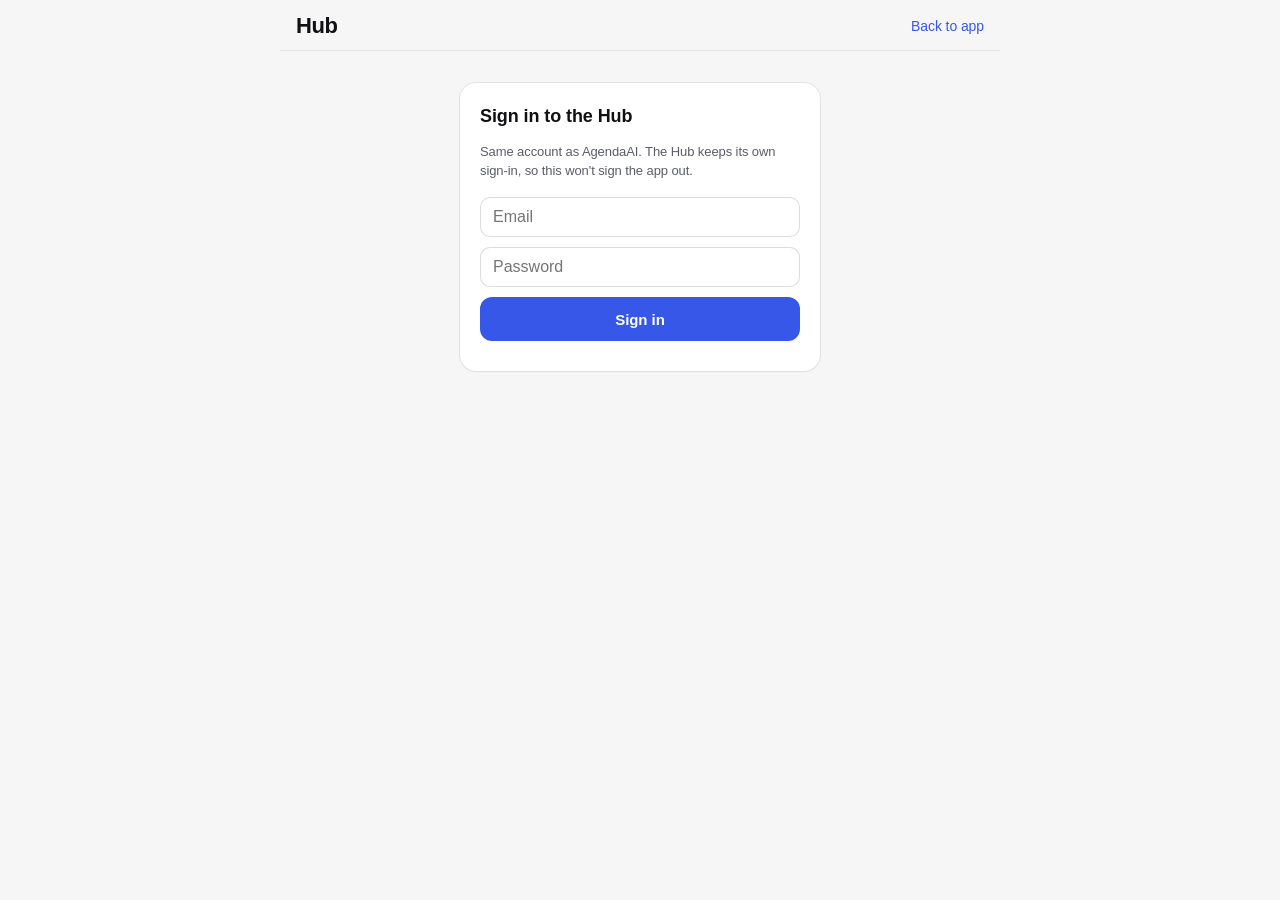
==== commit fe4a087f: "v109: redesign: calm neutral look, line icons, agenda-style Next 3 days, calendar with day dots, cou" ====
--- a/hub.html
+++ b/hub.html
@@ -7,7 +7,7 @@
 <meta name="mobile-web-app-capable" content="yes">
 <meta name="apple-mobile-web-app-status-bar-style" content="default">
 <meta name="apple-mobile-web-app-title" content="Hub">
-<meta name="theme-color" content="#f2f2f7">
+<meta name="theme-color" content="#f6f6f7">
 <link rel="manifest" href="hub.webmanifest">
 <link rel="apple-touch-icon" href="icons/icon-192.png">
 <title>Hub · AgendaAI</title>
@@ -119,7 +119,7 @@
   .hub-compose-row textarea {
     flex: 1; resize: none; border: 1px solid var(--border-strong); border-radius: 18px;
     background: var(--card); color: var(--text); padding: 9px 14px;
-    font-size: 16px; line-height: 22px; max-height: calc(22px * 6 + 20px); overflow-y: auto;
+    font-size: 16px; line-height: 22px; min-height: 42px; max-height: calc(22px * 6 + 20px); overflow-y: auto;
     outline: none;
   }
   .hub-compose-row textarea:focus { border-color: var(--accent); }
@@ -164,6 +164,215 @@
     padding: 10px 12px; font-size: 16px; background: var(--card); color: var(--text);
   }
   .hub-signin .btn:disabled { opacity: 0.5; }
+
+  /* ---- Recaps (Oct 31): plan posts and change cards ---- */
+  /* Markers match the Next 3 days card: blue capsule = study block, graphite = event,
+     red diamond = due, ring = to-do. */
+  .hub { --n3-block: var(--accent); --n3-event: #9fa1aa; --n3-glow: rgba(54, 87, 232, 0.22); }
+  .hub-p { margin: 0 0 8px; }
+  .hub-p:last-child { margin-bottom: 0; }
+  .hub-recap {
+    max-width: 92%; background: var(--card); color: var(--text);
+    border-radius: 20px; border-bottom-left-radius: 6px; padding: 12px 14px;
+    box-shadow: var(--shadow-sm); font-size: 15px; line-height: 1.45; overflow-wrap: anywhere;
+  }
+  .hub-recap-plan {
+    width: 92%; border: 1px solid var(--hairline);
+    background: var(--card);
+  }
+  .hub-recap-head { display: flex; flex-direction: column; gap: 3px; padding-bottom: 12px; margin-bottom: 10px; border-bottom: 1px solid var(--border); }
+  .hub-recap-kind { font-size: 12px; font-weight: 600; color: var(--accent); }
+  .hub-recap-title { font-size: 19px; font-weight: 750; letter-spacing: -0.02em; line-height: 1.2; }
+  .hub-stats { display: flex; flex-wrap: wrap; gap: 6px; margin-top: 8px; }
+  .hub-stat {
+    display: inline-flex; align-items: center; gap: 6px; padding: 4px 10px 4px 9px; border-radius: 999px;
+    background: var(--card); border: 1px solid var(--border); font-size: 13px; color: var(--muted);
+  }
+  .hub-stat b { font-family: var(--font-mono); font-weight: 600; color: var(--text); }
+  .hub-recap-note { font-size: 12px; color: var(--text-tertiary); margin-top: 4px; }
+  .hub-sec { margin: 12px 0 0; }
+  .hub-sec-head { font-size: 13px; font-weight: 650; color: var(--text); margin-bottom: 4px; }
+  .hub-ul { margin: 0; padding: 0; list-style: none; }
+  .hub-ul li { position: relative; padding: 3px 0 3px 16px; font-size: 14px; line-height: 1.4; }
+  .hub-ul li::before {
+    content: ''; position: absolute; left: 3px; top: 0.78em; width: 5px; height: 5px; border-radius: 50%;
+    background: var(--accent); opacity: 0.55;
+  }
+  .hub-sec-quiet .hub-ul li { color: var(--muted); }
+  .hub-sec-quiet .hub-ul li::before { background: var(--text-tertiary); opacity: 1; }
+  .hub-sec-warn .hub-sec-head { color: var(--danger); }
+  .hub-sec-warn .hub-ul li::before { background: var(--danger); }
+  .hub-sec-ask { background: var(--accent-soft); border-radius: 14px; padding: 10px 12px 12px; }
+  .hub-sec-ask .hub-sec-head { color: var(--accent); }
+  .hub-sec-foot { margin: 8px 0 0; font-size: 14px; font-weight: 600; }
+  .hub-more {
+    margin-top: 2px; background: none; border: none; padding: 6px 0 2px; cursor: pointer;
+    color: var(--accent); font-size: 13px; font-weight: 600;
+  }
+  .hub-more-note { font-size: 12px; color: var(--text-tertiary); padding: 2px 0 0 16px; }
+  .hub-mark { display: inline-block; flex: 0 0 auto; }
+  .hub-mark-block, .hub-mark-event { width: 4px; height: 14px; border-radius: 2px; }
+  .hub-mark-block { background: var(--n3-block); box-shadow: 0 0 6px var(--n3-glow); }
+  .hub-mark-event { background: var(--n3-event); }
+  .hub-mark-due { width: 7px; height: 7px; border-radius: 2px; transform: rotate(45deg); background: var(--danger); }
+  .hub-mark-todo { width: 9px; height: 9px; border-radius: 50%; border: 1.5px solid var(--text-tertiary); box-sizing: border-box; }
+  .hub-mark-dot { width: 5px; height: 5px; border-radius: 50%; background: var(--text-tertiary); }
+
+  .hub-card-change {
+    width: 92%; border: 1px solid var(--border); box-shadow: var(--shadow-sm);
+    border-radius: 20px; border-bottom-left-radius: 6px; padding: 12px 14px;
+  }
+  .hub-card-head { display: flex; align-items: baseline; gap: 8px; margin-bottom: 10px; }
+  .hub-card-num { font-family: var(--font-mono); font-size: 12px; color: var(--text-tertiary); }
+  .hub-card-title { font-size: 15px; font-weight: 650; flex: 1; min-width: 0; }
+  .hub-card-count {
+    font-family: var(--font-mono); font-size: 12px; color: var(--muted);
+    background: var(--surface-inset); border-radius: 999px; padding: 2px 9px;
+  }
+  .hub-ops { display: flex; flex-direction: column; }
+  .hub-op-day { font-size: 12px; font-weight: 650; color: var(--muted); margin: 10px 0 2px; }
+  .hub-op-day:first-child { margin-top: 0; }
+  .hub-op {
+    display: grid; grid-template-columns: 8px 40px minmax(0, 1fr) auto; align-items: center; column-gap: 8px;
+    padding: 4px 0; font-size: 14px; line-height: 1.35;
+  }
+  .hub-op .hub-mark { justify-self: center; }
+  .hub-op-when { font-family: var(--font-mono); font-size: 11.5px; color: var(--muted); white-space: nowrap; }
+  .hub-op-due .hub-op-when { color: var(--danger); font-weight: 600; }
+  .hub-op-due .hub-op-title { font-weight: 600; }
+  .hub-op-title { min-width: 0; overflow-wrap: anywhere; }
+  .hub-op-dur { font-family: var(--font-mono); font-size: 11px; color: var(--text-tertiary); }
+  .hub-op-sub { display: block; font-size: 12px; color: var(--muted); margin-top: 1px; }
+  .hub-mark-move, .hub-mark-del, .hub-mark-back, .hub-mark-check, .hub-mark-uncheck, .hub-mark-log {
+    width: auto; height: auto; font-size: 13px; line-height: 1; font-weight: 700;
+  }
+  .hub-mark-move::before { content: '\2192'; color: var(--accent); }
+  .hub-mark-back::before { content: '\21BA'; color: var(--accent); }
+  .hub-mark-del::before { content: '\2715'; color: var(--text-tertiary); font-size: 11px; }
+  .hub-mark-check::before { content: '\2713'; color: var(--ok); }
+  .hub-mark-uncheck::before { content: '\2013'; color: var(--text-tertiary); }
+  .hub-mark-log::before { content: '\2022'; color: var(--accent); }
+  .hub-mark-allday { width: 4px; height: 14px; border-radius: 2px; background: var(--n3-event); }
+  .hub-op-del .hub-op-title { color: var(--muted); text-decoration: line-through; }
+  .hub-op-del .hub-op-sub { text-decoration: none; display: none; }
+  .hub-recap-ops { width: 92%; }
+  .hub-bubble-warn { background: var(--card); border: 1px solid rgba(255, 59, 48, 0.28); color: var(--text); }
+  .hub-bubble-warn::before { content: 'Needs a look'; display: block; font-size: 12px; font-weight: 600; color: var(--danger); margin-bottom: 2px; }
+
+  /* /today */
+  .hub-today .hub-recap-head { padding-bottom: 8px; }
+  .hub-kv { display: grid; grid-template-columns: 74px minmax(0, 1fr); column-gap: 10px; row-gap: 8px; align-items: baseline; }
+  .hub-kv-k { font-size: 12px; font-weight: 600; color: var(--muted); }
+  .hub-kv-sub { font-weight: 500; color: var(--text-tertiary); }
+  .hub-kv-space { font-size: 12px; font-weight: 600; color: var(--muted); margin-right: 4px; }
+  .hub-kv-v { font-size: 14px; line-height: 1.4; min-width: 0; }
+  .hub-kv-v .hub-op { grid-template-columns: 8px 38px minmax(0, 1fr); padding: 2px 0; }
+  .hub-pips { display: inline-flex; gap: 3px; vertical-align: middle; margin-right: 6px; }
+  .hub-pips i { width: 8px; height: 8px; border-radius: 3px; background: var(--surface-inset); }
+  .hub-pips i.on { background: var(--n3-block); box-shadow: 0 0 4px var(--n3-glow); }
+
+  /* memory */
+  .hub-memory { width: 92%; }
+  .hub-recap-head-tight { padding-bottom: 6px; margin-bottom: 8px; }
+  .hub-diff { display: flex; flex-direction: column; gap: 6px; margin-top: 10px; }
+  .hub-diff-row { display: grid; grid-template-columns: 66px minmax(0, 1fr); column-gap: 8px; align-items: baseline; font-size: 14px; line-height: 1.4; }
+  .hub-diff-tag { font-size: 11px; font-weight: 700; border-radius: 6px; padding: 2px 6px; text-align: center; }
+  .hub-diff-add .hub-diff-tag { color: #1f8a3b; background: var(--ok-dim); }
+  .hub-diff-chg .hub-diff-tag { color: #b86e00; background: rgba(255, 159, 10, 0.14); }
+  .hub-diff-del .hub-diff-tag { color: var(--danger); background: var(--danger-dim); }
+  .hub-diff-del .hub-diff-t { color: var(--muted); text-decoration: line-through; }
+
+  /* approvals that aren't AgendaAI changes */
+  .hub-mail { border: 1px solid var(--border); border-radius: 12px; padding: 10px 12px; background: var(--panel-2); }
+  .hub-mail-row { display: grid; grid-template-columns: 58px minmax(0, 1fr); column-gap: 8px; font-size: 13px; line-height: 1.5; }
+  .hub-mail-k { color: var(--muted); }
+  .hub-mail-v { overflow-wrap: anywhere; }
+  .hub-mail-body { margin-top: 8px; padding-top: 8px; border-top: 1px solid var(--border); font-size: 14px; line-height: 1.45; white-space: pre-wrap; overflow-wrap: anywhere; }
+  .hub-pre { margin: 0; white-space: pre-wrap; overflow-wrap: anywhere; font-family: ui-monospace, SFMono-Regular, Menlo, monospace; font-size: 12px; background: var(--panel-2); border-radius: 10px; padding: 10px; }
+  .hub-card-why { margin-top: 10px; padding-top: 8px; border-top: 1px solid var(--border); font-size: 12px; color: var(--text-tertiary); }
+  .btn.hub-undo {
+    background: var(--surface-inset); color: var(--text); border: none; border-radius: 999px;
+    min-height: 34px; padding: 6px 16px; font-weight: 600;
+  }
+  .btn.hub-undo::before { content: '\21B6'; margin-right: 6px; }
+
+  .hub-ask-item { display: grid; grid-template-columns: minmax(0, 1fr) auto; column-gap: 8px; row-gap: 1px; }
+  .hub-ask-title { font-weight: 600; }
+  .hub-ask-date {
+    align-self: start; font-family: var(--font-mono); font-size: 12px; font-weight: 600; color: var(--accent);
+    background: var(--card); border-radius: 999px; padding: 2px 8px; white-space: nowrap;
+  }
+  .hub-ask-why { grid-column: 1 / -1; font-size: 13px; color: var(--muted); }
+  .hub-handoff {
+    display: block; max-width: 92%;
+    padding: 8px 12px; border-radius: 14px; border: 1px dashed rgba(54, 87, 232, 0.35);
+    color: var(--muted); font-size: 13px; line-height: 1.4;
+  }
+  .hub-handoff::before { content: 'From a Claude chat'; display: block; margin-bottom: 2px; color: var(--accent); font-weight: 600; }
+  .hub-handoff-dot { display: none; }
+
+  /* ---- Review cards (Oct 31) ---- */
+  .rv { width: 92%; }
+  .rv-updated { margin-left: 6px; font-size: 11px; font-weight: 700; color: #b86e00; background: rgba(255, 159, 10, 0.14); border-radius: 6px; padding: 1px 6px; }
+  .rv-sec { margin-top: 16px; }
+  .rv-sec-h { display: flex; align-items: baseline; justify-content: space-between; gap: 8px; margin-bottom: 8px; }
+  .rv-sec-t { font-size: 13px; font-weight: 650; color: var(--text); }
+  .rv-sec-n { font-size: 12px; color: var(--muted); text-align: right; }
+  .rv-sec-n b { font-family: var(--font-mono); font-weight: 600; color: var(--text); }
+  .rv-grid { display: grid; grid-template-columns: 78px repeat(var(--cols), minmax(0, 1fr)) 36px; column-gap: 4px; row-gap: 5px; align-items: center; }
+  .rv-grid-long { column-gap: 2px; row-gap: 4px; }
+  .rv-day { font-family: var(--font-mono); font-size: 10px; color: var(--text-tertiary); text-align: center; white-space: nowrap; overflow: visible; }
+  .rv-grid-long .rv-day { text-align: left; }
+  .rv-lab { font-size: 13px; color: var(--text); white-space: nowrap; overflow: hidden; text-overflow: ellipsis; }
+  .rv-cnt { font-family: var(--font-mono); font-size: 11px; color: var(--muted); text-align: right; }
+  .rv-c { display: block; height: 16px; border-radius: 5px; }
+  .rv-grid-long .rv-c { height: 12px; border-radius: 3px; }
+  .rv-c-on { background: var(--n3-block); box-shadow: 0 1px 4px var(--n3-glow); }
+  .rv-c-open { background: var(--surface-inset); }
+  .rv-c-off { background: repeating-linear-gradient(135deg, var(--surface-inset) 0 2px, transparent 2px 5px); }
+  .rv-c-none { background: radial-gradient(circle, var(--text-tertiary) 1px, transparent 1.5px) center / 6px 6px; opacity: 0.6; }
+  .rv-key { display: flex; flex-wrap: wrap; gap: 10px; margin-top: 8px; font-size: 11px; color: var(--muted); }
+  .rv-key span { display: inline-flex; align-items: center; gap: 5px; }
+  .rv-key .rv-c { width: 12px; height: 9px; border-radius: 3px; }
+  .rv-svg { width: 100%; height: auto; display: block; overflow: visible; }
+  .rv-gridline { stroke: rgba(60, 60, 67, 0.08); }
+  .rv-axis { font-family: var(--font-mono); font-size: 8.5px; fill: rgba(60, 60, 67, 0.45); }
+  .rv-axis-left { text-anchor: start; }
+  .rv-zero { fill: rgba(60, 60, 67, 0.12); }
+  .rv-legend { display: flex; flex-wrap: wrap; gap: 10px; margin-top: 6px; font-size: 12px; color: var(--muted); }
+  .rv-legend i { display: inline-block; width: 8px; height: 8px; border-radius: 2px; margin-right: 5px; }
+  .rv-plans { display: grid; grid-template-columns: repeat(4, minmax(0, 1fr)); gap: 6px; }
+  .rv-plan { border: 1px solid var(--border); border-radius: 12px; padding: 8px 6px; text-align: center; }
+  .rv-plan b { display: block; font-family: var(--font-mono); font-size: 18px; color: var(--text); }
+  .rv-plan span { display: block; margin-top: 2px; font-size: 11px; line-height: 1.2; color: var(--muted); }
+  .rv-read { margin-top: 16px; background: var(--accent-soft); border-radius: 14px; padding: 10px 12px 12px; }
+  .rv-read .hub-sec-head { color: var(--accent); }
+  .rv-read p { margin: 6px 0 0; font-size: 14px; line-height: 1.45; }
+  .rv-asks { display: flex; flex-wrap: wrap; gap: 6px; margin-top: 10px; }
+  .rv-ask {
+    font: inherit; font-size: 13px; font-weight: 600; color: var(--accent); cursor: pointer;
+    padding: 6px 11px; border-radius: 999px; background: var(--card); border: 1px solid var(--border);
+  }
+  .rv-ask:active { background: var(--surface-inset); }
+  .rv-ask:focus-visible { outline: 2px solid var(--accent); outline-offset: 2px; }
+  .rv-thin { margin: 14px 0 0; font-size: 13px; color: var(--muted); }
+
+  /* a new row rises in once; nothing else moves on its own */
+  .hub-in { animation: hub-rise 0.28s cubic-bezier(0.2, 0.8, 0.2, 1) both; }
+  @keyframes hub-rise { from { opacity: 0; transform: translateY(8px); } to { opacity: 1; transform: none; } }
+  .hub-working { display: flex; align-items: center; gap: 8px; }
+  .hub-typing {
+    display: inline-flex; gap: 3px; padding: 7px 10px; border-radius: 999px;
+    background: var(--card); box-shadow: var(--shadow-sm);
+  }
+  .hub-typing i { width: 6px; height: 6px; border-radius: 50%; background: var(--accent); opacity: 0.3; animation: hub-blink 1.2s infinite ease-in-out; }
+  .hub-typing i:nth-child(2) { animation-delay: 0.15s; }
+  .hub-typing i:nth-child(3) { animation-delay: 0.3s; }
+  @keyframes hub-blink { 0%, 80%, 100% { opacity: 0.25; transform: none; } 40% { opacity: 1; transform: translateY(-2px); } }
+  @media (prefers-reduced-motion: reduce) {
+    .hub-in, .hub-typing i { animation: none; }
+    .hub-typing i { opacity: 0.6; }
+  }
 
   [hidden] { display: none !important; }
 </style>
@@ -236,7 +445,7 @@
 const HUB_SESSION_KEY = 'agendaai_hub_session';   // { access_token, refresh_token, user_id, email }
 
 // `files` is dropped for the page's life if this Supabase doesn't have the column yet.
-let SELECT = 'select=id,created_at,role,body,buttons,ref_id,status,files';
+let SELECT = 'select=id,created_at,role,body,buttons,ref_id,status,files,data';
 const PAGE = 100;
 const POLL_LIMIT = 30;
 const MAX_LEN = 4000;
@@ -378,9 +587,11 @@
   try {
     return await get();
   } catch (e) {
-    if (e && e.code === '42703' && /files/.test(e.message || '') && SELECT.endsWith(',files')) {
-      SELECT = SELECT.slice(0, -',files'.length);
-      return await get();
+    // A Supabase without an optional column yet (sql/hub_messages.sql not rerun): read without it.
+    const col = e && e.code === '42703' && ['data', 'files'].find(c => new RegExp(`\\b${c}\\b`).test(e.message || '') && SELECT.includes(',' + c));
+    if (col) {
+      SELECT = SELECT.replace(',' + col, '');
+      return getRows(query);
     }
     throw e;
   }
@@ -472,6 +683,460 @@
   return html;
 }
 
+// ---- Recaps (Oct 31): plan posts and change cards read as structure, not a wall ----
+// Everything still goes through formatAssistant (escape first). The parser only
+// decides layout: "Heading:" followed by "- item" lines becomes a section, long
+// sections fold, "...and N more" becomes a quiet line, and two known shapes get
+// a header: "Schedule from X: N deadlines, N prep to-dos, N study blocks added..."
+// and a change card "#N Added to your schedule (K changes):" with "• Add ..." lines.
+const expanded = new Set();         // "rowId:block" sections he opened
+const FOLD_AT = 5;                  // a section longer than this shows 4 + "Show N more"
+const CARD_FOLD = 6;                // change cards show this many rows folded
+const BULLET_RE = /^\s*[-•]\s+(.*)$/;
+const MORE_RE = /^\s*\.\.\.and (\d+) more\s*$/;
+const PLAN_RE = /^Schedule from (.+?): (\d+) deadlines?, (\d+) prep to-dos?, (\d+) study blocks? added, worked out in (\d+) rounds? between the scheduler and the planner\.\s*$/;
+const REFIT_RE = /^Refit for (.+?): (\d+) changes?\.\s*(.*)$/;
+const ASK_RE = /^(.+): ((?:Mon|Tue|Wed|Thu|Fri|Sat|Sun) \w{3} \d{1,2})(?: \((.+)\))?$/;
+const CARD_RE = /^#(\d+) (.+?)(?: \((\d+) changes?\))?:\s*$/;
+const ADD_RE = /^Add (to-do|event): (.+) \((\d{4}-\d{2}-\d{2}|someday)(?: (\d{2}:\d{2}) \((\d+) min\))?(?:, (\w+) priority)?\)$/;
+
+function parseBlocks(body) {
+  const blocks = [];
+  let cur = null;
+  for (const raw of String(body).split('\n')) {
+    const line = raw.replace(/\s+$/, '');
+    const b = line.match(BULLET_RE), m = line.match(MORE_RE);
+    if (!line.trim()) { cur = null; continue; }
+    if (m && cur && cur.type === 'list') { cur.more += Number(m[1]); continue; }
+    if (b) {
+      if (!cur || cur.type !== 'list') {
+        let head = null;
+        // "Notes:" right above the items is the section's heading
+        if (cur && cur.type === 'p' && /:$/.test(cur.lines[cur.lines.length - 1])) {
+          head = cur.lines.pop().slice(0, -1);
+          if (!cur.lines.length) blocks.pop();
+        }
+        cur = { type: 'list', head, items: [], more: 0, foot: null };
+        blocks.push(cur);
+      }
+      cur.items.push(b[1]);
+      continue;
+    }
+    if (cur && cur.type === 'list' && cur.head && /^check these dates/i.test(cur.head) && !cur.foot) {
+      cur.foot = line;    // "Right? Say yes, or tell me the real dates." belongs to the question
+      continue;
+    }
+    if (!cur || cur.type !== 'p') { cur = { type: 'p', lines: [] }; blocks.push(cur); }
+    cur.lines.push(line);
+  }
+  return blocks;
+}
+
+function secClass(head) {
+  if (!head) return '';
+  if (/^check these dates/i.test(head)) return ' hub-sec-ask';
+  if (/^(no study time|couldn't|still not right|agendaai turned down)/i.test(head)) return ' hub-sec-warn';
+  if (/^left out/i.test(head)) return ' hub-sec-quiet';
+  return '';
+}
+
+function renderBlocks(blocks, rowId) {
+  return blocks.map((bl, i) => {
+    if (bl.type === 'p') return bl.lines.map(l => `<p class="hub-p">${formatAssistant(l)}</p>`).join('');
+    const key = `${rowId}:${i}`;
+    const open = expanded.has(key);
+    const fold = bl.items.length > FOLD_AT && !open;
+    const shown = fold ? bl.items.slice(0, FOLD_AT - 1) : bl.items;
+    let html = `<section class="hub-sec${secClass(bl.head)}">`;
+    if (bl.head) html += `<div class="hub-sec-head">${formatAssistant(bl.head)}</div>`;
+    const ask = /^check these dates/i.test(bl.head || '');
+    html += `<ul class="hub-ul">${shown.map(t => {
+      const g = ask && t.match(ASK_RE);
+      if (!g) return `<li>${formatAssistant(t)}</li>`;
+      return `<li class="hub-ask-item"><span class="hub-ask-title">${formatAssistant(g[1].replace(/\s+due$/i, ''))}</span>`
+        + `<span class="hub-ask-date">${escapeHtml(g[2])}</span>${g[3] ? `<span class="hub-ask-why">${formatAssistant(g[3])}</span>` : ''}</li>`;
+    }).join('')}</ul>`;
+    if (fold) html += `<button type="button" class="hub-more" data-expand="${key}">Show ${bl.items.length - shown.length} more</button>`;
+    else if (bl.items.length > FOLD_AT) html += `<button type="button" class="hub-more" data-expand="${key}">Show less</button>`;
+    if (bl.more) html += `<div class="hub-more-note">${bl.more} more not shown here</div>`;
+    if (bl.foot) html += `<p class="hub-sec-foot">${formatAssistant(bl.foot)}</p>`;
+    return html + '</section>';
+  }).join('');
+}
+
+function statHtml(kind, n, label) {
+  return `<span class="hub-stat"><span class="hub-mark hub-mark-${kind}" aria-hidden="true"></span><b>${n}</b> ${escapeHtml(label)}</span>`;
+}
+
+
+// ---- Review cards (Oct 31): agentkit/review.py counts, this draws. Every value is checked here: numbers through
+// num(), text through escapeHtml, colors only from the app's own palette keys.
+const REVIEW_COLORS = { blue: '#0a84ff', purple: '#8a5ce0', green: '#34c759', amber: '#ff9f0a', teal: '#30b0c7', rose: '#ff2d55', other: '#aeaeb2' };
+const num = (v, d = 0) => (typeof v === 'number' && isFinite(v) ? v : d);
+const arr = v => (Array.isArray(v) ? v : []);
+function rvMins(m) { m = Math.round(num(m)); const h = Math.floor(m / 60), r = m % 60; return h && r ? `${h}h ${r}m` : h ? `${h}h` : `${r}m`; }
+function rvDay(ymd) { const d = new Date(String(ymd) + 'T12:00:00'); return isNaN(d) ? null : d; }
+
+function rvGrid(data) {
+  const days = arr(data.days).map(rvDay);
+  const n = days.length;
+  const long = n > 14;
+  let head = '<span></span>';
+  if (long) {
+    for (let i = 0; i < n; i++) {
+      if (!days[i] || (days[i].getDay() !== 0 && i !== 0)) continue;
+      let span = 1; while (i + span < n && days[i + span] && days[i + span].getDay() !== 0) span++;
+      head += `<span class="rv-day" style="grid-column: span ${span}">${span >= 5 && days[i] ? escapeHtml(days[i].toLocaleDateString('en-US', { month: 'short', day: 'numeric' })) : ''}</span>`;
+      i += span - 1;
+    }
+  } else {
+    head += days.map(d => `<span class="rv-day">${d ? escapeHtml(d.toLocaleDateString('en-US', { weekday: 'short' }).slice(0, 2)) : ''}</span>`).join('');
+  }
+  head += '<span></span>';
+  const rows = arr(data.blocks).map(b => {
+    const cells = String(b.cells || '').slice(0, n).padEnd(n, '.');
+    return `<span class="rv-lab">${escapeHtml(b.name)}</span>`
+      + [...cells].map(c => `<span class="rv-c rv-c-${c === '1' ? 'on' : c === '0' ? 'open' : c === '-' ? 'off' : 'none'}"></span>`).join('')
+      + `<span class="rv-cnt">${num(b.on)}/${num(b.due)}</span>`;
+  }).join('');
+  return `<div class="rv-grid${long ? ' rv-grid-long' : ''}" style="--cols:${n}">${head}${rows}</div>`
+    + '<div class="rv-key"><span><i class="rv-c rv-c-on"></i>checked</span><span><i class="rv-c rv-c-open"></i>open</span>'
+    + '<span><i class="rv-c rv-c-off"></i>not due</span><span><i class="rv-c rv-c-none"></i>tracker not used</span></div>';
+}
+
+function rvFocus(data) {
+  const f = data.focus || {};
+  const types = arr(f.types);
+  const days = arr(f.days);
+  const dates = arr(data.days).map(rvDay);
+  const W = 330, H = 88, long = days.length > 14, gap = long ? 2 : 7;
+  const bw = Math.max(2, (W - gap * (days.length - 1)) / Math.max(1, days.length));
+  const totals = days.map(d => arr(d).reduce((a, m) => a + num(m), 0));
+  const max = Math.max(60, ...totals);
+  let svg = `<svg class="rv-svg" viewBox="0 0 ${W} ${H + 14}" role="img" aria-label="Focus minutes by day">`;
+  for (const m of [60, 120, 180, 240]) {
+    if (m >= max) break;
+    const y = H - m / max * H;
+    svg += `<line x1="0" x2="${W}" y1="${y.toFixed(1)}" y2="${y.toFixed(1)}" class="rv-gridline"/><text x="${W}" y="${(y - 3).toFixed(1)}" text-anchor="end" class="rv-axis">${m / 60}h</text>`;
+  }
+  days.forEach((d, i) => {
+    const x = i * (bw + gap);
+    let y = H;
+    arr(d).forEach((m, t) => {
+      m = num(m);
+      if (m <= 0 || !types[t]) return;
+      const h = m / max * H;
+      y -= h;
+      svg += `<rect x="${x.toFixed(1)}" y="${y.toFixed(1)}" width="${bw.toFixed(1)}" height="${h.toFixed(1)}" rx="${long ? 1.5 : 4}" fill="${REVIEW_COLORS[types[t].color] || REVIEW_COLORS.blue}"/>`;
+    });
+    if (!totals[i]) svg += `<rect x="${x.toFixed(1)}" y="${H - 2}" width="${bw.toFixed(1)}" height="2" rx="1" class="rv-zero"/>`;
+    const dd = dates[i];
+    if (dd && (!long || dd.getDay() === 0)) {
+      const t = long ? dd.toLocaleDateString('en-US', { month: 'short', day: 'numeric' }) : dd.toLocaleDateString('en-US', { weekday: 'short' }).slice(0, 2);
+      svg += `<text x="${(x + bw / 2).toFixed(1)}" y="${H + 11}" text-anchor="middle" class="rv-axis">${escapeHtml(t)}</text>`;
+    }
+  });
+  svg += '</svg>';
+  const legend = types.map(t => `<span><i style="background:${REVIEW_COLORS[t.color] || REVIEW_COLORS.blue}"></i>${escapeHtml(t.name)}</span>`).join('');
+  return svg + `<div class="rv-legend">${legend}</div>`;
+}
+
+function rvHour(hhmm) {
+  const m = String(hhmm || '').match(/^(\d{1,2}):(\d{2})$/);
+  if (!m) return null;
+  const h = Number(m[1]) + Number(m[2]) / 60;
+  return h < 12 ? h + 24 : h;   // 1:10 AM -> 25.17, so a night reads left to right
+}
+function rvSleep(data) {
+  const s = data.sleep || {};
+  const nights = arr(s.nights);
+  const dates = arr(data.days).map(rvDay);
+  const long = nights.length > 14, rowH = long ? 7 : 14, W = 330, left = 30, w = W - left, A = 21, B = 35;
+  const X = h => left + (Math.min(B, Math.max(A, h)) - A) / (B - A) * w;
+  const H = nights.length * rowH;
+  let svg = `<svg class="rv-svg" viewBox="0 0 ${W} ${H + 14}" role="img" aria-label="Sleep by night">`;
+  for (const [lab, h] of [['10p', 22], ['12a', 24], ['2a', 26], ['4a', 28], ['6a', 30], ['8a', 32], ['10a', 34]]) {
+    svg += `<line x1="${X(h)}" x2="${X(h)}" y1="0" y2="${H}" class="rv-gridline"/><text x="${X(h)}" y="${H + 11}" text-anchor="middle" class="rv-axis">${lab}</text>`;
+  }
+  svg += '<defs><linearGradient id="rv-sl" x1="0" x2="1"><stop offset="0" stop-color="#5e5ce6"/><stop offset="1" stop-color="#30b0c7"/></linearGradient></defs>';
+  nights.forEach((n, i) => {
+    const y = i * rowH + 2, bar = rowH - (long ? 2.5 : 5);
+    const dd = dates[i];
+    if (dd && (!long || i % 7 === 0)) svg += `<text x="0" y="${y + bar - 1}" class="rv-axis rv-axis-left">${escapeHtml(long ? dd.toLocaleDateString('en-US', { month: 'short', day: 'numeric' }) : dd.toLocaleDateString('en-US', { weekday: 'short' }).slice(0, 2))}</text>`;
+    if (!n || typeof n !== 'object') return;
+    const hours = num(n.hours, null);
+    let a = rvHour(n.bed), b = rvHour(n.wake);
+    if (a == null && b != null && hours) a = b - hours;
+    if (b == null && a != null && hours) b = a + hours;
+    if (a == null || b == null || b <= a) return;
+    svg += `<rect x="${X(a).toFixed(1)}" y="${y}" width="${Math.max(2, X(b) - X(a)).toFixed(1)}" height="${bar}" rx="${bar / 2}" fill="url(#rv-sl)"/>`;
+    if (!long && hours) svg += `<text x="${(X(b) + 4).toFixed(1)}" y="${y + bar - 1}" class="rv-axis rv-axis-left">${hours}h</text>`;
+  });
+  return svg + '</svg>';
+}
+
+function renderReview(data, rowId) {
+  const kind = { week: 'Week in review', month: 'Month in review' }[data.kind] || 'Review';
+  const f = data.focus || {}, s = data.sleep || {}, t = data.todos || {}, p = data.plans;
+  const stats = [];
+  if (num(data.due)) stats.push(`<span class="hub-stat"><span class="hub-mark hub-mark-block" aria-hidden="true"></span><b>${num(data.checked)}</b> of ${num(data.due)} blocks</span>`);
+  if (num(f.sessions)) stats.push(`<span class="hub-stat"><span class="hub-mark hub-mark-event" aria-hidden="true"></span><b>${rvMins(f.minutes)}</b> focus</span>`);
+  if (num(s.typical_hours, null) != null) stats.push(`<span class="hub-stat"><b>${num(s.typical_hours)}h</b> typical night</span>`);
+  if (num(t.of)) stats.push(`<span class="hub-stat"><span class="hub-mark hub-mark-todo" aria-hidden="true"></span><b>${num(t.done)}</b> of ${num(t.of)} to-dos</span>`);
+  let html = `<div class="hub-recap hub-recap-plan rv"><div class="hub-recap-head">`
+    + `<span class="hub-recap-kind">${kind}${data.updated ? ' <span class="rv-updated">Updated</span>' : ''}</span>`
+    + `<span class="hub-recap-title">${escapeHtml(data.label || '')}</span>`
+    + (stats.length ? `<div class="hub-stats">${stats.join('')}</div>` : '') + '</div>';
+  if (arr(data.blocks).length) {
+    html += `<section class="rv-sec"><div class="rv-sec-h"><span class="rv-sec-t">Tracker</span>`
+      + `<span class="rv-sec-n"><b>${num(data.checked)}</b> of <b>${num(data.due)}</b> due, ${num(data.tracked_days)} day${num(data.tracked_days) === 1 ? '' : 's'} tracked</span></div>${rvGrid(data)}</section>`;
+  }
+  if (num(f.sessions)) {
+    html += `<section class="rv-sec"><div class="rv-sec-h"><span class="rv-sec-t">Focus by day</span>`
+      + `<span class="rv-sec-n"><b>${rvMins(f.minutes)}</b> in <b>${num(f.sessions)}</b> session${num(f.sessions) === 1 ? '' : 's'}</span></div>${rvFocus(data)}</section>`;
+  }
+  if (num(s.count)) {
+    html += `<section class="rv-sec"><div class="rv-sec-h"><span class="rv-sec-t">Sleep</span>`
+      + `<span class="rv-sec-n">${s.typical_bed ? `bed around <b>${escapeHtml(s.typical_bed)}</b>` : `${num(s.count)} nights`}</span></div>${rvSleep(data)}</section>`;
+  }
+  if (p && typeof p === 'object') {
+    const tile = (n, l) => `<div class="rv-plan"><b>${num(n)}</b><span>${l}</span></div>`;
+    html += `<section class="rv-sec"><div class="rv-sec-h"><span class="rv-sec-t">Planner study blocks</span></div><div class="rv-plans">`
+      + tile(p.on_time, 'done at their time') + tile(p.moved_done, 'moved, then done') + tile(p.let_go, 'let go')
+      + (num(p.prep) ? tile(p.prep_done, `of ${num(p.prep)} prep done`) : tile(p.other_time, 'done another time')) + '</div></section>';
+  }
+  const read = arr(data.read).filter(x => typeof x === 'string' && x.trim());
+  if (data.thin) {
+    html += `<p class="rv-thin">Not much was logged in this stretch (${num(data.used_days)} day${num(data.used_days) === 1 ? '' : 's'} used), so there's no read.</p>`;
+  } else if (read.length) {
+    html += `<div class="rv-read"><div class="hub-sec-head">Claude's read</div>${read.map(r => `<p>${formatAssistant(r)}</p>`).join('')}`;
+    const asks = arr(data.asks).filter(x => typeof x === 'string' && x.trim()).slice(0, 3);
+    if (asks.length) html += `<div class="rv-asks">${asks.map(q => `<button type="button" class="rv-ask" data-ask="${escapeHtml(q)}">${escapeHtml(q)}</button>`).join('')}</div>`;
+    html += '</div>';
+  } else {
+    html += `<p class="rv-thin">The counts are in, but Claude's read didn't come this time. Ask about any of it.</p>`;
+  }
+  return html + '</div>';
+}
+
+function lines0(body) { return String(body).split('\n')[0]; }
+
+// /today (agentkit today_text): "Saturday, Oct 31", then "Events: ...", "To-dos: ...", "Tracker: 5 of 9 checked.", ...
+const TODAY_RE = /^(Monday|Tuesday|Wednesday|Thursday|Friday|Saturday|Sunday), [A-Z][a-z]{2} \d{1,2}$/;
+function renderToday(body) {
+  const lines = body.split('\n');
+  let html = `<div class="hub-recap hub-recap-plan hub-today"><div class="hub-recap-head"><span class="hub-recap-kind">Today</span>`
+    + `<span class="hub-recap-title">${escapeHtml(lines[0])}</span></div><div class="hub-kv">`;
+  let openShown = false;
+  for (const raw of lines.slice(1)) {
+    const l = raw.trim();
+    let m;
+    if ((m = l.match(/^Events: (.+)$/))) {
+      const evs = m[1].split('; ').map(e => {
+        const t = e.match(/^(\d{1,2}:\d{2} [AP]M) (.+)$/);
+        return t ? `<div class="hub-op"><span class="hub-mark hub-mark-event" aria-hidden="true"></span><span class="hub-op-when">${escapeHtml(t[1].replace(':00', '').replace(' ', '').toLowerCase())}</span><span class="hub-op-title">${escapeHtml(t[2])}</span></div>`
+                 : `<div class="hub-op"><span class="hub-mark hub-mark-allday" aria-hidden="true"></span><span class="hub-op-when">All day</span><span class="hub-op-title">${escapeHtml(e)}</span></div>`;
+      }).join('');
+      html += `<div class="hub-kv-k">Events</div><div class="hub-kv-v"><div class="hub-ops">${evs}</div></div>`;
+    } else if ((m = l.match(/^Tracker: (\d+) of (\d+) checked\.$/))) {
+      const done = Number(m[1]), all = Number(m[2]);
+      const pips = Array.from({ length: Math.min(all, 24) }, (_, i) => `<i class="${i < done ? 'on' : ''}"></i>`).join('');
+      html += `<div class="hub-kv-k">Tracker</div><div class="hub-kv-v"><span class="hub-pips" aria-hidden="true">${pips}</span> ${done} of ${all} checked</div>`;
+    } else if ((m = l.match(/^Open in (.+?): (.+)$/))) {
+      html += `<div class="hub-kv-k hub-kv-sub">${openShown ? '' : 'Still open'}</div><div class="hub-kv-v"><span class="hub-kv-space">${escapeHtml(m[1])}</span> ${escapeHtml(m[2])}</div>`;
+      openShown = true;
+    } else if ((m = l.match(/^To-dos: (.+?)(?: \(done: (.+)\))?$/))) {
+      html += `<div class="hub-kv-k">To-dos</div><div class="hub-kv-v">${escapeHtml(m[1] === 'all done' ? 'All done' : m[1])}`
+        + (m[2] ? `<span class="hub-op-sub">Done: ${escapeHtml(m[2])}</span>` : '') + '</div>';
+    } else if ((m = l.match(/^([A-Z][\w-]*(?: [a-z]+)?): (.+)$/))) {
+      html += `<div class="hub-kv-k">${escapeHtml(m[1])}</div><div class="hub-kv-v">${formatAssistant(m[2])}</div>`;
+    } else if (l) {
+      html += `<div class="hub-kv-k"></div><div class="hub-kv-v">${formatAssistant(l)}</div>`;
+    }
+  }
+  return html + '</div></div>';
+}
+
+// The memory bot's post: "Memory: wrote up ...", "Profile: 1 new, ...", then "+ / ~ / -" lines.
+function renderMemory(body) {
+  const paras = [], diff = [];
+  for (const l of body.split('\n')) {
+    const m = l.match(/^([+~-]) (.+)$/);
+    if (m) diff.push(m); else if (l.trim()) paras.push(l.trim());
+  }
+  const label = { '+': 'New', '~': 'Changed', '-': 'Removed' };
+  const cls = { '+': 'add', '~': 'chg', '-': 'del' };
+  return `<div class="hub-recap hub-memory"><div class="hub-recap-head hub-recap-head-tight"><span class="hub-recap-kind">Memory</span></div>`
+    + paras.map(p => `<p class="hub-p">${formatAssistant(p.replace(/^Memory: (\w)/, (_, c) => c.toUpperCase()))}</p>`).join('')
+    + (diff.length ? `<div class="hub-diff">${diff.map(([, k, t]) => `<div class="hub-diff-row hub-diff-${cls[k]}"><span class="hub-diff-tag">${label[k]}</span><span class="hub-diff-t">${formatAssistant(t)}</span></div>`).join('')}</div>` : '')
+    + '</div>';
+}
+
+// An assistant row: a plain reply, or a recap with a header.
+function renderAssistant(row) {
+  if (row.data && typeof row.data === 'object' && row.data.type === 'review') {
+    try { return renderReview(row.data, row.id); } catch (e) { /* a card it can't draw falls back to the text */ }
+  }
+  const body = String(row.body == null ? '' : row.body);
+  if (TODAY_RE.test(lines0(body))) return renderToday(body);
+  if (/^Undid #\d+:$/.test(lines0(body))) {
+    const { items, tail } = splitBullets(body.split('\n').slice(1));
+    return `<div class="hub-recap hub-recap-ops"><div class="hub-card-head"><span class="hub-card-title">${escapeHtml(lines0(body).slice(0, -1))}</span>`
+      + `<span class="hub-card-count">${items.length}</span></div>${opsHtml(items, `${row.id}:undo`, false)}`
+      + (tail.length ? `<div class="hub-card-why">${tail.map(formatAssistant).join('<br>')}</div>` : '') + '</div>';
+  }
+  if (/^(Memory|Profile): /.test(lines0(body))) return renderMemory(body);
+  if (/^\[[\w-]+\] (didn't run|failed to start)|^The schedule job #\d+ failed|^Couldn't /.test(body)) {
+    return `<div class="hub-bubble hub-bubble-warn">${formatAssistant(body)}</div>`;
+  }
+  if (/^From a Claude chat: /.test(body) && !body.includes('\n')) {
+    return `<div class="hub-handoff"><span class="hub-handoff-dot" aria-hidden="true"></span><span>${formatAssistant(body.slice(20))}</span></div>`;
+  }
+  const lines = body.split('\n');
+  const plan = lines[0].match(PLAN_RE);
+  const refit = !plan && lines[0].match(REFIT_RE);
+  const blocks = parseBlocks(plan || refit ? lines.slice(1).join('\n') : body);
+  const rich = plan || refit || blocks.some(b => b.type === 'list');
+  if (!rich) return `<div class="hub-bubble">${formatAssistant(body)}</div>`;
+  let head = '';
+  if (plan) {
+    const [, src, d, p, b, r] = plan;
+    head = `<div class="hub-recap-head"><span class="hub-recap-kind">New plan</span>`
+      + `<span class="hub-recap-title">${escapeHtml(src)}</span>`
+      + `<div class="hub-stats">${statHtml('due', d, Number(d) === 1 ? 'deadline' : 'deadlines')}`
+      + `${statHtml('todo', p, 'prep')}${statHtml('block', b, Number(b) === 1 ? 'study block' : 'study blocks')}</div>`
+      + `<span class="hub-recap-note">Worked out in ${escapeHtml(r)} round${r === '1' ? '' : 's'}</span></div>`;
+  } else if (refit) {
+    head = `<div class="hub-recap-head"><span class="hub-recap-kind">Refit</span>`
+      + `<span class="hub-recap-title">${escapeHtml(refit[1])}</span>`
+      + `<div class="hub-stats">${statHtml('block', refit[2], Number(refit[2]) === 1 ? 'change' : 'changes')}</div></div>`;
+    if (refit[3]) blocks.unshift({ type: 'p', lines: [refit[3]] });
+  }
+  return `<div class="hub-recap${plan || refit ? ' hub-recap-plan' : ''}">${head}${renderBlocks(blocks, row.id)}</div>`;
+}
+
+function fmtCardDay(ymd) {
+  const d = new Date(ymd + 'T12:00:00');
+  return isNaN(d) ? ymd : d.toLocaleDateString('en-US', { weekday: 'short', month: 'short', day: 'numeric' });
+}
+function fmtClock(hhmm) {
+  const [h, m] = hhmm.split(':').map(Number);
+  const ap = h >= 12 ? 'pm' : 'am', h12 = ((h + 11) % 12) + 1;
+  return m ? `${h12}:${String(m).padStart(2, '0')}${ap}` : `${h12}${ap}`;
+}
+function fmtMins(n) {
+  const h = Math.floor(n / 60), r = n % 60;
+  return h && r ? `${h}h ${r}m` : h ? `${h}h` : `${r}m`;
+}
+
+// One "• ..." change line (agentkit describe_op) -> a row: { marker, when, title, sub, date, time, dur, right }.
+const OP_CHANGE_RE = /^Change (event|to-do) (['"])(.+)\2: (.+)$/;
+const OP_DELETE_RE = /^Delete (event|to-do): (.+) \((\d{4}-\d{2}-\d{2}|someday)\)$/;
+const OP_BACK_RE = /^Bring back (event|to-do): (.+) \((\d{4}-\d{2}-\d{2}|someday)\)$/;
+const OP_CHECK_RE = /^(Check|Uncheck) (.+) \((.+)\) for (\d{4}-\d{2}-\d{2})$/;
+const OP_DONE_RE = /^Mark (done|not done): (.+)$/;
+const OP_LOG_RE = /^Log (.+?): (.+) for (\d{4}-\d{2}-\d{2})$/;
+function parseOp(t, schedule) {
+  let a = t.match(ADD_RE);
+  if (a) {
+    const [, kind, title, date, time, dur, prio] = a;
+    const marker = prio === 'high' ? 'due' : kind === 'to-do' ? 'todo' : (schedule ? 'block' : 'event');
+    return { marker, title, date, time, dur: dur ? Number(dur) : null };
+  }
+  if ((a = t.match(OP_CHANGE_RE))) {
+    const [, , , title, rest] = a;
+    let date = null, time = null, dur = null; const other = [];
+    for (const bit of rest.split(/, (?=(?:date|time|title|notes|priority|all day))/)) {
+      let m;
+      if ((m = bit.match(/^date to (\d{4}-\d{2}-\d{2}|someday)$/))) date = m[1];
+      else if ((m = bit.match(/^time to (\d{1,2}):(\d{2}) ([AP]M) for (\d+) min$/))) {
+        const h = (Number(m[1]) % 12) + (m[3] === 'PM' ? 12 : 0);
+        time = `${String(h).padStart(2, '0')}:${m[2]}`; dur = Number(m[4]);
+      } else other.push(bit);
+    }
+    const to = [date ? (date === 'someday' ? 'Someday' : fmtCardDay(date)) : '', time ? fmtClock(time) : ''].filter(Boolean).join(', ');
+    return { marker: 'move', title, date, time, dur, sub: [to ? `Moved to ${to}` : '', ...other].filter(Boolean).join('. ') };
+  }
+  if ((a = t.match(OP_DELETE_RE))) return { marker: 'del', title: a[2], date: a[3], sub: 'Removed' };
+  if ((a = t.match(OP_BACK_RE))) return { marker: 'back', title: a[2], date: a[3], sub: 'Back on the calendar' };
+  if ((a = t.match(OP_CHECK_RE))) return { marker: a[1] === 'Check' ? 'check' : 'uncheck', title: a[2], date: a[4], sub: a[3] };
+  if ((a = t.match(OP_DONE_RE))) return { marker: a[1] === 'done' ? 'check' : 'uncheck', title: a[2], sub: a[1] === 'done' ? 'Done' : 'Not done' };
+  if ((a = t.match(OP_LOG_RE))) return { marker: 'log', title: a[1], date: a[3], right: a[2] };
+  return { marker: 'dot', text: t };
+}
+
+function opsHtml(items, key, schedule) {
+  const parsed = items.map(t => parseOp(t, schedule));
+  const dated = parsed.length > 0 && parsed.every(x => x.date);
+  if (dated) parsed.sort((a, b) => (a.date + (a.marker === 'due' ? '0' : '1') + (a.time || '99'))
+    .localeCompare(b.date + (b.marker === 'due' ? '0' : '1') + (b.time || '99')));
+  const open = expanded.has(key);
+  const fold = parsed.length > CARD_FOLD + 1 && !open;
+  const shown = fold ? parsed.slice(0, CARD_FOLD) : parsed;
+  let lastDay = '';
+  let html = '<div class="hub-ops">' + shown.map(x => {
+    if (x.text != null) return `<div class="hub-op"><span class="hub-mark hub-mark-dot" aria-hidden="true"></span><span class="hub-op-when"></span><span class="hub-op-title">${formatAssistant(x.text)}</span></div>`;
+    let day = '';
+    if (dated && x.date !== lastDay) { lastDay = x.date; day = `<div class="hub-op-day">${escapeHtml(x.date === 'someday' ? 'Someday' : fmtCardDay(x.date))}</div>`; }
+    const when = x.marker === 'due' ? 'Due' : x.time ? fmtClock(x.time) : '';
+    const title = x.marker === 'due' ? (x.title.replace(/\s+due$/i, '') || x.title) : x.title;
+    const right = x.dur ? fmtMins(x.dur) : (x.right || '');
+    return day + `<div class="hub-op hub-op-${x.marker}"><span class="hub-mark hub-mark-${x.marker}" aria-hidden="true"></span>`
+      + `<span class="hub-op-when">${escapeHtml(when)}</span><span class="hub-op-title">${escapeHtml(title)}`
+      + (x.sub ? `<span class="hub-op-sub">${escapeHtml(x.sub)}</span>` : '') + '</span>'
+      + (right ? `<span class="hub-op-dur">${escapeHtml(right)}</span>` : '') + '</div>';
+  }).join('') + '</div>';
+  if (fold) html += `<button type="button" class="hub-more" data-expand="${key}">Show all ${parsed.length}</button>`;
+  else if (parsed.length > CARD_FOLD + 1) html += `<button type="button" class="hub-more" data-expand="${key}">Show less</button>`;
+  return html;
+}
+
+function splitBullets(lines) {
+  const items = [], tail = [];
+  for (const l of lines) {
+    const b = l.match(/^\s*•\s+(.*)$/);
+    if (b) items.push(b[1]); else if (l.trim()) tail.push(l.trim());
+  }
+  return { items, tail };
+}
+
+// A change card's body: "#12 Added to your schedule (39 changes):", "• ..." lines, then the why.
+function renderCardBody(row) {
+  const body = String(row.body == null ? '' : row.body);
+  const lines = body.split('\n');
+  const head = lines[0].match(CARD_RE);
+  if (!head) return renderProposal(body);
+  const { items, tail } = splitBullets(lines.slice(1));
+  let html = `<div class="hub-card-head"><span class="hub-card-num">#${escapeHtml(head[1])}</span>`
+    + `<span class="hub-card-title">${escapeHtml(head[2])}</span>`
+    + (head[3] ? `<span class="hub-card-count">${escapeHtml(head[3])}</span>` : '') + '</div>';
+  html += opsHtml(items, `${row.id}:card`, /schedule/i.test(head[2]));
+  if (tail.length) html += `<div class="hub-card-why">${tail.map(formatAssistant).join('<br>')}</div>`;
+  return html;
+}
+
+// An approval for something other than an AgendaAI change (a mail draft, a tool call).
+const PROPOSAL_RE = /^#(\d+) (\S+) wants to call (\S+)$/;
+function renderProposal(body) {
+  const lines = body.split('\n');
+  const m = lines[0].match(PROPOSAL_RE);
+  if (!m) return `<div class="hub-card-body">${formatAssistant(body)}</div>`;
+  const tool = m[3].replace(/^mcp__/, '').split('__');
+  const toolName = tool.length > 1 ? `${tool[0][0].toUpperCase()}${tool[0].slice(1)}: ${tool.slice(1).join(' ').replace(/_/g, ' ')}` : m[3];
+  let input = null;
+  try { input = JSON.parse(lines.slice(1).join('\n')); } catch (e) { input = null; }
+  let html = `<div class="hub-card-head"><span class="hub-card-num">#${escapeHtml(m[1])}</span>`
+    + `<span class="hub-card-title">${/send|reply|draft/i.test(m[3]) && input && (input.to || input.subject) ? 'Send this email?' : 'Approve this?'}</span></div>`;
+  if (input && typeof input === 'object' && (input.to || input.subject || input.body)) {
+    const field = (k, v) => v ? `<div class="hub-mail-row"><span class="hub-mail-k">${k}</span><span class="hub-mail-v">${escapeHtml(Array.isArray(v) ? v.join(', ') : String(v))}</span></div>` : '';
+    html += `<div class="hub-mail">${field('To', input.to)}${field('Cc', input.cc)}${field('Subject', input.subject)}`
+      + (input.body ? `<div class="hub-mail-body">${escapeHtml(String(input.body))}</div>` : '') + '</div>';
+  } else {
+    html += `<pre class="hub-pre">${escapeHtml(lines.slice(1).join('\n'))}</pre>`;
+  }
+  return html + `<div class="hub-card-why">${escapeHtml(m[2])} wants to use ${escapeHtml(toolName)}</div>`;
+}
+
 function cardIsSent(row) {
   if (cardState.has(row.id)) return true;
   for (const r of rowsById.values()) if (r.role === 'button' && r.ref_id === row.id) return true;
@@ -491,14 +1156,16 @@
         if (!Array.isArray(btn) || btn.length < 2) return '';
         const label = String(btn[0]);
         const primary = /^approve$/i.test(label.trim()) ? ' btn-primary' : '';
-        return `<button type="button" class="btn${primary}" data-card="${Number(row.id)}" data-g="${gi}" data-b="${bi}"${disabled}>${escapeHtml(label)}</button>`;
+        const undo = /^undo$/i.test(label.trim()) ? ' hub-undo' : '';
+        return `<button type="button" class="btn${primary}${undo}" data-card="${Number(row.id)}" data-g="${gi}" data-b="${bi}"${disabled}>${escapeHtml(label)}</button>`;
       }).join('');
       return `<div class="hub-card-row">${btns}</div>`;
     }).join('');
     if (state === 'sending') actions += '<div class="hub-card-note">Sending…</div>';
     else if (state === 'sent') actions += '<div class="hub-card-note">Sent. Waiting for your PC…</div>';
   }
-  return `<div class="hub-card"><div class="hub-card-body">${escapeHtml(row.body || '')}</div>${actions}</div>`;
+  const first = String(row.body || '').split('\n')[0];
+  return `<div class="hub-card${CARD_RE.test(first) || PROPOSAL_RE.test(first) ? ' hub-card-change' : ''}">${renderCardBody(row)}${actions}</div>`;
 }
 
 function renderRow(row) {
@@ -519,7 +1186,7 @@
       return `<div class="hub-msg me"><div class="hub-bubble">${escapeHtml(label || body)}</div>${time}</div>`;
     }
     case 'assistant':
-      return `<div class="hub-msg them"><div class="hub-bubble">${formatAssistant(body)}</div>${time}</div>`;
+      return `<div class="hub-msg them">${renderAssistant(row)}${time}</div>`;
     case 'status':
       return `<div class="hub-status">${escapeHtml(body)}</div>`;
     case 'approval':
@@ -571,11 +1238,15 @@
   pillEl.hidden = true;
 }
 
+const seenIds = new Set();   // rows already painted once (no entrance for them again)
+let painted = false;
+const reduceMotion = !!(window.matchMedia && window.matchMedia('(prefers-reduced-motion: reduce)').matches);
+
 // Re-renders the list only when something visible changed.
 function render({ forceBottom = false, keepTopAnchor = false } = {}) {
   if (bottomNext && !keepTopAnchor) { forceBottom = true; bottomNext = false; }
   const rows = sortedRows();
-  const sig = JSON.stringify([hasOlder, loadingOlder, showEarlier, floorId, [...cardState], rows.map(r => [r.id, r.status, r.buttons, r.body])]);
+  const sig = JSON.stringify([hasOlder, loadingOlder, showEarlier, floorId, [...cardState], [...expanded], rows.map(r => [r.id, r.status, r.buttons, r.body, r.data ? 1 : 0])]);
   updateWorking();
   if (sig === lastSig && !forceBottom) return;
   lastSig = sig;
@@ -608,9 +1279,13 @@
       lastDay = dayKey(d);
       html += `<div class="hub-day">${escapeHtml(fmtDay(d))}</div>`;
     }
-    html += piece;
+    // A row he hasn't seen yet arrives with a short rise; the first paint doesn't animate.
+    const fresh = painted && !seenIds.has(row.id);
+    seenIds.add(row.id);
+    html += fresh ? `<div class="hub-in">${piece}</div>` : piece;
     shown++;
   }
+  painted = true;
   if (!shown) html += '<div class="hub-empty">No messages yet. Say hi, or tap Morning to start a check-in.</div>';
   listEl.innerHTML = html;
 
@@ -620,10 +1295,14 @@
 
   if (keepTopAnchor) {
     listEl.scrollTop = prevTop + (listEl.scrollHeight - prevHeight);
-  } else if (forceBottom || wasNearBottom) {
+  } else if (forceBottom) {
     scrollToBottom();
     // Again after layout settles (the notices and working line can resize the list).
-    if (forceBottom) requestAnimationFrame(scrollToBottom);
+    requestAnimationFrame(scrollToBottom);
+  } else if (wasNearBottom) {
+    // Follow a new reply down smoothly instead of jumping.
+    if (grew && !reduceMotion) { listEl.scrollTo({ top: listEl.scrollHeight, behavior: 'smooth' }); pillEl.hidden = true; }
+    else scrollToBottom();
   } else {
     listEl.scrollTop = prevTop;
     if (grew) pillEl.hidden = false;
@@ -663,7 +1342,7 @@
   workingEl.classList.toggle('warn', s === 'stale' || s === 'silent');
   if (s === 'sending') workingEl.innerHTML = 'Sending to your PC…';
   else if (s === 'stale') workingEl.innerHTML = "Your PC hasn't picked this up. Is it on, with the Hub running?";
-  else if (s === 'working') workingEl.innerHTML = 'Working<span class="hub-dots"></span>';
+  else if (s === 'working') workingEl.innerHTML = '<span class="hub-typing" aria-hidden="true"><i></i><i></i><i></i></span><span>Working on it</span>';
   else if (s === 'silent') workingEl.innerHTML = 'No reply after 5 minutes. Check that your PC is on and the Hub is running.';
   else workingEl.innerHTML = '';
   workingEl.hidden = !s;
@@ -1002,6 +1681,15 @@
 listEl.addEventListener('click', (e) => {
   if (e.target.closest('#load-older')) { loadOlder(); return; }
   if (e.target.closest('#show-earlier')) { showEarlierMessages(); return; }
+  const q = e.target.closest('[data-ask]');
+  if (q) { sendText(q.dataset.ask, false); return; }
+  const x = e.target.closest('[data-expand]');
+  if (x) {
+    const k = x.dataset.expand;
+    if (expanded.has(k)) expanded.delete(k); else expanded.add(k);
+    render();
+    return;
+  }
   const b = e.target.closest('button[data-card]');
   if (b && !b.disabled) tapCardButton(Number(b.dataset.card), Number(b.dataset.g), Number(b.dataset.b));
 });
--- a/styles.css
+++ b/styles.css
@@ -3,39 +3,47 @@
    ============================================================ */
 
 :root {
+  /* ---- v109 design tokens (Nov 2): calm neutral surfaces, one cobalt accent, Inter
+     everywhere (no monospace labels), hairline borders over shadows. Every legacy
+     name below still resolves, so older rules pick the new look up for free. ---- */
+
   /* ---- Surface ---- */
-  --bg: #f2f2f7;              /* iOS gray page — this is what makes white cards separate */
-  --card: #ffffff;            /* primary surface */
-  --surface-inset: #ececf1;   /* inset surfaces (wheel bg, input bg, pill bg) */
-  --separator: rgba(60, 60, 67, 0.12);   /* hairlines between grouped rows */
+  --bg: #f6f6f7;
+  --card: #ffffff;
+  --surface-inset: #f0f0f2;
+  --surface-hover: #f3f3f5;
+  --separator: rgba(17, 17, 26, 0.08);
+  --hairline: rgba(17, 17, 26, 0.08);
 
   /* Legacy aliases — kept so existing rules continue to resolve */
   --panel: var(--card);
-  --panel-2: #f9f9fb;
+  --panel-2: #fafafb;
   --panel-3: var(--surface-inset);
   --border: var(--separator);
-  --border-strong: rgba(60, 60, 67, 0.2);
+  --border-strong: rgba(17, 17, 26, 0.14);
 
   /* ---- Ink ---- */
-  --text-primary:   #1c1c1e;
-  --text-secondary: rgba(60, 60, 67, 0.6);
-  --text-tertiary:  rgba(60, 60, 67, 0.3);
-  --text:        var(--text-primary);
-  --text-strong: #000000;
-  --muted:       var(--text-secondary);
-  --muted-2:     var(--text-tertiary);
+  --text-primary:   #111114;
+  --text-secondary: #5b5d66;
+  --text-tertiary:  #8b8d96;
+  --text: var(--text-primary);
+  --text-strong: #050506;
+  --muted:   var(--text-secondary);
+  --muted-2: var(--text-tertiary);
 
   /* ---- Accent (single — change this one variable to rebrand) ---- */
-  --accent:      #0a84ff;     /* iOS blue */
-  --accent-2:    #409cff;
-  --accent-soft: rgba(10, 132, 255, 0.12);
+  --accent:      #3657e8;
+  --accent-2:    #2c4bd6;
+  --accent-soft: rgba(54, 87, 232, 0.09);
   --accent-dim:  var(--accent-soft);
+  --accent-ink:  #2a45c4;
 
   /* ---- Semantic ---- */
-  --danger:     #ff3b30;
-  --danger-dim: rgba(255, 59, 48, 0.12);
-  --ok:         #34c759;
-  --ok-dim:     rgba(52, 199, 89, 0.12);
+  --danger:     #dc3b40;
+  --danger-dim: rgba(220, 59, 64, 0.09);
+  --ok:         #2f9e66;
+  --ok-ink:     #18794e;
+  --ok-dim:     rgba(47, 158, 102, 0.10);
   /* Focus session-type accent — purple for Reading. Must match the scatter's
      JS target FOCUS_SCATTER_READING = rgb(138,92,224). */
   --focus-reading: #8a5ce0;
@@ -45,15 +53,15 @@
   --focus-teal: #30b0c7;
   --focus-rose: #ff2d55;
 
-  /* ---- Priority — DISTINCT from --accent so the amber bar won't clash if accent changes ---- */
-  --prio-high:   #ff3b30;
-  --prio-medium: #ff9f0a;
-  --prio-normal: #c7c7cc;
+  /* ---- Priority — DISTINCT from --accent ---- */
+  --prio-high:   #dc3b40;
+  --prio-medium: #e8900c;
+  --prio-normal: #c9cad0;
 
   /* ---- Radii ---- */
-  --r-card:  14px;
+  --r-card:  16px;
   --r-pill:  10px;
-  --r-sheet: 20px;
+  --r-sheet: 22px;
 
   /* Legacy radius aliases */
   --radius-sm: 10px;
@@ -61,15 +69,16 @@
   --radius-lg: var(--r-card);
   --radius-xl: var(--r-sheet);
 
-  /* ---- Elevation — soft and low ---- */
-  --shadow-sm:   0 1px 2px rgba(0, 0, 0, 0.04);
-  --shadow:      0 1px 3px rgba(0, 0, 0, 0.06);
-  --shadow-lg:   0 12px 36px rgba(0, 0, 0, 0.14);
-  --shadow-card: 0 1px 2px rgba(0, 0, 0, 0.04), 0 1px 3px rgba(0, 0, 0, 0.06);
+  /* ---- Elevation — hairline + a whisper of shadow ---- */
+  --shadow-sm:   0 1px 1px rgba(16, 17, 26, 0.03);
+  --shadow:      0 1px 2px rgba(16, 17, 26, 0.04);
+  --shadow-lg:   0 16px 40px rgba(16, 17, 26, 0.14), 0 2px 6px rgba(16, 17, 26, 0.06);
+  --shadow-card: 0 0 0 1px var(--hairline), 0 1px 2px rgba(16, 17, 26, 0.03);
 
   /* ---- Typography ---- */
   --font-sans: 'Inter', -apple-system, BlinkMacSystemFont, "SF Pro Text", "Segoe UI", Roboto, Helvetica, Arial, sans-serif;
-  --font-mono: 'JetBrains Mono', ui-monospace, SFMono-Regular, "SF Mono", Menlo, monospace;
+  /* v109: the old monospace labels read as a terminal; numbers stay aligned with tabular figures instead. */
+  --font-mono: var(--font-sans);
   /* Reading font for My Code content — Verdana for its large x-height and open
      apertures (maximal small-screen legibility). System font everywhere; no
      web-font dependency. */
@@ -102,7 +111,7 @@
 
 .topbar {
   padding: env(safe-area-inset-top, 0) 20px 0;
-  background: rgba(242, 242, 247, 0.78);
+  background: rgba(246, 246, 247, 0.86);
   border-bottom: 1px solid var(--separator);
   position: sticky; top: 0; z-index: 10;
   backdrop-filter: saturate(180%) blur(20px);
@@ -114,8 +123,8 @@
   gap: 12px;
 }
 .topbar h1 {
-  font-size: 11px; font-weight: 600; margin: 0 0 4px;
-  letter-spacing: 0.06em; text-transform: uppercase;
+  font-size: 12px; font-weight: 600; margin: 0 0 4px;
+  letter-spacing: 0; text-transform: none;
   color: var(--text-tertiary);
   font-family: var(--font-mono);
 }
@@ -137,7 +146,7 @@
 
 .botnav {
   position: fixed; bottom: 0; left: 0; right: 0;
-  background: rgba(242, 242, 247, 0.78);
+  background: rgba(246, 246, 247, 0.86);
   backdrop-filter: saturate(180%) blur(20px);
   -webkit-backdrop-filter: saturate(180%) blur(20px);
   border-top: 1px solid var(--border);
@@ -168,11 +177,11 @@
   transition: background 0.15s, transform 0.05s, opacity 0.15s;
   letter-spacing: -0.005em;
 }
-.btn:hover  { background: #e0e0e6; }
+.btn:hover  { background: var(--surface-hover); }
 .btn:active { transform: scale(0.98); opacity: 0.85; }
 .btn-primary {
   background: var(--accent); color: white;
-  box-shadow: 0 1px 2px rgba(10, 132, 255, 0.20);
+  box-shadow: 0 1px 2px rgba(54, 87, 232, 0.20);
 }
 .btn-primary:hover { background: var(--accent-2); }
 .btn-danger { background: var(--danger); color: white; }
@@ -214,7 +223,7 @@
   transition: background 0.15s, transform 0.05s;
   box-shadow: var(--shadow-card);
 }
-.item-row:hover  { background: #fafafd; }
+.item-row:hover  { background: var(--surface-hover); }
 .item-row:active { transform: scale(0.997); }
 
 /* Priority left bar — applied for items by JS; habits get a soft accent edge */
@@ -321,10 +330,10 @@
 /* ---------- Forms ---------- */
 
 label {
-  display: block; font-size: 11px;
+  display: block; font-size: 12px;
   color: var(--text-tertiary); margin-bottom: 6px;
-  font-weight: 600; text-transform: uppercase;
-  letter-spacing: 0.06em;
+  font-weight: 600; text-transform: none;
+  letter-spacing: 0;
   font-family: var(--font-mono);
 }
 .field { margin-bottom: 16px; }
@@ -525,8 +534,8 @@
 }
 .scale-labels {
   display: flex; justify-content: space-between;
-  font-size: 11px; color: var(--text-tertiary); margin-top: 6px;
-  text-transform: uppercase; letter-spacing: 0.06em;
+  font-size: 12px; color: var(--text-tertiary); margin-top: 6px;
+  text-transform: none; letter-spacing: 0;
   font-family: var(--font-mono); font-weight: 600;
 }
 
@@ -558,8 +567,8 @@
   box-shadow: var(--shadow-card);
 }
 .summary-panel h3 {
-  margin: 0 0 14px; font-size: 11px; color: var(--text-tertiary);
-  text-transform: uppercase; letter-spacing: 0.06em; font-weight: 600;
+  margin: 0 0 14px; font-size: 12px; color: var(--text-tertiary);
+  text-transform: none; letter-spacing: 0; font-weight: 600;
   font-family: var(--font-mono);
 }
 .summary-pct {
@@ -656,7 +665,7 @@
   font-family: var(--font-mono); font-feature-settings: var(--num);
 }
 .offtrack-mini-day {
-  font-size: 10px; color: var(--text-tertiary); text-transform: uppercase;
+  font-size: 12px; color: var(--text-tertiary); text-transform: none;
 }
 
 /* ---------- All-time history (live, read-only, collapsed) ---------- */
@@ -670,8 +679,8 @@
 }
 .alltime-toggle:hover { background: var(--surface-inset); }
 .alltime-title {
-  font-size: 11px; color: var(--text-tertiary);
-  text-transform: uppercase; letter-spacing: 0.06em; font-weight: 600;
+  font-size: 12px; color: var(--text-tertiary);
+  text-transform: none; letter-spacing: 0; font-weight: 600;
   font-family: var(--font-mono);
 }
 .alltime-chevron {
@@ -695,8 +704,8 @@
   margin-bottom: 12px; box-shadow: var(--shadow-card);
 }
 .sleep-label {
-  font-size: 11px; color: var(--text-tertiary);
-  text-transform: uppercase; letter-spacing: 0.06em; font-weight: 600;
+  font-size: 12px; color: var(--text-tertiary);
+  text-transform: none; letter-spacing: 0; font-weight: 600;
   font-family: var(--font-mono); margin-bottom: 8px;
 }
 .sleep-row {
@@ -708,7 +717,7 @@
 .sleep-bedtime-input { width: auto; max-width: 130px; min-width: 110px; min-height: 44px; }
 
 .sleep-substrip-label {
-  font-size: 10px; font-weight: 700; letter-spacing: 0.05em; text-transform: uppercase;
+  font-size: 12px; font-weight: 700; letter-spacing: 0; text-transform: none;
   color: var(--text-tertiary); font-family: var(--font-mono);
   margin: 12px 0 2px;
 }
@@ -732,7 +741,7 @@
   line-height: 1.35;
 }
 .sleep-week-day {
-  font-size: 10px; color: var(--text-tertiary); text-transform: uppercase;
+  font-size: 12px; color: var(--text-tertiary); text-transform: none;
 }
 
 /* ---- Night-aligned sleep strip (horizontally scrollable) ---- */
@@ -750,7 +759,7 @@
 }
 .sleep-night.bad { opacity: 0.55; }
 .sleep-night-day {
-  font-size: 11px; font-weight: 700; text-transform: uppercase; letter-spacing: 0.03em;
+  font-size: 12px; font-weight: 700; text-transform: none; letter-spacing: 0;
   color: var(--text-tertiary); font-family: var(--font-mono);
   white-space: nowrap; margin-bottom: 3px;
 }
@@ -799,7 +808,7 @@
   color: var(--text-primary);
   font-weight: 600;
 }
-.action-btn.cancel:hover { background: #e0e0e6; }
+.action-btn.cancel:hover { background: var(--surface-hover); }
 
 /* ---------- Settings ---------- */
 
@@ -809,8 +818,8 @@
   box-shadow: var(--shadow-card);
 }
 .settings-section h3 {
-  margin: 0 0 8px 4px; font-size: 11px; color: var(--text-tertiary);
-  text-transform: uppercase; letter-spacing: 0.06em; font-weight: 600;
+  margin: 0 0 8px 4px; font-size: 12px; color: var(--text-tertiary);
+  text-transform: none; letter-spacing: 0; font-weight: 600;
   font-family: var(--font-mono);
   /* iOS-style: caption sits OUTSIDE the card, above it */
   position: relative; top: -32px; height: 0;
@@ -854,10 +863,10 @@
   gap: 4px; margin-bottom: 8px;
 }
 .calendar-weekdays span {
-  text-align: center; font-size: 11px;
+  text-align: center; font-size: 12px;
   color: var(--text-tertiary); padding: 4px 0;
-  font-weight: 600; text-transform: uppercase;
-  letter-spacing: 0.06em;
+  font-weight: 600; text-transform: none;
+  letter-spacing: 0;
   font-family: var(--font-mono);
 }
 
@@ -894,33 +903,6 @@
   color: var(--accent);
   font-weight: 700;
 }
-
-/* Completion tint indicator as a small dot at the bottom of each cell */
-.calendar-day.high::after,
-.calendar-day.mid::after,
-.calendar-day.low::after {
-  content: ''; position: absolute;
-  bottom: 4px; left: 50%; transform: translateX(-50%);
-  width: 4px; height: 4px; border-radius: 50%;
-}
-.calendar-day.high::after { background: var(--ok); }
-.calendar-day.mid::after  { background: var(--prio-medium); }
-.calendar-day.low::after  { background: var(--prio-high); }
-.calendar-day.today::after,
-.calendar-day.selected:not(.today)::after { background: currentColor; opacity: 0.7; }
-
-/* Stop the old "fill the cell" tint behavior */
-.calendar-day.high,
-.calendar-day.mid,
-.calendar-day.low {
-  background: transparent;
-}
-.calendar-day.today.high,
-.calendar-day.today.mid,
-.calendar-day.today.low { background: var(--accent); }
-.calendar-day.selected:not(.today).high,
-.calendar-day.selected:not(.today).mid,
-.calendar-day.selected:not(.today).low { background: var(--accent-soft); }
 
 .calendar-day .dot { display: none; }
 
@@ -1010,8 +992,8 @@
   margin-bottom: 12px; box-shadow: var(--shadow-card);
 }
 .allday-label {
-  font-size: 10px; color: var(--text-tertiary);
-  text-transform: uppercase; letter-spacing: 0.08em;
+  font-size: 12px; color: var(--text-tertiary);
+  text-transform: none; letter-spacing: 0;
   font-weight: 700; font-family: var(--font-mono);
   margin-bottom: 6px;
 }
@@ -1060,9 +1042,9 @@
 .upcoming-group { margin-bottom: 24px; }
 .upcoming-group:last-child { margin-bottom: 0; }
 .upcoming-group-header {
-  font-size: 11px; color: var(--text-tertiary);
+  font-size: 12px; color: var(--text-tertiary);
   font-weight: 600; font-family: var(--font-mono);
-  text-transform: uppercase; letter-spacing: 0.06em;
+  text-transform: none; letter-spacing: 0;
   margin: 0 0 10px 4px;
 }
 
@@ -1079,7 +1061,7 @@
   box-shadow: var(--shadow-card);
   transition: background 0.15s, transform 0.05s;
 }
-.upcoming-row:hover  { background: #fafafd; }
+.upcoming-row:hover  { background: var(--surface-hover); }
 .upcoming-row:active { transform: scale(0.997); }
 
 /* Priority left bar — reusable, applied here and on .item-row */
@@ -1134,9 +1116,9 @@
 .upcoming-row.is-event .upcoming-meta::after {
   content: 'event';
   font-family: var(--font-mono);
-  font-size: 10px;
-  text-transform: uppercase;
-  letter-spacing: 0.06em;
+  font-size: 12px;
+  text-transform: none;
+  letter-spacing: 0;
   font-weight: 600;
   color: var(--accent);
   background: var(--accent-soft);
@@ -1155,10 +1137,10 @@
   box-shadow: var(--shadow-card);
 }
 .intention-label {
-  font-size: 11px;
+  font-size: 12px;
   color: var(--text-tertiary);
-  text-transform: uppercase;
-  letter-spacing: 0.06em;
+  text-transform: none;
+  letter-spacing: 0;
   font-weight: 600;
   font-family: var(--font-mono);
   margin-bottom: 8px;
@@ -1247,10 +1229,10 @@
   gap: 12px;
 }
 .focus-label {
-  font-size: 11px;
+  font-size: 12px;
   color: var(--text-tertiary);
-  text-transform: uppercase;
-  letter-spacing: 0.06em;
+  text-transform: none;
+  letter-spacing: 0;
   font-weight: 600;
   font-family: var(--font-mono);
 }
@@ -1306,7 +1288,7 @@
   width: 100%;
   min-height: 320px;
   background: var(--accent-soft);
-  border: 1.5px solid rgba(10, 132, 255, 0.18);
+  border: 1.5px solid rgba(54, 87, 232, 0.18);
   border-radius: var(--r-sheet);
   box-shadow: var(--shadow-card);
   display: flex;
@@ -1322,13 +1304,13 @@
 }
 .focus-tap-zone:active {
   transform: scale(0.998);
-  background: rgba(10, 132, 255, 0.18);
+  background: rgba(54, 87, 232, 0.18);
 }
 .focus-tap-zone.pulse {
   animation: focus-tap-pulse 0.32s ease-out;
 }
 @keyframes focus-tap-pulse {
-  0%   { background: rgba(10, 132, 255, 0.28); }
+  0%   { background: rgba(54, 87, 232, 0.28); }
   100% { background: var(--accent-soft); }
 }
 .focus-count {
@@ -1343,8 +1325,8 @@
 .focus-count-label {
   font-size: 12px;
   color: var(--text-secondary);
-  text-transform: uppercase;
-  letter-spacing: 0.08em;
+  text-transform: none;
+  letter-spacing: 0;
   font-weight: 700;
   font-family: var(--font-mono);
   margin-bottom: 12px;
@@ -1473,15 +1455,15 @@
 .focus-tile-label { font-size: 11px; color: var(--text-secondary); margin-top: 4px; overflow-wrap: anywhere; }
 
 .focus-scatter-head, .focus-log-head {
-  margin: 18px 0 6px; font-size: 11px; color: var(--text-tertiary);
-  text-transform: uppercase; letter-spacing: 0.06em; font-weight: 600; font-family: var(--font-mono);
+  margin: 18px 0 6px; font-size: 12px; color: var(--text-tertiary);
+  text-transform: none; letter-spacing: 0; font-weight: 600; font-family: var(--font-mono);
 }
 .focus-scatter-svg { display: block; width: 100%; height: auto; margin: 2px 0; touch-action: none; }
 .fs-zone { fill: var(--ok); opacity: 0.10; }
 /* v95 per-type chart header: type name + count on the left, the long+clean zone
    marker on the right (swatch tinted var(--ok), the same hue as .fs-zone). */
 .fs-chart-head { display: flex; align-items: center; justify-content: space-between; gap: 10px; margin: 14px 0 4px; }
-.fs-chart-title { font-size: 11px; color: var(--text-tertiary); text-transform: uppercase; letter-spacing: 0.06em; font-weight: 600; font-family: var(--font-mono); }
+.fs-chart-title { font-size: 12px; color: var(--text-tertiary); text-transform: none; letter-spacing: 0; font-weight: 600; font-family: var(--font-mono); }
 .fs-zone-key { display: inline-flex; align-items: center; gap: 5px; font-size: 10px; color: var(--text-tertiary); font-family: var(--font-mono); flex-shrink: 0; }
 .fs-zone-swatch { width: 10px; height: 10px; border-radius: 3px; background: var(--ok); opacity: 0.35; }
 .fs-chart-sep { border-top: 0.5px solid var(--separator); margin: 14px 0; }
@@ -1575,8 +1557,8 @@
 .fwh-last { color: var(--text-tertiary); }
 .fwh-colhead { min-height: 0; padding: 0 0 2px; }
 .fwh-colhead .fwh-this, .fwh-colhead .fwh-last {
-  font-size: 10px; font-weight: 600; color: var(--text-tertiary);
-  text-transform: uppercase; letter-spacing: 0.04em;
+  font-size: 12px; font-weight: 600; color: var(--text-tertiary);
+  text-transform: none; letter-spacing: 0;
 }
 .fwh-archived .fwh-label, .fwh-archived .fwh-this, .fwh-archived .fwh-dot { opacity: 0.55; }
 .fwh-total .fwh-label { font-weight: 600; }
@@ -1620,8 +1602,8 @@
 .ft-edit-actions { display: flex; flex-wrap: wrap; gap: 8px; }
 .ft-edit-actions .btn { flex: 1 1 auto; }
 .ft-group-head {
-  margin: 18px 0 6px; font-size: 11px; color: var(--text-tertiary);
-  text-transform: uppercase; letter-spacing: 0.06em; font-weight: 600; font-family: var(--font-mono);
+  margin: 18px 0 6px; font-size: 12px; color: var(--text-tertiary);
+  text-transform: none; letter-spacing: 0; font-weight: 600; font-family: var(--font-mono);
 }
 .ft-field-label { font-size: 12px; color: var(--text-secondary); }
 .ft-input { width: 100%; min-height: 44px; }
@@ -1662,13 +1644,13 @@
   -webkit-tap-highlight-color: transparent;
 }
 .off-track-chip:active { transform: scale(0.96); }
-.off-track-chip:hover  { background: #e0e0e6; }
+.off-track-chip:hover  { background: var(--surface-hover); }
 .off-track-chip-label {
   font-family: var(--font-mono);
-  font-size: 9px;
+  font-size: 12px;
   font-weight: 700;
-  letter-spacing: 0.08em;
-  text-transform: uppercase;
+  letter-spacing: 0;
+  text-transform: none;
   color: var(--text-tertiary);
   line-height: 1;
 }
@@ -1727,7 +1709,7 @@
   cursor: pointer;
   transition: background 0.15s, opacity 0.15s;
 }
-.off-track-correct-btn:hover:not([disabled]) { background: #e0e0e6; }
+.off-track-correct-btn:hover:not([disabled]) { background: var(--surface-hover); }
 .off-track-correct-btn[disabled] { opacity: 0.4; cursor: default; }
 
 .off-track-trend-row {
@@ -1880,7 +1862,7 @@
 .goals-habit-row:first-of-type { border-top: none; }
 .goals-habit-main { flex: 1; min-width: 0; }
 .goals-habit-label { font-size: 14px; font-weight: 600; color: var(--text-primary); overflow-wrap: anywhere; }
-.goals-habit-space { font-size: 11px; color: var(--text-tertiary); text-transform: uppercase; letter-spacing: 0.04em; margin-top: 1px; }
+.goals-habit-space { font-size: 12px; color: var(--text-tertiary); text-transform: none; letter-spacing: 0; margin-top: 1px; }
 .goals-habit-consistency {
   flex-shrink: 0; font-size: 13px; color: var(--text-secondary);
   font-family: var(--font-mono); font-feature-settings: var(--num);
@@ -1902,7 +1884,7 @@
 /* Word-boundary wrapping only — long multi-word names wrap at spaces, never
    per-character (no break-all / overflow-wrap: anywhere). */
 .goal-habit-label { font-size: 14px; font-weight: 600; color: var(--text-primary); overflow-wrap: break-word; }
-.goal-habit-space { font-size: 11px; color: var(--text-tertiary); text-transform: uppercase; letter-spacing: 0.04em; margin-top: 1px; }
+.goal-habit-space { font-size: 12px; color: var(--text-tertiary); text-transform: none; letter-spacing: 0; margin-top: 1px; }
 .goal-habit-meta {
   flex-shrink: 0; white-space: nowrap; display: inline-flex; align-items: center; gap: 6px;
 }
@@ -1963,7 +1945,7 @@
   display: grid; grid-template-columns: 55px 1fr 1fr;
   gap: 6px 8px; align-items: baseline; margin-bottom: 8px;
 }
-.rsg-head { font-size: 10px; color: var(--text-tertiary); text-transform: uppercase; letter-spacing: 0.04em; }
+.rsg-head { font-size: 12px; color: var(--text-tertiary); text-transform: none; letter-spacing: 0; }
 .rsg-rlabel { font-size: 11px; color: var(--text-secondary); }
 .rsg-cell { min-width: 0; }
 .rsg-mean { font-family: var(--font-mono); font-feature-settings: var(--num); font-size: 14px; color: var(--text-primary); line-height: 1.2; }
@@ -1974,7 +1956,7 @@
 
 /* Today card — Q5 ("the one thing"): your own sentence, no status of any kind. */
 .review-card-q5wrap { flex-direction: column; align-items: flex-start; gap: 4px; }
-.review-card-q5label { font-size: 10px; font-weight: 700; letter-spacing: 0.08em; text-transform: uppercase; color: var(--text-tertiary); }
+.review-card-q5label { font-size: 12px; font-weight: 700; letter-spacing: 0; text-transform: none; color: var(--text-tertiary); }
 .review-card-q5 { font-family: var(--font-reading); font-size: 15px; line-height: 1.45; color: var(--text-primary); overflow-wrap: anywhere; }
 
 /* ---- Compact review composer (scoped to #review-body; Goals rows untouched) ---- */
@@ -1991,7 +1973,7 @@
 
 /* Q4 loop — last week's q5, reading font, accent block. */
 .review-lastweek { background: var(--accent-soft); border-left: 3px solid var(--accent); border-radius: var(--r-card); padding: 10px 12px; margin-bottom: 10px; }
-.review-lastweek-label { font-size: 10px; font-weight: 700; letter-spacing: 0.08em; text-transform: uppercase; color: var(--accent); margin-bottom: 4px; }
+.review-lastweek-label { font-size: 12px; font-weight: 700; letter-spacing: 0; text-transform: none; color: var(--accent); margin-bottom: 4px; }
 .review-lastweek-text { font-family: var(--font-reading); font-size: 14px; line-height: 1.55; color: var(--text-primary); white-space: pre-wrap; overflow-wrap: break-word; }
 
 /* Q6 segmented pair — two half-width options. */
@@ -2000,7 +1982,7 @@
 
 /* Archive cards (Stats Journal doorway) */
 .review-arch { background: var(--card); border: 1px solid var(--separator); border-radius: var(--r-card); padding: 12px 14px; margin-bottom: 10px; }
-.review-arch-date { font-size: 11px; font-weight: 700; letter-spacing: 0.04em; text-transform: uppercase; color: var(--text-tertiary); margin-bottom: 6px; }
+.review-arch-date { font-size: 12px; font-weight: 700; letter-spacing: 0; text-transform: none; color: var(--text-tertiary); margin-bottom: 6px; }
 .review-arch-q5 { font-family: var(--font-reading); font-size: 14px; line-height: 1.55; color: var(--text-primary); white-space: pre-wrap; overflow-wrap: break-word; margin-bottom: 8px; }
 .review-arch-block { margin-top: 8px; }
 .review-arch-label { font-size: 11px; font-weight: 600; color: var(--text-secondary); margin-bottom: 2px; }
@@ -2026,7 +2008,7 @@
 /* Habit picker sheet */
 .goals-sheet-head { display: flex; align-items: center; justify-content: space-between; margin-bottom: 12px; }
 .goals-sheet-title { font-size: 17px; font-weight: 700; color: var(--text-primary); margin: 0; }
-.goals-pick-space { font-size: 11px; font-weight: 700; color: var(--text-tertiary); text-transform: uppercase; letter-spacing: 0.05em; margin: 14px 0 4px; }
+.goals-pick-space { font-size: 12px; font-weight: 700; color: var(--text-tertiary); text-transform: none; letter-spacing: 0; margin: 14px 0 4px; }
 .goals-pick-row {
   display: flex; align-items: center; justify-content: space-between; gap: 10px;
   width: 100%; padding: 12px; margin-bottom: 6px;
@@ -2218,7 +2200,7 @@
 .code-virtue-card .code-virtue-def { font-style: italic; margin: 2px 0 12px; }
 .code-vn-block { margin-top: 10px; }
 .code-vn-label {
-  font-size: 10px; font-weight: 700; letter-spacing: 0.06em; text-transform: uppercase;
+  font-size: 12px; font-weight: 700; letter-spacing: 0; text-transform: none;
   color: var(--text-tertiary); font-family: var(--font-mono); margin-bottom: 3px;
 }
 .code-vn-text {
@@ -2266,7 +2248,7 @@
 .jd-section { margin-top: 20px; }
 .jd-section-head {
   font-size: 13px; font-weight: 700; color: var(--text-secondary);
-  text-transform: uppercase; letter-spacing: 0.04em; margin-bottom: 10px;
+  text-transform: none; letter-spacing: 0; margin-bottom: 10px;
 }
 .jd-trend {
   display: flex; align-items: flex-end; gap: 4px;
@@ -2351,7 +2333,7 @@
 .code-readslice-empty { font-size: 13px; color: var(--text-tertiary); margin-top: 8px; }
 .code-readslice-rule { margin-top: 14px; padding-top: 12px; border-top: 1px solid var(--separator); }
 /* Scope tag on a gate rule row — disambiguates the shared 1–7 numbering. */
-.code-readslice-scope { font-size: 10px; font-weight: 700; letter-spacing: 0.04em; text-transform: uppercase; color: var(--accent); margin-bottom: 2px; }
+.code-readslice-scope { font-size: 12px; font-weight: 700; letter-spacing: 0; text-transform: none; color: var(--accent); margin-bottom: 2px; }
 .code-readslice-done { margin-top: 16px; }
 /* Recite mode — before-reveal recall prompt. */
 .code-recite-count { font-size: 15px; font-weight: 600; color: var(--text-primary); margin-top: 14px; }
@@ -2375,7 +2357,7 @@
 }
 /* v94: the tile now leads with days-clean; caption hugs the number, week sits
    quietly under the label. Neutral colours only — no threshold styling. */
-.fr-tally-clean-cap { font-size: 10px; color: var(--text-tertiary); text-transform: uppercase; letter-spacing: 0.05em; margin-top: -3px; }
+.fr-tally-clean-cap { font-size: 12px; color: var(--text-tertiary); text-transform: none; letter-spacing: 0; margin-top: -3px; }
 .fr-tally-week { font-size: 11px; color: var(--text-tertiary); font-family: var(--font-mono); font-feature-settings: var(--num); }
 .fr-tally-doornote { font-size: 11px; color: var(--text-tertiary); margin-top: 10px; }
 .fr-ctrls { display: flex; gap: 6px; justify-content: center; }
@@ -2426,7 +2408,7 @@
   font-size: 24px; font-weight: 800; color: var(--text-primary);
   font-family: var(--font-mono); font-feature-settings: var(--num); line-height: 1;
 }
-.fr-stat-lab { font-size: 11px; color: var(--text-tertiary); text-transform: uppercase; letter-spacing: 0.04em; }
+.fr-stat-lab { font-size: 12px; color: var(--text-tertiary); text-transform: none; letter-spacing: 0; }
 .fr-next { margin-top: 12px; font-size: 12px; color: var(--text-tertiary); font-family: var(--font-mono); }
 
 .fr-list-toggle {
@@ -2519,8 +2501,8 @@
   gap: 10px; margin-bottom: 12px;
 }
 .vault-section-title {
-  font-size: 11px; color: var(--text-tertiary);
-  text-transform: uppercase; letter-spacing: 0.06em; font-weight: 600;
+  font-size: 12px; color: var(--text-tertiary);
+  text-transform: none; letter-spacing: 0; font-weight: 600;
   font-family: var(--font-mono);
 }
 .vault-month { font-size: 12px; color: var(--text-secondary); font-family: var(--font-mono); }
@@ -2532,7 +2514,7 @@
 }
 .vault-net-label {
   font-size: 12px; color: var(--text-secondary);
-  text-transform: uppercase; letter-spacing: 0.05em; font-weight: 600;
+  text-transform: none; letter-spacing: 0; font-weight: 600;
 }
 .vault-net-val {
   font-size: 34px; font-weight: 800;
@@ -2622,8 +2604,8 @@
 }
 .vault-txn:first-of-type { border-top: none; }
 .vault-txn-tag {
-  flex-shrink: 0; font-size: 10px; font-weight: 700;
-  text-transform: uppercase; letter-spacing: 0.04em;
+  flex-shrink: 0; font-size: 12px; font-weight: 700;
+  text-transform: none; letter-spacing: 0;
   padding: 4px 8px; border-radius: var(--r-pill);
   font-family: var(--font-mono); min-width: 48px; text-align: center;
 }
@@ -2694,8 +2676,8 @@
 }
 .td-col { min-width: 0; }                 /* let 1fr columns shrink, no overflow */
 .td-head {
-  font-size: 11px; font-weight: 700; color: var(--text-secondary);
-  text-transform: uppercase; letter-spacing: 0.03em;
+  font-size: 12px; font-weight: 700; color: var(--text-secondary);
+  text-transform: none; letter-spacing: 0;
   text-align: center; padding-bottom: 6px; margin-bottom: 8px;
   border-bottom: 1px solid var(--separator);
   overflow: hidden; text-overflow: ellipsis; white-space: nowrap;
@@ -2718,73 +2700,7 @@
   font-size: 12px; color: var(--text-tertiary); text-align: center;
 }
 
-/* ---- Next 3 days (vertical Today-tab section) ---- */
-.next3-card {
-  background: var(--card); border: 1px solid var(--separator);
-  border-radius: var(--r-card); padding: 16px;
-  box-shadow: var(--shadow-card); margin-bottom: 14px;
-}
-.next3-title {
-  font-size: 11px; color: var(--text-tertiary);
-  text-transform: uppercase; letter-spacing: 0.06em; font-weight: 600;
-  margin-bottom: 12px;
-}
-.next3-day {
-  padding-top: 12px; margin-top: 12px;
-  border-top: 1px solid var(--separator);
-}
-.next3-day:first-of-type { padding-top: 0; margin-top: 0; border-top: none; }
-.next3-day-label {
-  font-size: 12px; font-weight: 700; color: var(--text-secondary);
-  margin-bottom: 8px;
-}
-.next3-row {
-  display: flex; align-items: baseline; gap: 8px;
-  padding: 5px 0; min-width: 0;
-}
-.next3-tappable { cursor: pointer; border-radius: var(--r-pill); }
-.next3-tappable:active { background: var(--surface-inset); }
-.next3-time {
-  flex-shrink: 0; font-size: 11px; color: var(--accent);
-  font-family: var(--font-mono); font-feature-settings: var(--num);
-}
-.next3-item-title {
-  font-size: 14px; line-height: 1.3; color: var(--text-primary);
-  overflow-wrap: anywhere; word-break: break-word; min-width: 0;
-}
-.next3-empty { font-size: 13px; color: var(--text-tertiary); }
-
-/* Next 3 days — header link + footer stat chips */
-.next3-head { display: flex; align-items: baseline; justify-content: space-between; gap: 8px; margin-bottom: 12px; }
-.next3-head .next3-title { margin-bottom: 0; }
-.next3-seeall {
-  background: transparent; border: none; cursor: pointer;
-  color: var(--accent); font-size: 12px; font-weight: 600;
-  padding: 4px 2px; white-space: nowrap;
-}
-.next3-footer {
-  display: grid; grid-template-columns: repeat(2, minmax(0, 1fr)); gap: 8px;
-  margin-top: 12px; padding-top: 12px; border-top: 1px solid var(--separator);
-}
-.next3-chip {
-  display: flex; flex-direction: column; align-items: center; justify-content: center; gap: 2px;
-  min-height: 44px; padding: 8px 10px; border-radius: var(--r-card);
-  cursor: pointer; border: 1px solid transparent; text-align: center;
-}
-.next3-chip-count { font-family: var(--font-mono); font-size: 18px; font-weight: 500; line-height: 1.1; }
-.next3-chip-label { font-size: 12px; line-height: 1.15; }
-/* Undated = the dateless bucket's only nag: accent tint + accent text. */
-.next3-chip-undated { background: var(--accent-soft); }
-.next3-chip-undated .next3-chip-count,
-.next3-chip-undated .next3-chip-label { color: var(--accent); }
-/* Nothing to nag about -> quiet neutral, not accent. */
-.next3-chip-empty { background: var(--surface-inset); }
-.next3-chip-empty .next3-chip-count { color: var(--text-secondary); }
-.next3-chip-empty .next3-chip-label { color: var(--text-tertiary); }
-/* Next-14-days = the pressure gauge: neutral card surface, hairline border. */
-.next3-chip-next14 { background: var(--card); border-color: var(--separator); }
-.next3-chip-next14 .next3-chip-count { color: var(--text-primary); }
-.next3-chip-next14 .next3-chip-label { color: var(--text-secondary); }
+/* ---- Next 3 days: the v108 strip styles were retired in v109 (see the redesign layer at the end). ---- */
 
 /* Upcoming — Someday promoted to the top in a distinct accent block. */
 .upcoming-someday-section {
@@ -3163,10 +3079,10 @@
 }
 .stat-tile-label {
   margin-top: 5px;
-  font-size: 10px;
+  font-size: 12px;
   font-weight: 600;
-  letter-spacing: 0.06em;
-  text-transform: uppercase;
+  letter-spacing: 0;
+  text-transform: none;
   color: var(--text-secondary);
 }
 
@@ -3241,7 +3157,7 @@
 
 /* Open-threads briefing — accent block, mirrors the read-slice/someday language. */
 .people-threads { background: var(--accent-soft); border-left: 3px solid var(--accent); border-radius: var(--r-card); padding: 12px 14px; margin-bottom: 12px; }
-.people-threads-label { font-size: 10px; font-weight: 700; letter-spacing: 0.08em; text-transform: uppercase; color: var(--accent); margin-bottom: 8px; }
+.people-threads-label { font-size: 12px; font-weight: 700; letter-spacing: 0; text-transform: none; color: var(--accent); margin-bottom: 8px; }
 .people-thread { display: flex; align-items: flex-start; gap: 10px; padding: 5px 0; }
 .people-thread-check { flex-shrink: 0; width: 22px; height: 22px; margin-top: 1px; border: 1.5px solid var(--accent); border-radius: 50%; background: transparent; cursor: pointer; display: inline-flex; align-items: center; justify-content: center; }
 .people-thread-dot { width: 8px; height: 8px; border-radius: 50%; background: transparent; }
@@ -3339,7 +3255,7 @@
 .people-log-hint { font-weight: 400; color: var(--accent); }
 .people-log-date { width: 100%; padding: 11px 12px; border-radius: var(--r-pill); border: 1px solid transparent; background: var(--surface-inset); color: var(--text-primary); font-size: 15px; }
 .people-log-threads { margin-top: 12px; }
-.people-log-threads-label { font-size: 11px; font-weight: 700; letter-spacing: 0.05em; text-transform: uppercase; color: var(--text-tertiary); margin-bottom: 6px; }
+.people-log-threads-label { font-size: 12px; font-weight: 700; letter-spacing: 0; text-transform: none; color: var(--text-tertiary); margin-bottom: 6px; }
 .people-log-thread { display: flex; align-items: flex-start; gap: 8px; padding: 6px 0; font-size: 14px; color: var(--text-primary); }
 .people-sheet-actions { display: flex; gap: 10px; margin-top: 16px; }
 .people-sheet-actions .btn { flex: 1; }
@@ -3365,7 +3281,7 @@
 .tc-eye { font-size: 13px; }
 .tc-eye-off { color: var(--text-tertiary); background: transparent; }
 .tc-rooms-group { padding: 4px 0 10px; }
-.tc-sub-label { font-size: 10px; font-weight: 700; letter-spacing: 0.06em; text-transform: uppercase; color: var(--text-tertiary); font-family: var(--font-mono); margin: 8px 0 6px; }
+.tc-sub-label { font-size: 12px; font-weight: 700; letter-spacing: 0; text-transform: none; color: var(--text-tertiary); font-family: var(--font-mono); margin: 8px 0 6px; }
 .tc-chips { display: flex; flex-wrap: wrap; gap: 6px; }
 .tc-chip {
   min-height: 44px; padding: 0 14px;
@@ -3453,7 +3369,7 @@
   text-align: center;
 }
 .hd-val { font-family: var(--font-mono); font-size: 22px; font-weight: 600; color: var(--text-primary); line-height: 1.1; }
-.hd-lbl { margin-top: 4px; font-size: 10px; font-weight: 600; letter-spacing: 0.06em; text-transform: uppercase; color: var(--text-secondary); }
+.hd-lbl { margin-top: 4px; font-size: 12px; font-weight: 600; letter-spacing: 0; text-transform: none; color: var(--text-secondary); }
 
 .heatmap-grid {
   display: grid;
@@ -3578,7 +3494,7 @@
   color: var(--text-primary);
 }
 .frank-hero-lbl {
-  font-size: 12px; font-weight: 600; letter-spacing: 0.06em; text-transform: uppercase;
+  font-size: 12px; font-weight: 600; letter-spacing: 0; text-transform: none;
   color: var(--text-secondary); margin-top: 6px;
 }
 .frank-hero-sub { font-size: 13px; color: var(--text-tertiary); margin-top: 10px; }
@@ -3613,3 +3529,533 @@
 .focus-sheet-pair { display: flex; gap: 8px; }
 .focus-sheet-pair .btn { flex: 1; font-size: 14px; }
 .focus-sheet-discard { color: var(--danger); }
+
+/* ============================================================================
+   v109 — redesign layer (Nov 2: "modern and readable", not AI slop).
+   Rules: type does the work (one family, clear sizes, sentence case), hairline
+   cards on a soft neutral page, one cobalt accent for actions and study blocks,
+   red only for what's due, line icons instead of emoji tiles, no gradients,
+   no glows. Loaded last, so it wins ties with the older rules above.
+   ============================================================================ */
+
+body { font-size: 15px; line-height: 1.45; letter-spacing: -0.006em; color: var(--text-primary); }
+.ico {
+  width: 20px; height: 20px; flex-shrink: 0;
+  fill: none; stroke: currentColor; stroke-width: 1.8;
+  stroke-linecap: round; stroke-linejoin: round;
+}
+.ico .ico-fill { fill: currentColor; stroke: none; }
+.ico .ico-dot { stroke-width: 3; }
+
+/* ---- Shell: header ---- */
+.topbar {
+  background: rgba(246, 246, 247, 0.86);
+  border-bottom: 1px solid transparent;
+  transition: border-color .2s;
+}
+/* Large-title layout: date + actions on the first line, the page title under them. */
+.topbar-inner {
+  display: grid; grid-template-columns: minmax(0, 1fr) auto; grid-template-areas: "date actions" "title title";
+  align-items: center; column-gap: 12px; row-gap: 0;
+  min-height: 0; padding: 10px 0 10px; max-width: 720px; margin: 0 auto;
+}
+.topbar-titles { display: contents; }
+.topbar .date { grid-area: date; }
+.topbar h1 { grid-area: title; }
+.topbar-actions { grid-area: actions; }
+.topbar .date {
+  font-size: 13px; font-weight: 500; color: var(--text-secondary);
+  letter-spacing: 0; line-height: 1.3; margin: 0;
+  white-space: nowrap; overflow: hidden; text-overflow: ellipsis;
+}
+.topbar h1 {
+  font-family: var(--font-sans); text-transform: none; letter-spacing: -0.025em;
+  font-size: 28px; font-weight: 700; line-height: 1.15; margin: 1px 0 0;
+  color: var(--text-primary);
+}
+.topbar-actions { gap: 6px; flex-shrink: 0; }
+.topbar-btn {
+  display: inline-flex; align-items: center; gap: 6px;
+  height: 36px; padding: 0 12px; border-radius: 999px;
+  background: var(--card); color: var(--text-primary); text-decoration: none;
+  font-size: 14px; font-weight: 600;
+  box-shadow: var(--shadow-card);
+}
+.topbar-btn .ico { width: 18px; height: 18px; }
+.topbar-btn:active { transform: scale(.97); }
+.topbar-add {
+  width: 36px; height: 36px; border-radius: 999px; border: none; cursor: pointer;
+  background: var(--text-primary); color: #fff;
+  display: inline-flex; align-items: center; justify-content: center;
+}
+.topbar-add .ico { width: 18px; height: 18px; stroke-width: 2.2; }
+.topbar-add:active { transform: scale(.95); }
+.off-track-chip {
+  height: 36px; min-height: 36px; padding: 0 6px 0 12px; gap: 8px;
+  border-radius: 999px; background: var(--card); border: none;
+  box-shadow: var(--shadow-card);
+}
+.off-track-chip-label {
+  font-family: var(--font-sans); font-size: 13px; font-weight: 600; letter-spacing: 0;
+  text-transform: none; color: var(--text-secondary);
+}
+.off-track-chip-count {
+  font-family: var(--font-sans); font-feature-settings: var(--num);
+  min-width: 24px; height: 24px; padding: 0 7px; border-radius: 999px;
+  display: inline-flex; align-items: center; justify-content: center;
+  background: var(--surface-inset); color: var(--text-primary); font-size: 13px; font-weight: 700;
+}
+@media (max-width: 360px) {
+  .topbar-btn span, .off-track-chip-label { display: none; }
+  .topbar-btn { padding: 0 9px; }
+  .topbar h1 { font-size: 25px; }
+}
+
+/* ---- Shell: tab bar ---- */
+.botnav {
+  background: rgba(255, 255, 255, 0.9);
+  border-top: 1px solid var(--hairline);
+  padding: 6px 4px calc(6px + env(safe-area-inset-bottom, 0));
+}
+.botnav button {
+  display: flex; flex-direction: column; align-items: center; justify-content: center; gap: 3px;
+  color: var(--text-tertiary); font-size: 11px; font-weight: 600; letter-spacing: 0;
+  padding: 4px 2px; min-height: 48px; border-radius: 12px;
+}
+.botnav button .ico { width: 23px; height: 23px; stroke-width: 1.7; }
+.botnav button.active { color: var(--text-primary); }
+.botnav button.active .ico { color: var(--accent); stroke-width: 2; }
+.botnav button:active { background: var(--surface-inset); }
+
+main { padding: 6px 16px calc(96px + env(safe-area-inset-bottom, 0)); }
+#tab-today > div:not([hidden]) + div:not([hidden]) { margin-top: 0; }
+
+/* ---- Cards: one recipe everywhere ---- */
+.card,
+.prac-card, .focus-card, .next3-card, .review-card, .vault-entry-card, .settings-section,
+.upcoming-group, .calendar-card, .doorway-card, .vault-section {
+  background: var(--card);
+  border: none;
+  border-radius: var(--r-card);
+  box-shadow: var(--shadow-card);
+}
+.card, .prac-card, .focus-card, .next3-card { padding: 16px; margin-bottom: 12px; }
+.card-head {
+  display: flex; align-items: center; justify-content: space-between; gap: 12px;
+  margin-bottom: 10px; min-height: 22px;
+}
+.card-title {
+  font-size: 15px; font-weight: 650; color: var(--text-primary); letter-spacing: -0.01em;
+  text-transform: none; font-family: var(--font-sans);
+}
+.card-head-meta { font-size: 13px; color: var(--text-secondary); font-feature-settings: var(--num); }
+.card-link {
+  display: inline-flex; align-items: center; gap: 2px;
+  background: none; border: none; padding: 4px 0 4px 8px; cursor: pointer;
+  color: var(--accent); font-size: 14px; font-weight: 600;
+}
+.card-link .ico { width: 16px; height: 16px; stroke-width: 2; }
+
+/* ---- Buttons ---- */
+.btn { border-radius: 12px; font-size: 15px; font-weight: 600; min-height: 44px; box-shadow: none; }
+.btn-primary { background: var(--accent); color: #fff; box-shadow: none; }
+.btn-primary:hover { background: var(--accent-2); }
+.btn-secondary { background: var(--surface-inset); color: var(--text-primary); }
+.btn-secondary:hover { background: #e9e9ec; }
+.btn-sm { min-height: 34px; padding: 6px 12px; font-size: 14px; border-radius: 10px; gap: 4px; }
+.btn .ico { width: 18px; height: 18px; stroke-width: 2; }
+.btn-danger { background: var(--danger); }
+
+/* ---- Inputs ---- */
+input[type="text"], input[type="email"], input[type="password"], input[type="number"],
+input[type="date"], input[type="time"], textarea, select {
+  border-radius: 10px;
+}
+.field input, .field textarea, .field select,
+#account-signed-out input {
+  width: 100%; min-height: 44px; padding: 10px 12px;
+  border: 1px solid var(--border-strong); background: var(--card);
+  font-size: 16px; color: var(--text-primary);
+  border-radius: 10px;
+}
+.field input:focus, .field textarea:focus, .field select:focus, #account-signed-out input:focus {
+  outline: none; border-color: var(--accent); box-shadow: 0 0 0 3px var(--accent-soft);
+}
+.field label { font-size: 13px; font-weight: 600; color: var(--text-secondary); text-transform: none; letter-spacing: 0; }
+
+/* ---- Segmented controls (type tabs, focus types) ---- */
+.type-tabs {
+  background: var(--surface-inset); border-radius: 12px; padding: 3px; gap: 2px; border: none;
+}
+.type-tabs button {
+  border-radius: 9px; font-size: 14px; font-weight: 600; color: var(--text-secondary);
+  min-height: 36px; letter-spacing: 0;
+}
+.type-tabs button.active {
+  background: var(--card); color: var(--text-primary);
+  box-shadow: 0 1px 2px rgba(16, 17, 26, .08), 0 0 0 1px rgba(16, 17, 26, .04);
+}
+
+/* ---- Next 3 days: agenda ---- */
+.next3-card { padding: 16px 16px 6px; }
+.ag-day + .ag-day { margin-top: 14px; padding-top: 14px; border-top: 1px solid var(--hairline); }
+.ag-day-head { display: flex; align-items: baseline; gap: 8px; margin-bottom: 6px; }
+.ag-day-label { font-size: 17px; font-weight: 700; letter-spacing: -0.015em; color: var(--text-primary); }
+.ag-day-date { font-size: 13px; color: var(--text-secondary); }
+.ag-day-count { margin-left: auto; font-size: 12.5px; color: var(--text-tertiary); font-feature-settings: var(--num); }
+.ag-list { display: flex; flex-direction: column; }
+.ag-row {
+  display: grid; grid-template-columns: 62px 3px 1fr; column-gap: 12px; align-items: stretch;
+  padding: 7px 6px; margin: 0 -6px; border-radius: 10px; min-height: 44px;
+}
+.ag-tappable { cursor: pointer; }
+.ag-tappable:hover { background: var(--surface-hover); }
+.ag-tappable:active { background: var(--surface-inset); }
+.ag-when {
+  display: flex; align-items: baseline; justify-content: flex-end; gap: 3px; padding-top: 2px;
+  font-feature-settings: var(--num); white-space: nowrap;
+}
+.ag-t { font-size: 14.5px; font-weight: 600; color: var(--text-primary); }
+.ag-ap { font-size: 11px; font-weight: 600; color: var(--text-tertiary); }
+.ag-allday { font-size: 12.5px; font-weight: 600; color: var(--text-secondary); }
+.ag-due {
+  font-size: 11.5px; font-weight: 700; color: var(--danger);
+  background: var(--danger-dim); border-radius: 6px; padding: 2px 7px;
+}
+.ag-check {
+  width: 20px; height: 20px; border-radius: 999px; border: 1.6px solid var(--border-strong);
+  display: inline-flex; align-items: center; justify-content: center; margin-top: 1px;
+}
+.ag-check.on { background: var(--ok); border-color: var(--ok); color: #fff; }
+.ag-check .ico { width: 13px; height: 13px; stroke-width: 2.6; }
+.ag-rail { border-radius: 3px; background: transparent; }
+.ag-k-timed .ag-rail { background: #c9cad0; }
+.ag-k-timed.ag-block .ag-rail { background: var(--accent); }
+.ag-k-due .ag-rail { background: var(--danger); }
+.ag-k-allday .ag-rail { background: #c9cad0; }
+.ag-main { display: flex; flex-direction: column; justify-content: center; min-width: 0; gap: 1px; }
+.ag-title {
+  font-size: 15px; font-weight: 500; color: var(--text-primary); line-height: 1.3;
+  display: -webkit-box; -webkit-line-clamp: 2; -webkit-box-orient: vertical; overflow: hidden;
+  overflow-wrap: anywhere;
+}
+.ag-k-due .ag-title { font-weight: 600; }
+.ag-meta { display: flex; align-items: center; flex-wrap: wrap; gap: 0 2px; font-size: 12.5px; color: var(--text-secondary); font-feature-settings: var(--num); }
+.ag-sep { margin: 0 4px; color: var(--text-tertiary); }
+.ag-tag { color: var(--accent-ink); font-weight: 600; }
+.ag-live {
+  color: #fff; background: var(--accent); font-weight: 700; font-size: 11px;
+  border-radius: 5px; padding: 0 6px; line-height: 17px;
+}
+.ag-current { background: var(--accent-soft); }
+.ag-current .ag-t { color: var(--accent-ink); }
+.ag-past .ag-title, .ag-past .ag-t { color: var(--text-tertiary); }
+.ag-past .ag-rail { opacity: .45; }
+.ag-done .ag-title { color: var(--text-tertiary); text-decoration: line-through; text-decoration-color: var(--border-strong); }
+.ag-done .ag-rail { opacity: .4; }
+.ag-done .ag-due { background: var(--surface-inset); color: var(--text-tertiary); }
+.ag-skipped .ag-title { color: var(--text-tertiary); }
+/* [time label][dot on the rail column][line] — the dot sits where the rails are */
+.ag-now { display: flex; align-items: center; margin: 1px 0; height: 16px; }
+.ag-now span {
+  order: 0; width: 62px; text-align: right; font-size: 11px; font-weight: 700; color: var(--danger);
+  font-feature-settings: var(--num); flex-shrink: 0;
+}
+.ag-now::before {
+  content: ''; order: 1; width: 8px; height: 8px; border-radius: 999px; background: var(--danger);
+  margin-left: 9.5px; flex-shrink: 0;
+}
+.ag-now::after { content: ''; order: 2; flex: 1; height: 1.5px; background: var(--danger); border-radius: 2px; }
+.ag-empty { font-size: 14px; color: var(--text-tertiary); padding: 6px 0 4px; }
+.ag-foot {
+  display: flex; flex-wrap: wrap; gap: 6px 16px; margin: 12px -16px 0; padding: 10px 16px 6px;
+  border-top: 1px solid var(--hairline);
+}
+.ag-foot-btn {
+  background: none; border: none; padding: 6px 0; cursor: pointer;
+  font-size: 13px; color: var(--text-secondary); font-feature-settings: var(--num);
+}
+.ag-foot-btn b { color: var(--text-primary); font-weight: 700; }
+.ag-foot-btn:hover { color: var(--text-primary); }
+
+/* ---- Spaces ---- */
+.spaces-hub { padding: 16px 16px 6px; margin-bottom: 12px; }
+.spaces-hub .card-head { margin-bottom: 4px; }
+.spaces-master {
+  display: inline-flex; align-items: center; gap: 4px;
+  background: none; padding: 0; margin: 0; border-radius: 0;
+  font-size: 13px; font-weight: 500; color: var(--text-secondary); font-feature-settings: var(--num);
+}
+.spaces-master.done { background: none; color: var(--ok-ink); font-weight: 600; }
+.spaces-master .ico { width: 15px; height: 15px; stroke-width: 2.4; }
+.space-list { border: none; border-radius: 0; background: none; margin: 0 -16px; overflow: visible; }
+.space-row {
+  display: flex; align-items: center; gap: 12px; width: 100%;
+  padding: 10px 16px; min-height: 56px; background: none;
+  border: none; border-top: 1px solid var(--hairline); text-align: left; cursor: pointer;
+}
+.space-row:first-child { border-top: none; }
+.space-row:hover { background: var(--surface-hover); }
+.space-row.complete { background: none; }
+.space-row.complete .space-row-name { color: var(--text-primary); }
+.space-row-icon {
+  width: 36px; height: 36px; border-radius: 10px; background: var(--surface-inset);
+  display: inline-flex; align-items: center; justify-content: center; font-size: 19px; flex-shrink: 0;
+}
+.space-row-name { flex: 1; min-width: 0; font-size: 15.5px; font-weight: 600; color: var(--text-primary); overflow: hidden; text-overflow: ellipsis; white-space: nowrap; }
+.space-dots { display: inline-flex; gap: 3px; flex-shrink: 0; }
+.space-dots i { width: 7px; height: 7px; border-radius: 999px; background: var(--surface-inset); box-shadow: inset 0 0 0 1.2px var(--border-strong); }
+.space-dots i.on { background: var(--ok); box-shadow: none; }
+.space-row-status {
+  display: inline-flex; align-items: center; gap: 3px; flex-shrink: 0;
+  font-family: var(--font-sans); font-size: 13px; color: var(--text-secondary); font-feature-settings: var(--num);
+  min-width: 44px; justify-content: flex-end;
+}
+.space-row-status.done { color: var(--ok-ink); font-weight: 600; }
+.space-row-status.done .ico { width: 15px; height: 15px; stroke-width: 2.4; }
+.space-row-status.neutral { color: var(--text-tertiary); }
+.space-row > .ico-chevron { width: 16px; height: 16px; color: var(--text-tertiary); stroke-width: 2; margin-left: -4px; }
+.space-row-new .space-row-icon { background: var(--accent-soft); color: var(--accent); }
+.space-row-new .space-row-icon .ico { width: 18px; height: 18px; stroke-width: 2.2; }
+.space-row-new .space-row-name { color: var(--accent); font-weight: 600; }
+.spaces-empty { font-size: 14px; color: var(--text-secondary); padding: 4px 0 10px; }
+
+/* ---- Focus ---- */
+.focus-card .card-head { margin-bottom: 2px; }
+.focus-label { display: none; }
+.focus-summary { font-size: 14px; color: var(--text-secondary); margin: 0 0 12px; line-height: 1.45; }
+.focus-card .type-tabs { margin: 0 0 12px; }
+.focus-start-btn { width: 100%; gap: 8px; min-height: 46px; border-radius: 12px; font-size: 15.5px; }
+.focus-start-btn .ico { width: 16px; height: 16px; }
+.focus-running .focus-start-btn { background: var(--text-primary); }
+.focus-type-dot { width: 8px; height: 8px; }
+
+/* ---- Practising ---- */
+.prac-card { padding: 16px; }
+.prac-label { font-family: var(--font-sans); font-size: 13px; font-weight: 600; letter-spacing: 0; color: var(--text-secondary); }
+.prac-name { font-size: 20px; font-weight: 700; letter-spacing: -0.02em; margin-top: 2px; }
+.prac-def { font-size: 14px; line-height: 1.5; color: var(--text-secondary); margin-top: 4px; }
+.prac-foot { border-top: 1px solid var(--hairline); margin-top: 12px; padding-top: 10px; }
+.prac-count { font-size: 14px; }
+.prac-step {
+  width: 36px; height: 36px; min-height: 36px; border-radius: 999px;
+  background: var(--surface-inset); border: none; font-size: 18px; font-weight: 500;
+}
+.prac-tallies { border-top: 1px solid var(--hairline); margin-top: 10px; padding-top: 10px; gap: 8px; }
+.prac-tally {
+  border-radius: 10px; background: var(--surface-inset); border: none; min-height: 40px; padding: 8px 12px;
+}
+.prac-tally-label { font-size: 14px; font-weight: 500; }
+.prac-tally-count { font-family: var(--font-sans); font-size: 14px; font-weight: 700; color: var(--text-primary); }
+
+/* ---- Review row ---- */
+.review-card {
+  display: flex; align-items: center; gap: 12px; width: 100%; text-align: left;
+  padding: 12px 16px; min-height: 60px; margin-bottom: 12px; cursor: pointer;
+}
+.review-card-icon {
+  width: 36px; height: 36px; border-radius: 10px; flex-shrink: 0;
+  display: inline-flex; align-items: center; justify-content: center;
+  background: var(--accent-soft); color: var(--accent);
+}
+.review-card-title { font-size: 15px; font-weight: 600; }
+.review-card-sub { font-size: 13px; }
+.review-card-q5wrap { padding: 14px 16px; }
+.review-card-q5label { font-size: 13px; font-weight: 600; color: var(--text-secondary); }
+
+/* ---- Rooms (grid / list / row presets) + My Code ---- */
+.today-squares { gap: 10px; margin-bottom: 12px; }
+.vault-entry-card {
+  display: flex; align-items: center; gap: 12px; width: 100%; text-align: left;
+  padding: 14px 16px; cursor: pointer; transition: background .15s;
+}
+.vault-entry-card:hover { background: var(--surface-hover); }
+.vault-entry-icon {
+  width: 38px; height: 38px; border-radius: 11px; flex-shrink: 0; font-size: 0;
+  display: inline-flex; align-items: center; justify-content: center;
+  background: var(--surface-inset); color: var(--text-primary);
+}
+.vault-entry-icon .ico { width: 20px; height: 20px; }
+.vault-entry-title { font-size: 15px; font-weight: 600; letter-spacing: -0.01em; }
+.vault-entry-sub { font-size: 13px; color: var(--text-secondary); }
+.vault-entry-chev { display: inline-flex; color: var(--text-tertiary); }
+.vault-entry-chev .ico { width: 16px; height: 16px; stroke-width: 2; }
+.vault-entry-square {
+  flex-direction: column; align-items: flex-start; justify-content: flex-start; gap: 0;
+  padding: 14px; min-height: 0; aspect-ratio: auto; text-align: left;
+}
+.vault-entry-square .vault-entry-icon { width: 36px; height: 36px; font-size: 0; margin-bottom: 12px; }
+.vault-entry-square .vault-entry-title { font-size: 15px; line-height: 1.25; }
+.vault-entry-square .vault-entry-sub { font-size: 12.5px; line-height: 1.35; margin-top: 2px; }
+.today-squares-list { gap: 0; background: var(--card); border-radius: var(--r-card); box-shadow: var(--shadow-card); overflow: hidden; }
+.today-squares-list .vault-entry-card { box-shadow: none; border-radius: 0; border-top: 1px solid var(--hairline); }
+.today-squares-list > div:first-child .vault-entry-card { border-top: none; }
+.today-squares-list .vault-entry-square { flex-direction: row; align-items: center; padding: 12px 16px; }
+.today-squares-list .vault-entry-square .vault-entry-icon { width: 36px; height: 36px; margin: 0 12px 0 0; }
+.today-squares-list .vault-entry-title { font-size: 15px; }
+.today-squares-list .vault-entry-sub { font-size: 13px; margin: 0 0 0 auto; }
+.today-squares-row { gap: 8px; }
+.today-squares-row .vault-entry-square { align-items: center; text-align: center; padding: 12px 4px; }
+.today-squares-row .vault-entry-square .vault-entry-icon { margin: 0 0 6px; }
+.today-squares-row .vault-entry-title { font-size: 12px; }
+.today-squares-row .vault-entry-sub { display: none; }
+.code-entry-primary { min-height: 0; padding: 14px 16px; margin-bottom: 12px; }
+.code-entry-primary .vault-entry-icon { width: 38px; height: 38px; font-size: 0; }
+.code-entry-primary .vault-entry-title { font-size: 15px; }
+
+/* ---- Calendar ---- */
+.calendar-card { padding: 14px 10px 10px; margin-bottom: 14px; }
+.calendar-header { margin: 0 6px 10px; padding: 0; }
+.calendar-header h2 { font-size: 21px; font-weight: 700; letter-spacing: -0.02em; }
+.cal-year { color: var(--text-tertiary); font-weight: 600; }
+.calendar-nav { display: flex; align-items: center; gap: 4px; }
+.calendar-nav-btn {
+  width: 34px; height: 34px; border-radius: 10px; border: none; box-shadow: none;
+  background: transparent; color: var(--text-primary);
+}
+.calendar-nav-btn .ico { width: 18px; height: 18px; stroke-width: 2.1; }
+.calendar-nav-btn:hover { background: var(--surface-inset); }
+.calendar-today-btn {
+  height: 30px; padding: 0 11px; border-radius: 999px; border: none; cursor: pointer;
+  background: var(--surface-inset); color: var(--text-primary); font-size: 13px; font-weight: 600;
+  margin-right: 4px;
+}
+.calendar-weekdays { gap: 0; margin-bottom: 2px; }
+.calendar-weekdays span {
+  font-family: var(--font-sans); font-size: 12px; font-weight: 600; color: var(--text-tertiary); padding: 2px 0 6px;
+}
+.calendar-grid { gap: 2px 0; }
+.calendar-day {
+  aspect-ratio: auto; height: 50px; border-radius: 12px; background: transparent;
+  justify-content: flex-start; gap: 3px; padding-top: 5px;
+  font-family: var(--font-sans); font-size: 15px; font-weight: 500;
+}
+.calendar-day:hover { background: var(--surface-hover); }
+.calendar-day::after { display: none; }
+.cal-num {
+  width: 30px; height: 30px; border-radius: 999px;
+  display: inline-flex; align-items: center; justify-content: center;
+  font-feature-settings: var(--num);
+}
+.calendar-day.past:not(.other-month) .cal-num { color: var(--text-secondary); }
+.calendar-day.other-month .cal-num { color: #c3c4ca; }
+.calendar-day.today { background: transparent; color: inherit; }
+.calendar-day.today .cal-num { color: var(--accent); font-weight: 700; }
+.calendar-day.selected,
+.calendar-day.selected:not(.today) { background: transparent; color: inherit; }
+.calendar-day.selected .cal-num { background: var(--text-primary); color: #fff; font-weight: 700; }
+.calendar-day.today.selected .cal-num { background: var(--accent); color: #fff; }
+.cal-dots { display: flex; gap: 3px; height: 5px; }
+.cal-dot { display: inline-block; width: 5px; height: 5px; border-radius: 999px; }
+.cal-dot-due { background: var(--danger); }
+.cal-dot-block { background: var(--accent); }
+.cal-dot-event { background: #9fa1aa; }
+.cal-dot-todo { background: transparent; box-shadow: inset 0 0 0 1.3px #9fa1aa; }
+.calendar-day.other-month .cal-dots { opacity: .45; }
+.calendar-key {
+  display: flex; flex-wrap: wrap; justify-content: center; gap: 4px 14px;
+  margin: 8px 0 2px; font-size: 11.5px; color: var(--text-tertiary);
+}
+.calendar-key span { display: inline-flex; align-items: center; gap: 5px; }
+.calendar-detail { margin-top: 0; padding: 16px; background: var(--card); border-radius: var(--r-card); box-shadow: var(--shadow-card); }
+.cal-detail-head { display: flex; align-items: flex-start; justify-content: space-between; gap: 12px; margin-bottom: 8px; }
+.calendar-detail h3 { font-size: 17px; font-weight: 700; letter-spacing: -0.015em; margin: 0; }
+.calendar-detail .meta { font-size: 13px; color: var(--text-secondary); margin: 2px 0 0; font-feature-settings: var(--num); }
+.cal-add-btn { width: auto; margin: 0; flex-shrink: 0; }
+.cal-empty { padding: 10px 0 6px; }
+
+/* ---- Upcoming ---- */
+.upcoming-header { justify-content: flex-end; margin: 0 0 10px; }
+.upcoming-h { display: none; }
+#upcoming-add-btn { min-height: 34px; padding: 6px 14px; font-size: 14px; border-radius: 999px; background: var(--accent-soft); color: var(--accent-ink); }
+.upcoming-group { padding: 4px 0; margin-bottom: 14px; overflow: hidden; }
+.upcoming-group-header {
+  font-family: var(--font-sans); font-size: 13px; font-weight: 650; letter-spacing: 0;
+  color: var(--text-secondary); padding: 10px 16px 0; margin: 0; text-transform: none; background: none;
+}
+.upcoming-someday-section { background: var(--card); border: none; }
+.upcoming-someday-header { color: var(--text-secondary); }
+.upcoming-row {
+  padding: 10px 16px; margin: 0; min-height: 52px; gap: 12px;
+  background: none; border: none; border-top: 1px solid var(--hairline); border-radius: 0; box-shadow: none;
+}
+.upcoming-group-header + .upcoming-row { border-top: none; }
+.upcoming-row.prio-high, .upcoming-row.prio-medium, .upcoming-row.prio-normal { border-left: none; }
+.upcoming-row.prio-high .upcoming-check { border-color: var(--danger); }
+.upcoming-row.is-event .upcoming-meta::after { content: none; }
+.upcoming-check-spacer { width: 22px; display: flex; justify-content: center; align-self: stretch; }
+.upcoming-check-spacer::before { content: ''; width: 3px; border-radius: 3px; background: #c9cad0; margin: 2px 0; }
+.upcoming-row.is-block .upcoming-check-spacer::before { background: var(--accent); }
+.upcoming-title { font-size: 15px; font-weight: 500; }
+.upcoming-meta { font-size: 12.5px; gap: 8px; }
+.upcoming-time { font-family: var(--font-sans); font-feature-settings: var(--num); color: var(--text-secondary); }
+.relative-label { font-weight: 600; }
+.rel-overdue { color: var(--danger); }
+.rel-soon { color: var(--accent-ink); }
+.rel-later { color: var(--text-secondary); }
+.upcoming-check { width: 22px; height: 22px; border-width: 1.6px; }
+.upcoming-row.prio-high .upcoming-title { font-weight: 600; }
+
+/* ---- Stats ---- */
+.doorway-grid { gap: 10px; }
+.doorway-card {
+  position: relative; display: flex; flex-direction: column; align-items: flex-start; text-align: left;
+  padding: 14px; gap: 0; min-height: 0;
+}
+.doorway-card > .ico-chevron { position: absolute; top: 16px; right: 12px; width: 16px; height: 16px; color: var(--text-tertiary); stroke-width: 2; }
+.doorway-icon {
+  width: 36px; height: 36px; border-radius: 11px; margin-bottom: 12px; font-size: 0;
+  display: inline-flex; align-items: center; justify-content: center;
+  background: var(--surface-inset); color: var(--text-primary);
+}
+.doorway-icon .ico { width: 19px; height: 19px; }
+.doorway-name { font-size: 15px; font-weight: 600; }
+.doorway-sub { font-size: 12.5px; color: var(--text-secondary); margin-top: 2px; }
+
+/* ---- Settings: caption above each group, inside the flow (the old -32px trick overlapped) ---- */
+.settings-section { padding: 2px 16px; margin-bottom: 14px; }
+.settings-section h3 {
+  position: static; top: auto; height: auto;
+  margin: 12px 0 2px; font-family: var(--font-sans); font-size: 13px; font-weight: 650;
+  color: var(--text-secondary); letter-spacing: 0;
+}
+.settings-section h3 + .settings-row, .settings-section h3 + div .settings-row:first-child { border-top: none; }
+.settings-row { padding: 12px 0; border-top: 1px solid var(--hairline); font-size: 15px; }
+.settings-row .btn { min-height: 36px; padding: 6px 14px; font-size: 14px; }
+.sync-status-line { font-size: 12.5px; color: var(--text-tertiary); padding: 6px 0 12px; }
+.account-actions { padding-bottom: 12px; }
+
+/* ---- Sheets, modals and full-screen rooms pick up the same surfaces ---- */
+.modal-panel { border-radius: var(--r-sheet); box-shadow: var(--shadow-lg); }
+.modal h2, .modal-panel h2 { letter-spacing: -0.02em; }
+
+/* ---- Stats tiles: counts ---- */
+.stat-tile { padding: 14px 10px 12px; text-align: left; }
+.stat-tile-val { font-family: var(--font-sans); font-size: 22px; font-weight: 700; letter-spacing: -0.02em; font-feature-settings: var(--num); }
+.stat-of { font-size: 13px; font-weight: 600; color: var(--text-tertiary); letter-spacing: 0; }
+.stat-tile-label { font-size: 12.5px; font-weight: 500; margin-top: 3px; }
+
+/* ---- Full-screen rooms: plain titles, a calm add button, Done as the action ---- */
+.vault-header { padding: 6px 2px 12px; border-bottom: 1px solid var(--hairline); }
+.vault-title { font-size: 22px; font-weight: 700; letter-spacing: -0.02em; }
+.vault-close-btn { background: none; color: var(--accent); font-weight: 700; padding: 8px 6px 8px 12px; }
+.vault-close-btn:hover { background: var(--accent-soft); }
+.vault-add-btn {
+  min-height: 46px; font-size: 15px; border-radius: 12px;
+  background: var(--accent-soft); color: var(--accent-ink); box-shadow: none;
+}
+.vault-add-btn:hover { background: rgba(54, 87, 232, 0.14); }
+.vault-section { border: none; }
+.vault-section-title { font-family: var(--font-sans); font-size: 13px; font-weight: 650; color: var(--text-secondary); letter-spacing: 0; }
+.tc-sub-label { font-family: var(--font-sans); font-size: 13px; font-weight: 650; color: var(--text-secondary); letter-spacing: 0; }
+.calendar-header h2 { white-space: nowrap; }
+@media (max-width: 360px) {
+  .calendar-header h2 { font-size: 18px; }
+  .calendar-today-btn { padding: 0 9px; margin-right: 0; }
+  .calendar-nav-btn { width: 30px; }
+}
+.space-close-btn { background: none; color: var(--accent); font-weight: 700; padding: 8px 6px 8px 12px; }
+.space-close-btn:hover { background: var(--accent-soft); }
+@media (min-width: 760px) {
+  .botnav { grid-template-columns: repeat(5, minmax(0, 120px)); justify-content: center; }
+}
